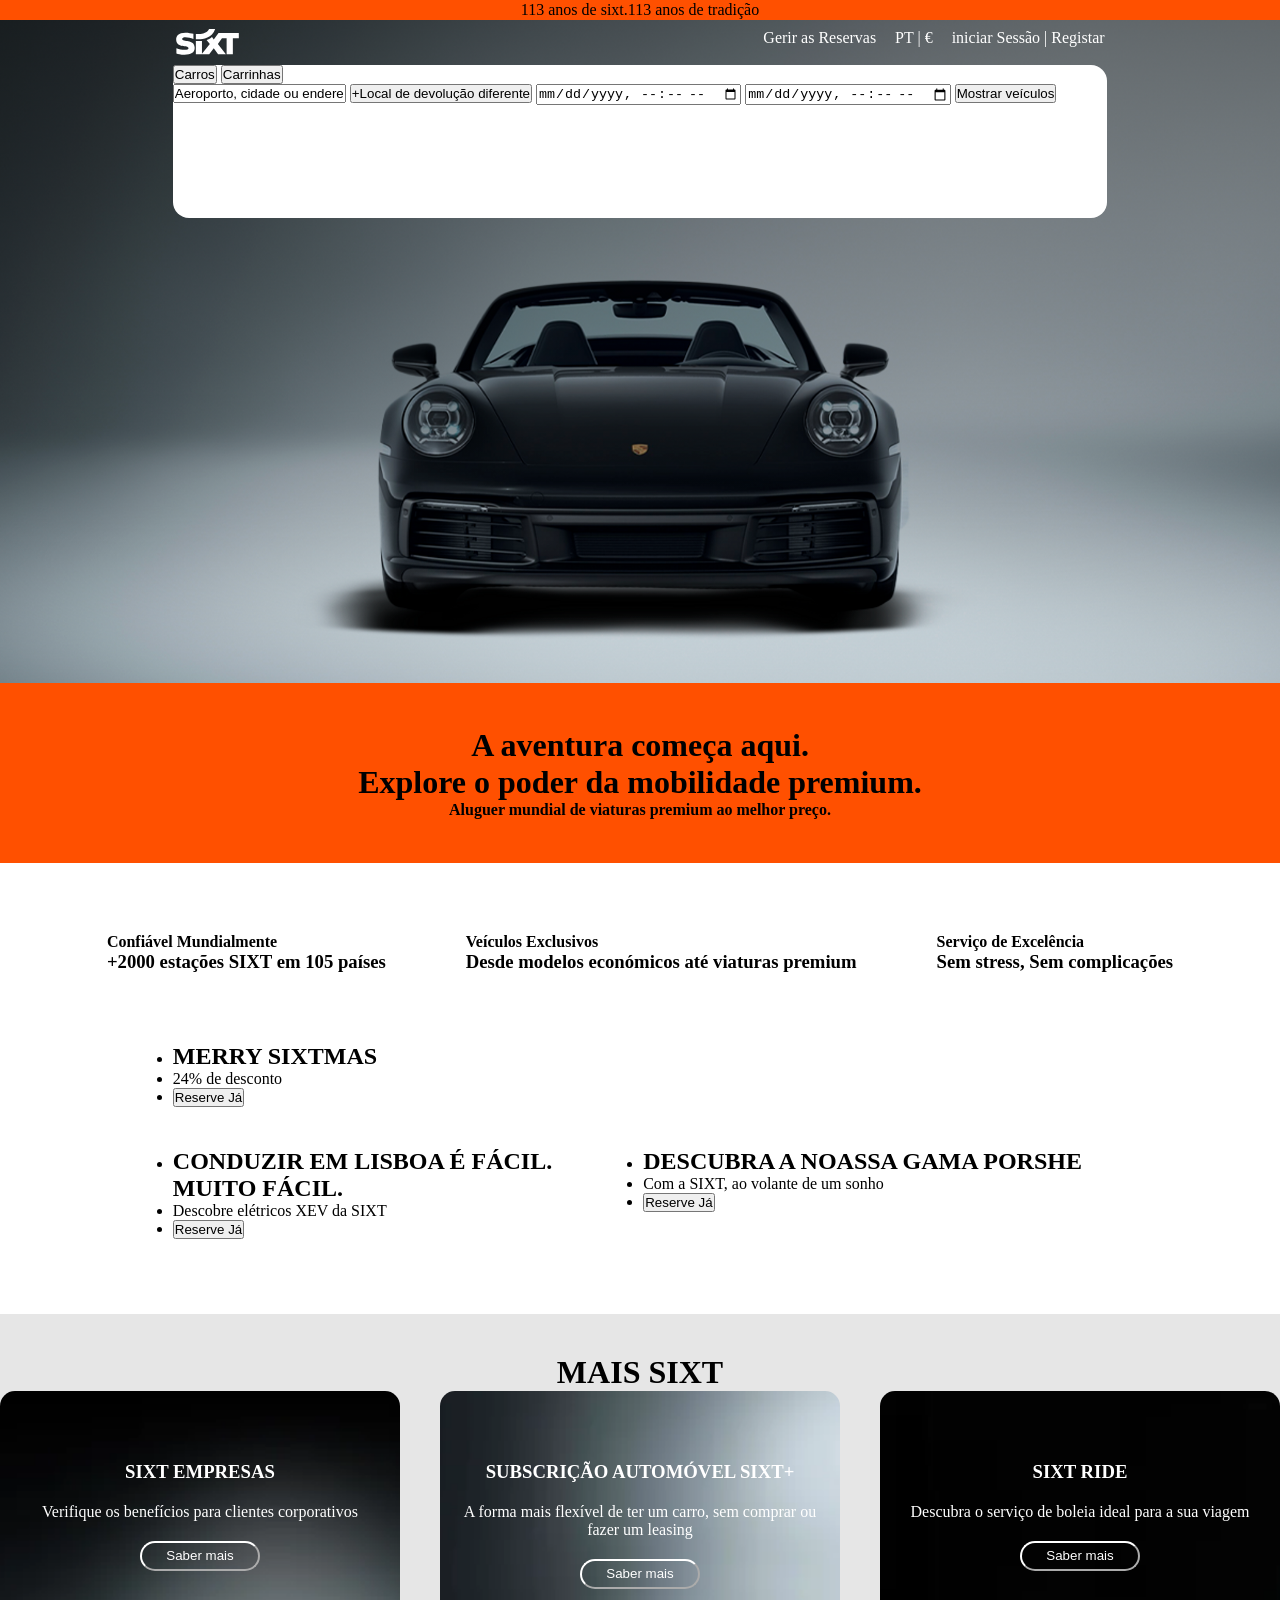
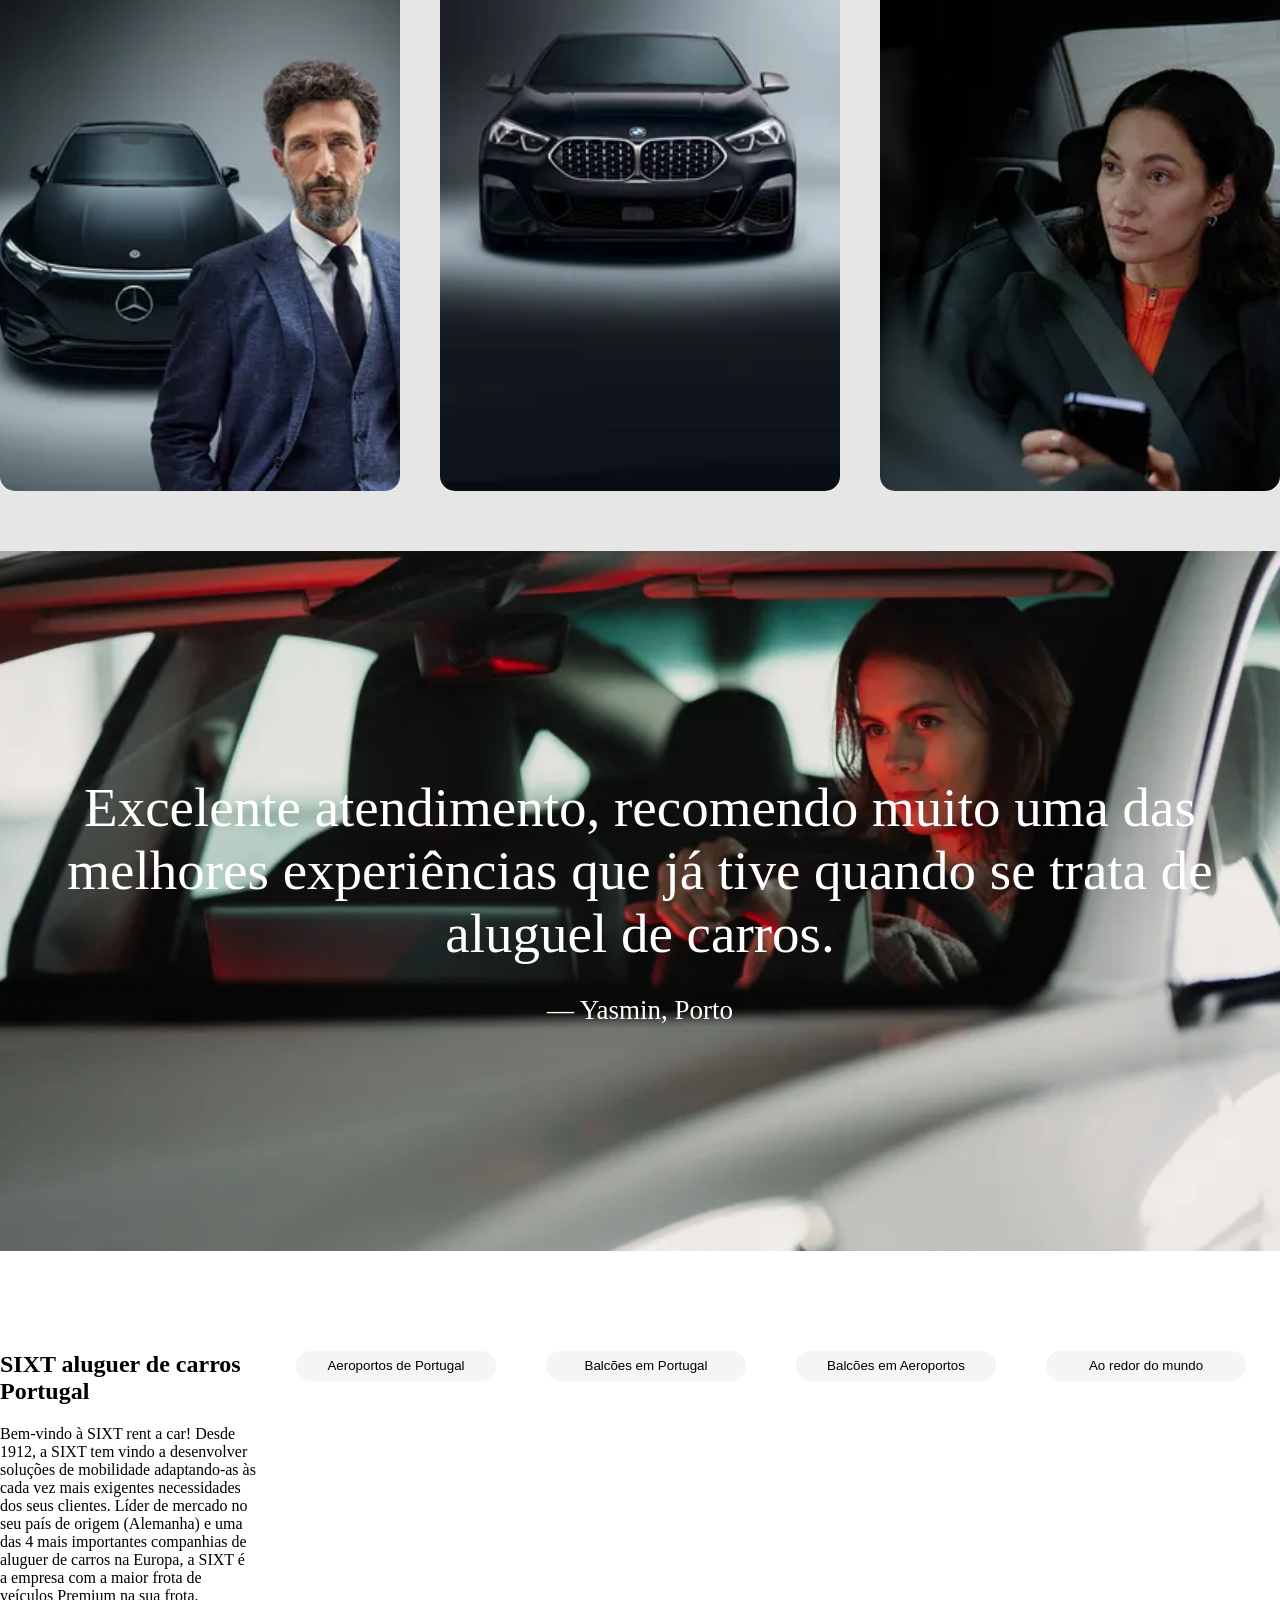
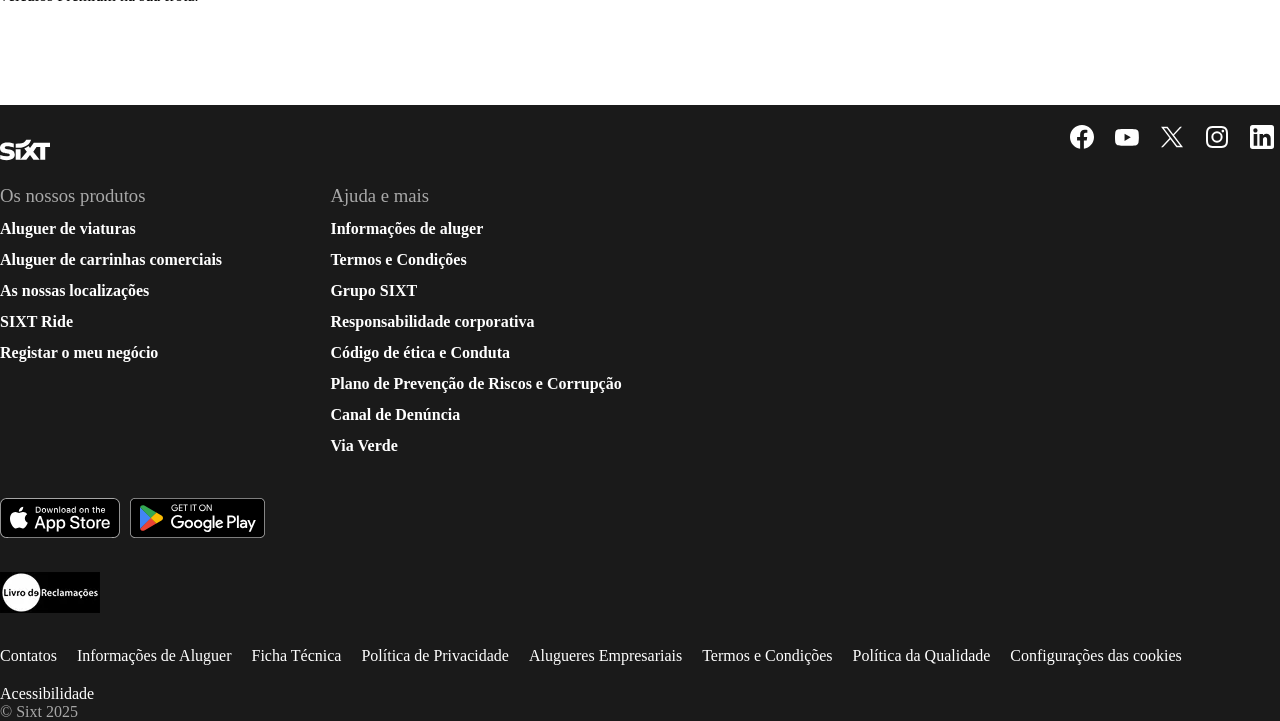
==== tst1/template.html @ 6402a589 "Implementação da galeria, media querys e fontes(ainda não corretas)" ====
<!DOCTYPE html>
<html lang="en">

<head>
    <meta charset="UTF-8">
    <meta name="viewport" content="width=device-width, initial-scale=1.0">
    <link rel="stylesheet" href="template.css">
    <title>Document</title>
</head>

<body>


    <div class="div1"> <!--conteiner laranja-->
        113 anos de sixt.113 anos de tradição
    </div>






    <div class="div2">
            <div class="header">
                <!--lista-->
                <ul class="lista">
                    <li>
                        <span>
                            <svg viewBox="0 0 1000 415" xmlns="http://www.w3.org/2000/svg" width="65" height="26">
                                <path
                                    d="M1000,64.3486862v84.5219345h-95.2709351v252.7862091h-99.5255127V148.8706207h-74.5170898 l-65.0908813,92.5158997l127.5218506,160.2667694H669.3632202l-69.3630371-94.046936l-72.9190063,94.046936l-213.0421143,0.00354 V190.5054321h97.5005188v203.3267822l125.5004578-152.445694l-51.6677246-63.997345 c7.6235046-2.5435333,16.0619202-5.8243561,23.2832642-8.8723755 c23.7313232-10.0188751,44.5698853-25.2941437,63.2211914-40.5835037l28.1234131,40.1813431l75.8929443-103.7659531H1000z M134.3661499,410c97.6028442-0.440979,161.247345-30.2647705,161.247345-110.5075073 c0-143.5592499-199.9646301-82.3382568-199.9646301-138.7579498c0-19.3815918,21.1101761-27.1850281,52.5779114-27.1850281 c38.5479431,0,88.2718964,12.9645538,126.8304138,25.4528809v-81.449234 C243.035614,68.3632965,197.4109497,57.910511,147.9374847,57.910511c-111.4317169,0-147.8100891,52.4192009-147.937088,109.1599121 c-0.3210258,144.0284271,196.6414948,82.6945648,196.6414948,138.6450653c0,18.8383179-20.8843994,27.3014221-62.6779022,27.3331909 c-41.137352,0-85.1145477-9.9836121-130.2947083-24.8884583v81.4316101C28.4518681,399.6565552,67.6136551,410,134.3661499,410"
                                    fill="currentColor">
                                </path>
                                <path id="til1"
                                    d="M392.2088318,78.2566071c-22.76474,2.9633179-53.3857727,2.9492111-78.1648254,2.7375565 v81.8302383h46.2702332c63.235321,0,216.3617249-13.6207428,262.1486511-162.8244019h-97.69104 C495.9676514,56.7865753,446.7869873,71.2751541,392.2088318,78.2566071"
                                    fill="currentColor">
                                </path>
                            </svg>
                        </span>

                    </li>
                    <li class="direita">

                        Gerir as Reservas
                    </li>
                    <li>PT | €</li>
                    <li>iniciar Sessão | Registar</li>
                </ul>
            </div>


  
    </div>

    <div class="nav_var">
                    
        <div class="btnVeiculos">
            <button type="button" id="btnCarros">Carros</button>
            <button type="button" id="btnCarrinhas">Carrinhas</button>
        </div>

        <div class="form">
            <input type="text" id="txtbox1" name="" value="Aeroporto, cidade ou endereço">
            <input type="button" id="btnDevolucao" name="" value="+Local de devolução diferente">
            <input id="dataDevolucao" type="datetime-local" value="">
            <input id="dataRecolha" type="datetime-local" value="">
            <button type="submit" id="btnMostarVeiculos">Mostrar veículos</button>

        </div>
    </div> 




    
    

    <div class="div3" > 
        <h1>A aventura começa aqui.</h1><h1> Explore o poder da mobilidade premium.</h1><h4>Aluguer mundial de viaturas premium ao melhor preço.</h4>  
    </div>
   
    <div class="div4">
        <div class="txt1">
            <h4>Confiável Mundialmente</h4><h3>+2000 estações SIXT em 105 países</h3></div>
        <div class="txt2"><h4>Veículos Exclusivos</h4><h3>Desde modelos económicos até viaturas premium</h3></div>
        <div class="txt3"><h4>Serviço de Excelência</h4><h3>Sem stress, Sem complicações</h3></div>
    </div>

    
    <div class="gallery">
        <div class="img-gallery" id="img_mercedes">
            <ul>
                <li><h2>MERRY SIXTMAS</h2></li>
                <li>24% de desconto</li>
                <li><button type="button">Reserve Já</button></li>
            </ul>
        </div>

        <div class="img-gallery" id="img_smart">
            <ul>
                <li><h2>CONDUZIR EM LISBOA É FÁCIL. MUITO FÁCIL.</h2></li>
                <li>Descobre elétricos XEV da SIXT</li>
                <li><button type="button">Reserve Já</button></li>
            </ul>
        </div>

        <div class="img-gallery" id="img_porche">
            <ul>
                <li><h2>DESCUBRA A NOASSA GAMA PORSHE</h2></li>
                <li>Com a SIXT, ao volante de um sonho</li>
                <li><button type="button">Reserve Já</button></li>
            </ul>
        </div>

        
    </div>

   


    <div id="primeirasfotos">
        <div class="foto1"></div>
        <div class="foto2"></div>
        <div class="foto3"></div>
    </div>


    <!--4º andar-->
    <div id="quarto_andar">
        <h1>MAIS SIXT</h1>
        <div id="carrossel_quarto_andar">
            <div id="sixt_empresas">
                <ul>
                    <li>
                        <h3>SIXT EMPRESAS</h3>
                    </li>
                    <li><span>Verifique os benefícios para clientes corporativos</span></li>
                    <li><button>Saber mais</button></li>
                </ul>
            </div>
            <div id="subscrição_automóvel">
                <ul>
                    <li>
                        <h3>SUBSCRIÇÃO AUTOMÓVEL SIXT+</h3>
                    </li>
                    <li> <span>A forma mais flexível de ter um carro, sem comprar ou fazer um leasing</span> </li>
                    <li><button>Saber mais</button></li>
                </ul>
            </div>
            <div id="SIXT_RIDE">
                <ul>
                    <li>
                        <h3>SIXT RIDE</h3>
                    </li>
                    <li><span>Descubra o serviço de boleia ideal para a sua viagem</span></li>
                    <li><button>Saber mais</button></li>
                </ul>
            </div>
        </div>
        <!--Botões Slides Fotografias-->
        <div class="carrossel_btn">
            <button id="anterior">←</button>
            <button id="seguinte">→</button>
        </div>
    </div>

    <!--5º andar-->
    <div id="quinto_andar">
        <div id="texto_quinto_andar">
            <span>Excelente atendimento, recomendo muito uma das melhores experiências que já tive quando se trata
                de
                aluguel de carros.
                <span id="yasmin">— Yasmin, Porto</span>
            </span>
        </div>
    </div>

    <!--Ultimo andar-->
    <div id="ultimo_andar">
        <div id="texto_ultimo_andar">
            <h2>SIXT aluguer de carros Portugal</h2>
            <span>Bem-vindo à SIXT rent a car! Desde 1912, a SIXT tem vindo a desenvolver soluções de mobilidade
                adaptando-as às cada vez mais exigentes necessidades dos seus clientes. Líder de mercado no seu país
                de
                origem (Alemanha) e uma das 4 mais importantes companhias de aluguer de carros na Europa, a SIXT é a
                empresa com a maior frota de veículos Premium na sua frota.
            </span>
        </div>
        <div id="botoes">
            <ul id="lista_aeroportos">
                <li><button id="btn_aeroporto">Aeroportos de Portugal</button></li>
                <li><button id="btn_balcoes1">Balcões em Portugal</button></li>
                <li><button id="btn_balcoes2">Balcões em Aeroportos</button></li>
                <li><button id="btn_mundo">Ao redor do mundo</button></li>
            </ul>
            <div id="conteudo_btn"></div>
        </div>
    </div>




    <!--Footer-->
    <footer class="footer">
        <div class="primeira_linha">
            <!--Simbolo Sixt-->
            <span class="simbolo_sixt">
                <svg viewBox="0 0 1000 415" xmlns="http://www.w3.org/2000/svg" width="50" height="50">
                    <path
                        d="M1000,64.3486862v84.5219345h-95.2709351v252.7862091h-99.5255127V148.8706207h-74.5170898 l-65.0908813,92.5158997l127.5218506,160.2667694H669.3632202l-69.3630371-94.046936l-72.9190063,94.046936l-213.0421143,0.00354 V190.5054321h97.5005188v203.3267822l125.5004578-152.445694l-51.6677246-63.997345 c7.6235046-2.5435333,16.0619202-5.8243561,23.2832642-8.8723755 c23.7313232-10.0188751,44.5698853-25.2941437,63.2211914-40.5835037l28.1234131,40.1813431l75.8929443-103.7659531H1000z M134.3661499,410c97.6028442-0.440979,161.247345-30.2647705,161.247345-110.5075073 c0-143.5592499-199.9646301-82.3382568-199.9646301-138.7579498c0-19.3815918,21.1101761-27.1850281,52.5779114-27.1850281 c38.5479431,0,88.2718964,12.9645538,126.8304138,25.4528809v-81.449234 C243.035614,68.3632965,197.4109497,57.910511,147.9374847,57.910511c-111.4317169,0-147.8100891,52.4192009-147.937088,109.1599121 c-0.3210258,144.0284271,196.6414948,82.6945648,196.6414948,138.6450653c0,18.8383179-20.8843994,27.3014221-62.6779022,27.3331909 c-41.137352,0-85.1145477-9.9836121-130.2947083-24.8884583v81.4316101C28.4518681,399.6565552,67.6136551,410,134.3661499,410"
                        fill="currentColor">
                    </path>
                    <path id="til2"
                        d="M392.2088318,78.2566071c-22.76474,2.9633179-53.3857727,2.9492111-78.1648254,2.7375565 v81.8302383h46.2702332c63.235321,0,216.3617249-13.6207428,262.1486511-162.8244019h-97.69104 C495.9676514,56.7865753,446.7869873,71.2751541,392.2088318,78.2566071"
                        fill="currentColor">
                    </path>
                </svg>
            </span>
            <div class="redes">
                <ul class="social">
                    <li>
                        <!--Icon Facebook-->
                        <svg xmlns="http://www.w3.org/2000/svg" width="30">
                            <path
                                d="M13.875 15.47v8.384C19.612 22.954 24 17.99 24 12c0-6.627-5.373-12-12-12S0 5.373 0 12c0 5.99 4.388 10.954 10.125 11.854V15.47H7.078V12h3.047V9.356c0-3.01 1.793-4.67 4.533-4.67 1.313 0 2.687.235 2.687.235v2.953H15.83c-1.492 0-1.956.926-1.956 1.875V12h3.328l-.532 3.47h-2.796z"
                                fill="currentColor">
                            </path>
                        </svg>
                    </li>
                    <li>
                        <!--Icon Youtube-->
                        <svg xmlns="http://www.w3.org/2000/svg" width="30">
                            <path
                                d="M21.282 4.5a2.992 2.992 0 012.113 2.112c.497 1.863.5 5.752.5 5.752s0 3.888-.5 5.75a2.992 2.992 0 01-2.113 2.113c-1.862.5-9.335.5-9.335.5s-7.472 0-9.335-.5A2.992 2.992 0 01.5 18.115C0 16.252 0 12.364 0 12.364s0-3.89.5-5.752A2.992 2.992 0 012.612 4.5C4.475 4 11.947 4 11.947 4s7.473 0 9.335.5zm-5.519 7.864L9.556 8.78v7.167l6.207-3.583z"
                                fill="currentColor">
                            </path>
                        </svg>
                    </li>
                    <li>
                        <!--Icon Twitter-->
                        <svg xmlns="http://www.w3.org/2000/svg" width="30">
                            <path
                                d="M1.054 1.75l8.493 11.307L1 22.251h1.924l7.483-8.05 6.046 8.05H23l-8.972-11.944 7.956-8.557H20.06l-6.89 7.413L7.6 1.75H1.054zm2.829 1.41H6.89l13.28 17.68h-3.007L3.883 3.16z"
                                fill="currentColor">
                            </path>
                        </svg>
                    </li>
                    <li>
                        <!--Icon Instagram-->
                        <svg xmlns="http://www.w3.org/2000/svg" width="30">
                            <path
                                d="M7.444 1.077c-1.17.055-1.97.242-2.668.517A5.383 5.383 0 002.83 2.866a5.388 5.388 0 00-1.265 1.95c-.271.7-.455 1.5-.506 2.67C1.007 8.659.996 9.035 1 12.022c.006 2.987.02 3.362.076 4.535.056 1.17.242 1.97.517 2.668a5.38 5.38 0 001.272 1.946c.612.61 1.225.985 1.951 1.265.7.27 1.5.455 2.67.506 1.171.052 1.548.064 4.534.058 2.987-.006 3.363-.02 4.536-.075 1.173-.055 1.968-.243 2.667-.516a5.39 5.39 0 001.946-1.273 5.389 5.389 0 001.265-1.95c.27-.7.455-1.5.506-2.67.051-1.175.063-1.55.057-4.536-.005-2.987-.019-3.361-.074-4.534-.056-1.173-.242-1.97-.517-2.67a5.4 5.4 0 00-1.272-1.945 5.369 5.369 0 00-1.95-1.265c-.7-.27-1.5-.455-2.671-.506-1.17-.05-1.548-.063-4.535-.058-2.988.006-3.362.019-4.535.076zm.129 19.885c-1.073-.046-1.655-.224-2.043-.374a3.424 3.424 0 01-1.267-.82 3.388 3.388 0 01-.825-1.263c-.15-.388-.332-.97-.382-2.043-.055-1.159-.066-1.507-.073-4.444-.006-2.936.005-3.284.056-4.443.046-1.072.225-1.655.374-2.043.198-.515.436-.88.82-1.266.384-.387.75-.625 1.264-.826.387-.151.97-.331 2.041-.382 1.16-.055 1.508-.066 4.444-.072 2.937-.007 3.285.004 4.445.055 1.072.047 1.655.224 2.043.374.514.198.88.436 1.266.82.387.385.625.75.826 1.264.151.387.331.968.382 2.041.055 1.16.068 1.508.073 4.444.005 2.936-.005 3.285-.056 4.444-.047 1.073-.225 1.655-.374 2.044a3.41 3.41 0 01-.82 1.266c-.385.386-.75.625-1.264.825-.387.151-.97.332-2.041.383-1.16.054-1.508.066-4.445.072-2.938.006-3.284-.005-4.444-.056M16.54 6.121a1.32 1.32 0 102.64-.004 1.32 1.32 0 00-2.64.004zm-10.188 5.89a5.648 5.648 0 1011.296-.022 5.648 5.648 0 10-11.296.022zm1.981-.004a3.667 3.667 0 117.334-.014 3.667 3.667 0 01-7.334.014z"
                                fill="currentColor">
                            </path>
                        </svg>
                    </li>
                    <li><!--Icon linkedin-->
                        <svg xmlns="http://www.w3.org/2000/svg" width="30">
                            <path
                                d="M21.333 24H2.667A2.667 2.667 0 010 21.333V2.667A2.667 2.667 0 012.667 0h18.666A2.667 2.667 0 0124 2.667v18.666A2.667 2.667 0 0121.333 24zm-4.228-3.333h3.562V13.35c0-3.095-1.755-4.592-4.206-4.592-2.452 0-3.484 1.91-3.484 1.91V9.11H9.544v11.556h3.433V14.6c0-1.626.748-2.593 2.18-2.593 1.316 0 1.948.93 1.948 2.593v6.066zM3.333 5.466c0 1.177.948 2.132 2.117 2.132s2.116-.955 2.116-2.132A2.124 2.124 0 005.45 3.333c-1.17 0-2.117.955-2.117 2.133zm3.923 15.2V9.112H3.677v11.556h3.58z"
                                fill="currentColor">
                            </path>
                        </svg>
                    </li>
                </ul>
            </div>
        </div>
        <div class="links">
            <ul id="coluna1">
                <li>
                    <h3>Os nossos produtos</h3>
                </li>
                <li>Aluguer de viaturas</li>
                <li>Aluguer de carrinhas comerciais</li>
                <li>As nossas localizações</li>
                <li>SIXT Ride</li>
                <li>Registar o meu negócio</li>
            </ul>

            <ul id="coluna2">
                <li>
                    <h3>Ajuda e mais</h3>
                </li>
                <li>Informações de aluger</li>
                <li>Termos e Condições</li>
                <li>Grupo SIXT</li>
                <li>Responsabilidade corporativa</li>
                <li>Código de ética e Conduta</li>
                <li>Plano de Prevenção de Riscos e Corrupção</li>
                <li>Canal de Denúncia</li>
                <li>Via Verde</li>
            </ul>

            <div class="coluna3">
                <ul></ul>
            </div>
        </div>
        <div class="aplicacoes">
            <div id="app_store"><img src="app_store_black_en.svg" alt=""></div>
            <div id="google_play"><img src="google_play_en.svg" alt=""></div>
        </div>
        <div class="final_footer">
            <div id="livro_reclamações"><img src="livro_reclamações.png" alt=""></div>
            <div class="apoiocliente">
                <ul class="lista_cliente">
                    <li>Contatos</li>
                    <li>Informações de Aluguer</li>
                    <li>Ficha Técnica</li>
                    <li>Política de Privacidade</li>
                    <li>Alugueres Empresariais</li>
                    <li>Termos e Condições</li>
                    <li>Política da Qualidade</li>
                    <li>Configurações das cookies</li>
                    <li>Acessibilidade</li>
                </ul>
                <div id="sixt">© Sixt 2025</div>
            </div>
        </div>
    </footer>
    <script src="template.js"></script>
</body>

</html>
---- tst1/template.css ----
@charset "UTF-8";
@font-face {
  font-family: xpto;
  src: por merter;
}
* {
  margin: 0;
  padding: 0;
  box-sizing: border-box;
}

.div1 {
  background-color: #FF5000;
  height: 20px;
  max-width: 100%;
  text-align: center;
  padding: 0.1%;
}

.div2 {
  display: grid;
  grid-template-rows: 50px;
  grid-template-columns: 0.7fr 4fr 0.7fr;
  height: 700px;
  background-image: linear-gradient(to top, rgba(0, 0, 0, 0), rgba(0, 0, 0, 0.5)), url(porshe_vp_100.png);
  background-size: cover;
  background-position: center;
}

.header {
  background-color: transparent;
  height: 5vh;
  grid-row: 1/1;
  grid-column: 2/3;
}

.lista {
  display: flex;
}

.lista li {
  text-align: center;
  color: white;
  list-style: none;
  padding: 1%;
}

.direita {
  margin-left: auto;
}

.nav_var {
  background-color: white;
  width: 73%;
  height: 17vh;
  border-radius: 1rem;
  top: 0;
  margin: -655px auto 0 auto;
  position: sticky;
  z-index: 1000;
}

.div3 {
  display: flex;
  justify-content: center;
  align-items: center;
  flex-direction: column;
  height: 20vh;
  max-width: 100%;
  background-color: #FF5000;
  margin-top: 465px;
}

.div4 {
  display: flex;
  flex-wrap: wrap;
  justify-content: center;
  align-items: center;
  -moz-column-gap: 80px;
       column-gap: 80px;
  height: 20vh;
}

.gallery {
  width: 73%;
  margin: 0 auto 75px auto;
  display: grid;
  grid-template-rows: repeat(2, 1fr);
  grid-template-columns: repeat(2, 1fr);
  -moz-column-gap: 0.5vw;
       column-gap: 0.5vw;
  row-gap: 1.5vh;
}

.img-gallery {
  width: 100%;
  height: 100%;
  -o-object-fit: cover;
     object-fit: cover;
  border-radius: 2%;
}

#img_mercedes {
  grid-column: 1/3;
  grid-row: 1/2;
}

#img_smart {
  grid-column: 1/2;
  grid-row: 2/3;
}

#img_porche {
  grid-column: 2/3;
  grid-row: 2/3;
}

.primeiro_principal .principal_c1 {
  display: flex;
}

#quarto_andar {
  background-color: rgb(230, 230, 230);
  overflow: hidden;
}
#quarto_andar h1 {
  padding-top: 40px;
  text-align: center;
}
#quarto_andar #carrossel_quarto_andar {
  display: flex;
  gap: 10px;
  flex-wrap: nowrap;
  width: 100%;
  transition: transform 0.4s ease;
}
#quarto_andar #carrossel_quarto_andar #sixt_empresas {
  flex: 0 0 82vw;
  cursor: pointer;
  text-align: center;
  border-radius: 15px;
  display: block;
  color: white;
  background-image: url(homem_com_mercedes.png);
  background-size: cover;
  background-position: center;
  background-repeat: no-repeat;
  flex: 0 0 100%;
}
#quarto_andar #carrossel_quarto_andar #sixt_empresas ul {
  list-style: none;
}
#quarto_andar #carrossel_quarto_andar #sixt_empresas ul button {
  align-items: center;
  color: white;
  border-color: white;
  height: 30px;
  width: 120px;
  border-radius: 15px;
  background-color: transparent;
  cursor: pointer;
}
#quarto_andar #carrossel_quarto_andar #sixt_empresas ul h3 {
  padding-top: 60px;
}
#quarto_andar #carrossel_quarto_andar #sixt_empresas ul li {
  padding: 10px;
}
#quarto_andar #carrossel_quarto_andar #subscrição_automóvel {
  flex: 0 0 480px;
  cursor: pointer;
  text-align: center;
  border-radius: 15px;
  display: block;
  color: white;
  background-image: url(bmw.png);
  background-size: cover;
  background-position: center;
  background-repeat: no-repeat;
  height: 550px;
  height: 700px;
  width: 480px;
}
#quarto_andar #carrossel_quarto_andar #subscrição_automóvel ul {
  list-style: none;
}
#quarto_andar #carrossel_quarto_andar #subscrição_automóvel ul button {
  align-items: center;
  color: white;
  border-color: white;
  height: 30px;
  width: 120px;
  border-radius: 15px;
  background-color: transparent;
  cursor: pointer;
}
#quarto_andar #carrossel_quarto_andar #subscrição_automóvel ul h3 {
  padding-top: 60px;
}
#quarto_andar #carrossel_quarto_andar #subscrição_automóvel ul li {
  padding: 10px;
}
#quarto_andar #carrossel_quarto_andar #SIXT_RIDE {
  flex: 0 0 480px;
  cursor: pointer;
  text-align: center;
  border-radius: 15px;
  display: block;
  color: white;
  background-image: url(mulher.png);
  background-size: cover;
  background-position: center;
  background-repeat: no-repeat;
  height: 550px;
  height: 700px;
  width: 480px;
}
#quarto_andar #carrossel_quarto_andar #SIXT_RIDE ul {
  list-style: none;
}
#quarto_andar #carrossel_quarto_andar #SIXT_RIDE ul button {
  align-items: center;
  color: white;
  border-color: white;
  height: 30px;
  width: 120px;
  border-radius: 15px;
  background-color: transparent;
  cursor: pointer;
}
#quarto_andar #carrossel_quarto_andar #SIXT_RIDE ul h3 {
  padding-top: 60px;
}
#quarto_andar #carrossel_quarto_andar #SIXT_RIDE ul li {
  padding: 10px;
}
#quarto_andar .carrossel_btn #anterior,
#quarto_andar .carrossel_btn #seguinte {
  height: 60px;
  width: 60px;
}

#quinto_andar {
  display: flex;
  height: auto;
  min-height: 700px;
  width: auto;
  min-width: 100%;
  color: white;
  background-image: url(mulher_ao_volante.png);
  background-size: cover;
  background-position: center;
  align-items: center;
  justify-content: center;
}
#quinto_andar span {
  max-width: 1450px;
  display: block;
  font-size: 55px;
  text-align: center;
}
#quinto_andar span #yasmin {
  padding-top: 30px;
  font-size: 27px;
}

#ultimo_andar {
  padding-top: 100px;
  padding-bottom: 100px;
  gap: 40px;
}
#ultimo_andar #texto_ultimo_andar {
  width: 100%;
}
#ultimo_andar #texto_ultimo_andar h2 {
  padding-bottom: 20px;
}
#ultimo_andar #botoes #lista_aeroportos {
  gap: 50px;
  list-style: none;
  padding-top: 30px;
}
#ultimo_andar #botoes #lista_aeroportos #btn_aeroporto,
#ultimo_andar #botoes #lista_aeroportos #btn_balcoes1,
#ultimo_andar #botoes #lista_aeroportos #btn_balcoes2,
#ultimo_andar #botoes #lista_aeroportos #btn_mundo {
  border: none;
  height: 30px;
  width: 200px;
  background-color: rgb(244, 245, 246);
  border-radius: 15px;
  cursor: pointer;
}
#ultimo_andar #botoes #lista_aeroportos #btn_aeroporto:hover,
#ultimo_andar #botoes #lista_aeroportos #btn_balcoes1:hover,
#ultimo_andar #botoes #lista_aeroportos #btn_balcoes2:hover,
#ultimo_andar #botoes #lista_aeroportos #btn_mundo:hover {
  background-color: rgb(170, 170, 170);
}
#ultimo_andar #botoes #lista_aeroportos #btn_aeroporto:active,
#ultimo_andar #botoes #lista_aeroportos #btn_balcoes1:active,
#ultimo_andar #botoes #lista_aeroportos #btn_balcoes2:active,
#ultimo_andar #botoes #lista_aeroportos #btn_mundo:active {
  background-color: rgb(26, 26, 26);
  color: white;
}
#ultimo_andar #botoes #conteudo_btn {
  padding-left: 40px;
  padding-top: 60px;
  width: 100%;
  gap: 40px;
  display: flex;
}
#ultimo_andar #botoes #conteudo_btn #aeroportosPT {
  grid-area: menu;
  grid-column: 1/span 2;
  display: flex;
  gap: 20px;
  list-style: none;
}
#ultimo_andar #botoes #conteudo_btn #aeroportosPT li {
  cursor: pointer;
  font-weight: bold;
}
#ultimo_andar #botoes #conteudo_btn .coluna ul {
  list-style: none;
  padding: 0;
}
#ultimo_andar #botoes #conteudo_btn .coluna ul li {
  padding: 5px 0;
  font-weight: bold;
  cursor: pointer;
}

footer {
  padding-top: 20px;
  background-color: #1a1a1a;
  color: white;
}
footer .primeira_linha {
  display: flex;
  justify-content: space-between;
  height: 60px;
}
footer .primeira_linha .simbolo_sixt {
  cursor: pointer;
}
footer .primeira_linha li {
  cursor: pointer;
}
footer .primeira_linha #til {
  color: rgb(255, 80, 0);
}
footer .primeira_linha .redes .social {
  display: flex;
  gap: 15px;
  list-style: none;
}
footer .links {
  display: block;
  color: white;
  justify-content: space-between;
}
footer .links .coluna3 {
  width: 550px;
  justify-content: right;
}
footer .links #coluna1 li {
  margin-bottom: 13px;
  list-style: none;
  color: white;
  gap: 100px;
  cursor: pointer;
  font-weight: bold;
}
footer .links #coluna1 li h3 {
  cursor: auto;
  color: rgb(168, 168, 168);
  font-weight: normal;
}
footer .links #coluna2 {
  padding-top: 30px;
}
footer .links #coluna2 li {
  margin-bottom: 13px;
  list-style: none;
  color: white;
  gap: 100px;
  cursor: pointer;
  font-weight: bold;
}
footer .links #coluna2 li h3 {
  cursor: auto;
  color: rgb(168, 168, 168);
  font-weight: normal;
}
footer .aplicacoes {
  padding-top: 30px;
  display: flex;
  gap: 10px;
}
footer .aplicacoes #app_store {
  cursor: pointer;
}
footer .aplicacoes #google_play {
  cursor: pointer;
}
footer .final_footer {
  padding-top: 30px;
}
footer .final_footer #livro_reclamações {
  cursor: pointer;
}
footer .apoiocliente {
  padding-top: 30px;
  display: flex;
  justify-content: space-between;
  flex-wrap: wrap;
}
footer .apoiocliente .lista_cliente {
  display: flex;
  list-style: none;
  gap: 20px;
  flex-wrap: wrap;
}
footer .apoiocliente .lista_cliente li {
  cursor: pointer;
}
footer .apoiocliente #sixt {
  padding-top: 20px;
  color: rgb(168, 168, 168);
  font-weight: normal;
}

@media screen and (min-width: 768px) {
  #quarto_andar #carrossel_quarto_andar {
    display: grid;
    grid-template-columns: repeat(3, 1fr);
    gap: 40px;
    justify-items: center;
    transform: none !important;
  }
  #quarto_andar #carrossel_quarto_andar #sixt_empresas,
  #quarto_andar #carrossel_quarto_andar #subscrição_automóvel,
  #quarto_andar #carrossel_quarto_andar #SIXT_RIDE {
    width: 100%;
    max-width: 480px;
    height: 700px;
  }
  #quarto_andar .carrossel_btn #anterior,
  #quarto_andar .carrossel_btn #seguinte {
    visibility: hidden;
  }
  #ultimo_andar {
    display: flex;
  }
  #ultimo_andar #texto_ultimo_andar {
    width: 20%;
  }
  #ultimo_andar #botoes #lista_aeroportos {
    display: flex;
    padding-top: 0;
  }
  footer .links {
    display: flex;
  }
  footer .links #coluna2 {
    padding-top: 0px;
  }
  footer .apoiocliente #sixt {
    padding-top: 0;
  }
}/*# sourceMappingURL=template.css.map */
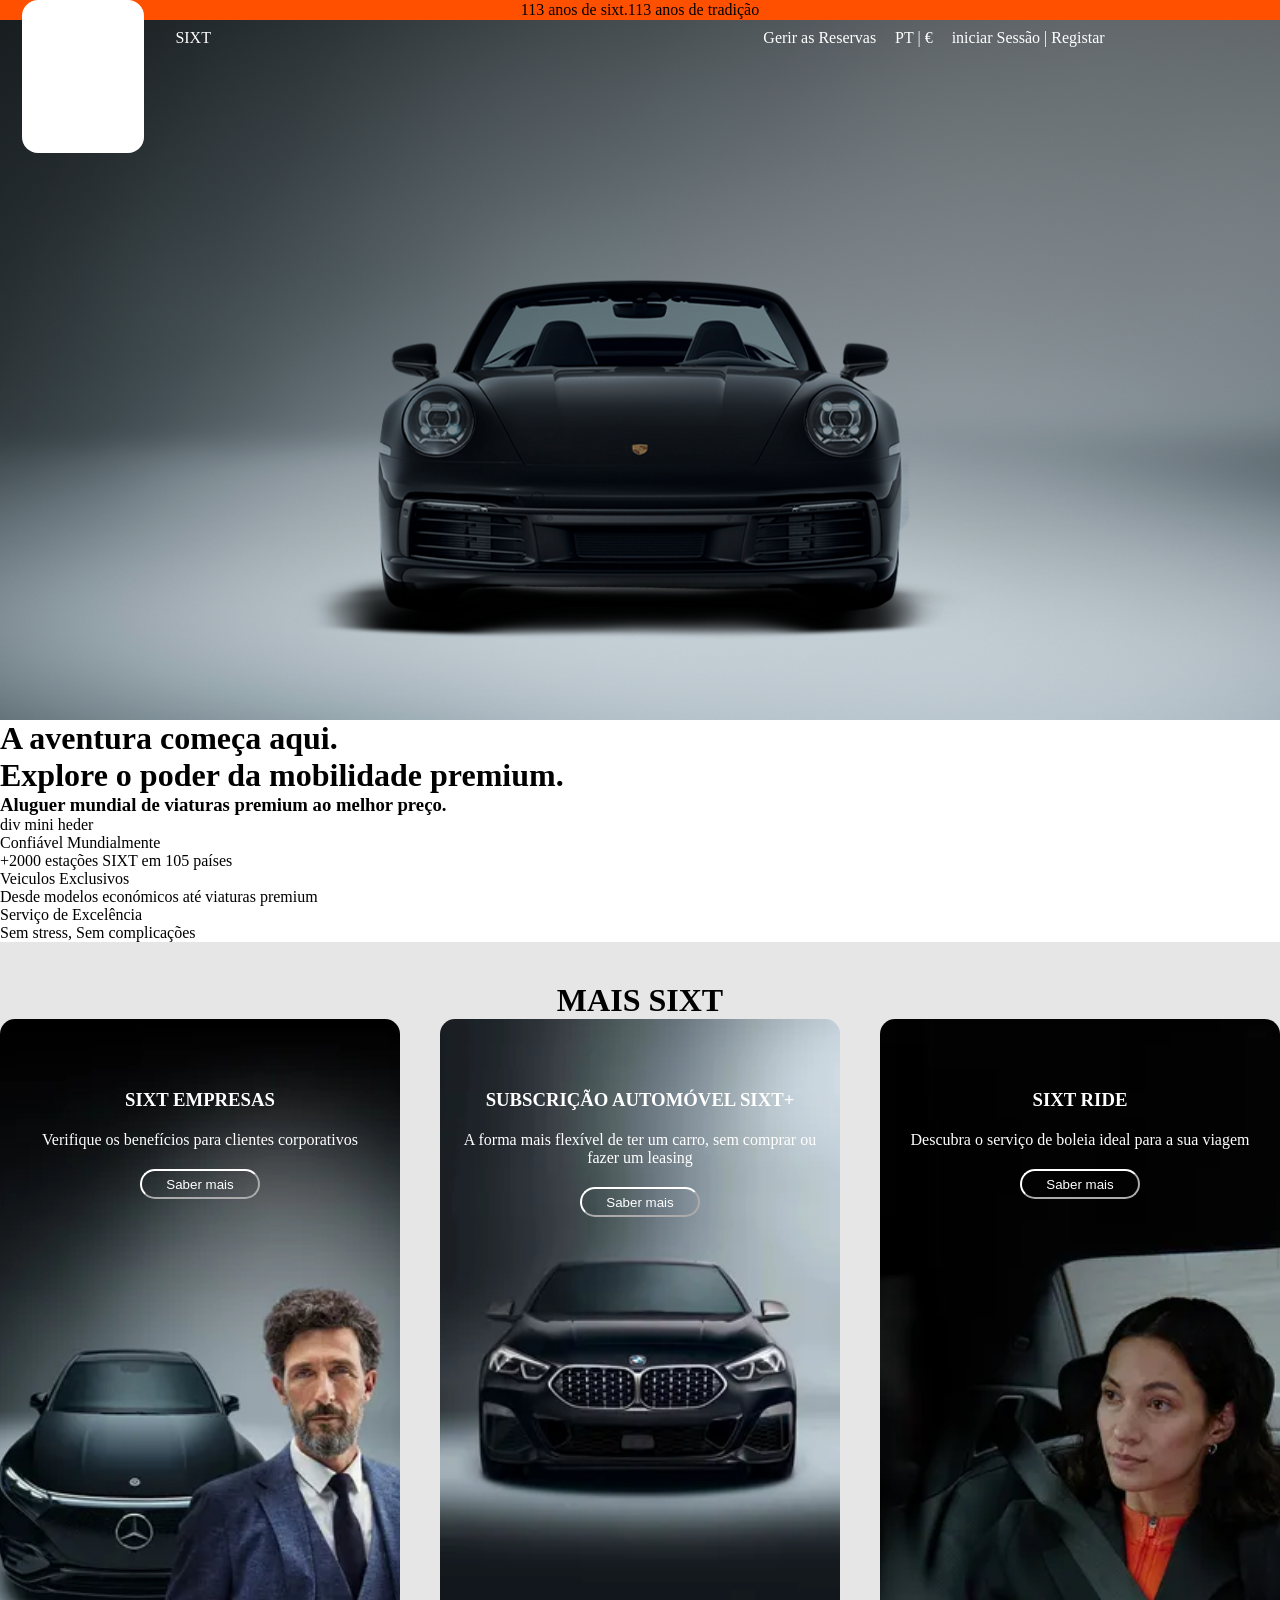
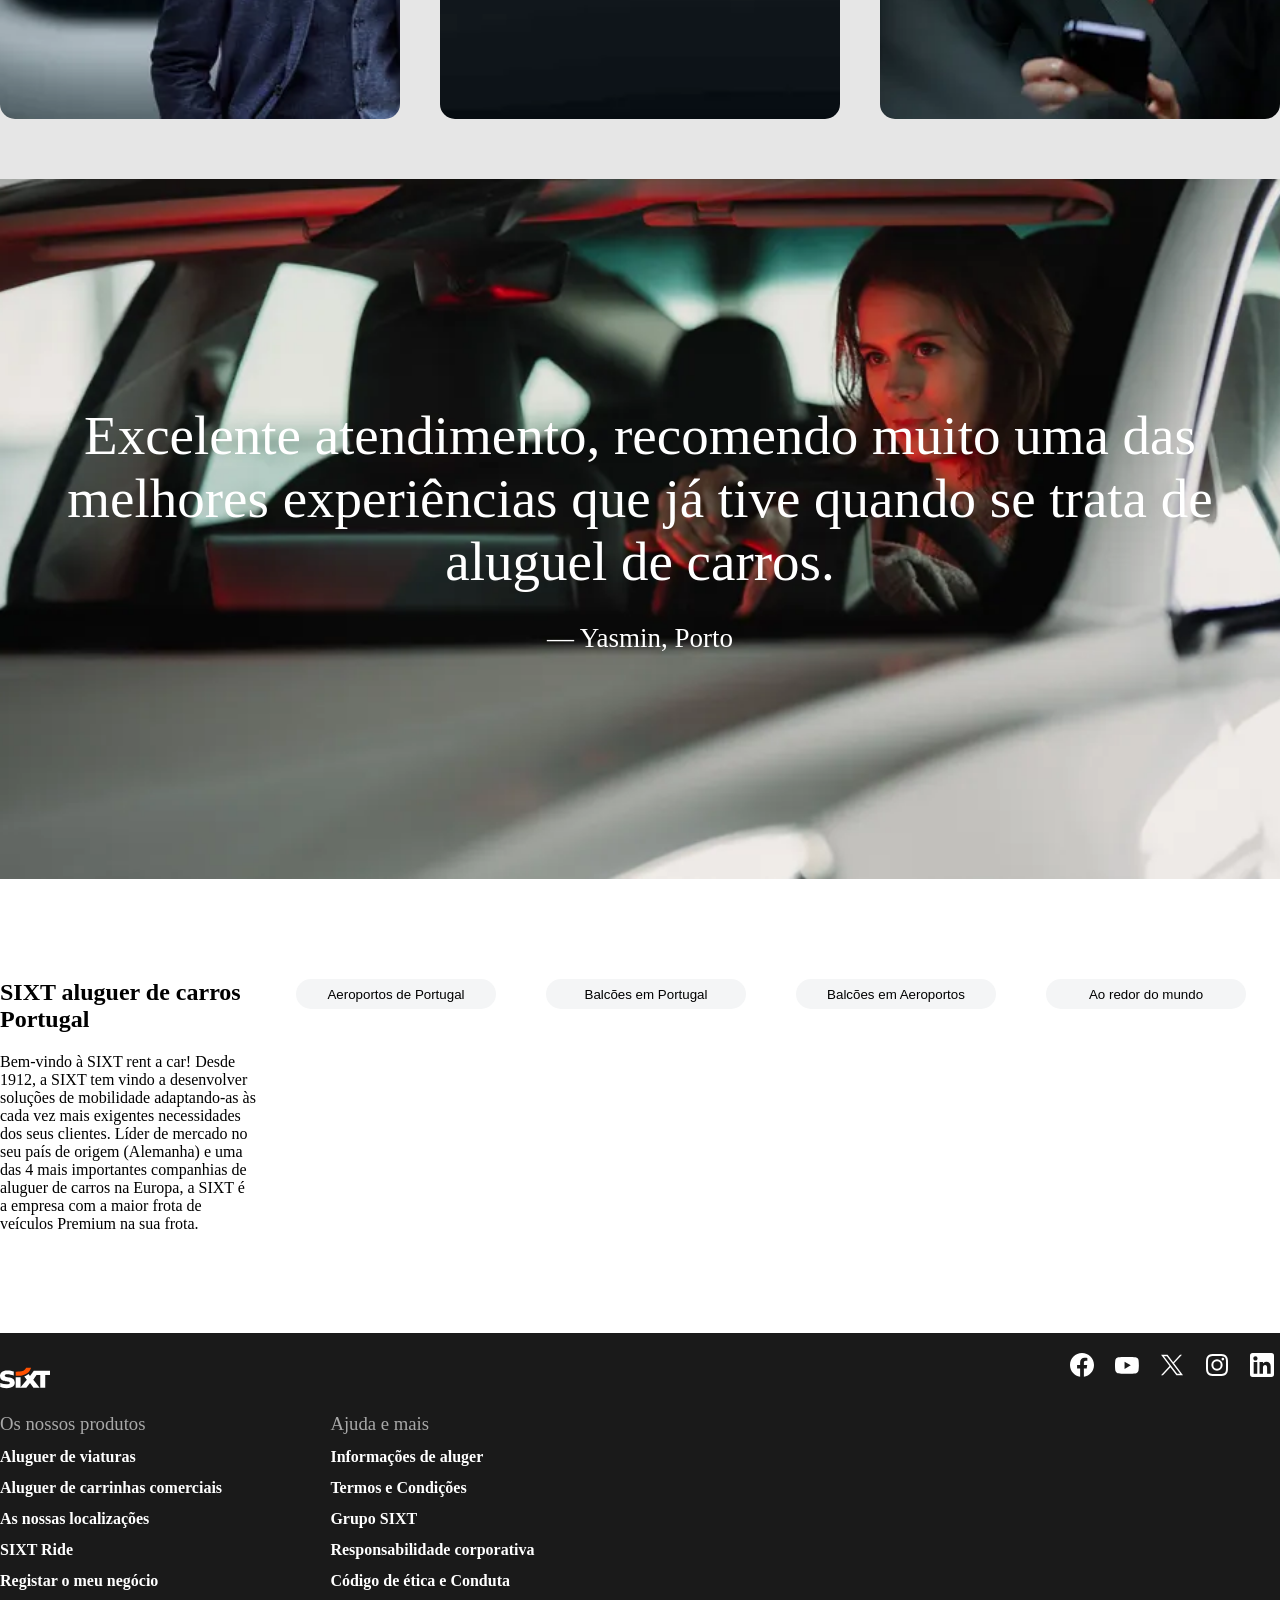
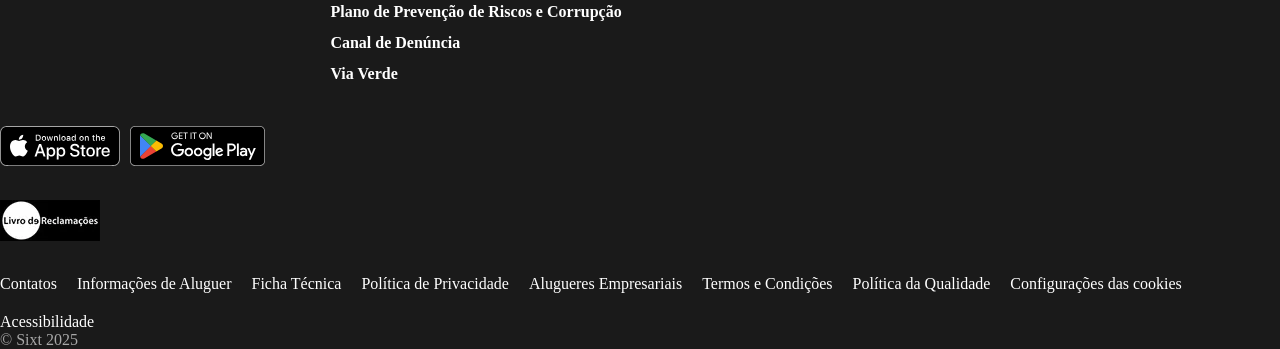
==== commit bbd6aadf: "Carrossel imagens e media querie para as 3 resoluções, 4º andar" ====
--- a/tst1/template.html
+++ b/tst1/template.html
@@ -21,102 +21,78 @@
 
 
     <div class="div2">
-            <div class="header">
-                <!--lista-->
-                <ul class="lista">
-                    <li>
-                        <span>
-                            <svg viewBox="0 0 1000 415" xmlns="http://www.w3.org/2000/svg" width="65" height="26">
-                                <path
-                                    d="M1000,64.3486862v84.5219345h-95.2709351v252.7862091h-99.5255127V148.8706207h-74.5170898 l-65.0908813,92.5158997l127.5218506,160.2667694H669.3632202l-69.3630371-94.046936l-72.9190063,94.046936l-213.0421143,0.00354 V190.5054321h97.5005188v203.3267822l125.5004578-152.445694l-51.6677246-63.997345 c7.6235046-2.5435333,16.0619202-5.8243561,23.2832642-8.8723755 c23.7313232-10.0188751,44.5698853-25.2941437,63.2211914-40.5835037l28.1234131,40.1813431l75.8929443-103.7659531H1000z M134.3661499,410c97.6028442-0.440979,161.247345-30.2647705,161.247345-110.5075073 c0-143.5592499-199.9646301-82.3382568-199.9646301-138.7579498c0-19.3815918,21.1101761-27.1850281,52.5779114-27.1850281 c38.5479431,0,88.2718964,12.9645538,126.8304138,25.4528809v-81.449234 C243.035614,68.3632965,197.4109497,57.910511,147.9374847,57.910511c-111.4317169,0-147.8100891,52.4192009-147.937088,109.1599121 c-0.3210258,144.0284271,196.6414948,82.6945648,196.6414948,138.6450653c0,18.8383179-20.8843994,27.3014221-62.6779022,27.3331909 c-41.137352,0-85.1145477-9.9836121-130.2947083-24.8884583v81.4316101C28.4518681,399.6565552,67.6136551,410,134.3661499,410"
-                                    fill="currentColor">
-                                </path>
-                                <path id="til1"
-                                    d="M392.2088318,78.2566071c-22.76474,2.9633179-53.3857727,2.9492111-78.1648254,2.7375565 v81.8302383h46.2702332c63.235321,0,216.3617249-13.6207428,262.1486511-162.8244019h-97.69104 C495.9676514,56.7865753,446.7869873,71.2751541,392.2088318,78.2566071"
-                                    fill="currentColor">
-                                </path>
-                            </svg>
-                        </span>
-
-                    </li>
-                    <li class="direita">
-
-                        Gerir as Reservas
-                    </li>
-                    <li>PT | €</li>
-                    <li>iniciar Sessão | Registar</li>
-                </ul>
-            </div>
-
-
-  
-    </div>
-
-    <div class="nav_var">
-                    
-        <div class="btnVeiculos">
-            <button type="button" id="btnCarros">Carros</button>
-            <button type="button" id="btnCarrinhas">Carrinhas</button>
-        </div>
-
-        <div class="form">
-            <input type="text" id="txtbox1" name="" value="Aeroporto, cidade ou endereço">
-            <input type="button" id="btnDevolucao" name="" value="+Local de devolução diferente">
-            <input id="dataDevolucao" type="datetime-local" value="">
-            <input id="dataRecolha" type="datetime-local" value="">
-            <button type="submit" id="btnMostarVeiculos">Mostrar veículos</button>
-
-        </div>
-    </div> 
-
-
-
-
-    
-    
-
-    <div class="div3" > 
-        <h1>A aventura começa aqui.</h1><h1> Explore o poder da mobilidade premium.</h1><h4>Aluguer mundial de viaturas premium ao melhor preço.</h4>  
-    </div>
-   
-    <div class="div4">
-        <div class="txt1">
-            <h4>Confiável Mundialmente</h4><h3>+2000 estações SIXT em 105 países</h3></div>
-        <div class="txt2"><h4>Veículos Exclusivos</h4><h3>Desde modelos económicos até viaturas premium</h3></div>
-        <div class="txt3"><h4>Serviço de Excelência</h4><h3>Sem stress, Sem complicações</h3></div>
-    </div>
-
-    
-    <div class="gallery">
-        <div class="img-gallery" id="img_mercedes">
-            <ul>
-                <li><h2>MERRY SIXTMAS</h2></li>
-                <li>24% de desconto</li>
-                <li><button type="button">Reserve Já</button></li>
-            </ul>
-        </div>
-
-        <div class="img-gallery" id="img_smart">
-            <ul>
-                <li><h2>CONDUZIR EM LISBOA É FÁCIL. MUITO FÁCIL.</h2></li>
-                <li>Descobre elétricos XEV da SIXT</li>
-                <li><button type="button">Reserve Já</button></li>
-            </ul>
-        </div>
-
-        <div class="img-gallery" id="img_porche">
-            <ul>
-                <li><h2>DESCUBRA A NOASSA GAMA PORSHE</h2></li>
-                <li>Com a SIXT, ao volante de um sonho</li>
-                <li><button type="button">Reserve Já</button></li>
-            </ul>
-        </div>
-
-        
-    </div>
-
-   
-
+        <div class="header">
+            <!--lista-->
+            <ul class="lista">
+                <li>SIXT</li>
+                <li class="direita">Gerir as Reservas</li>
+                <li>PT | €</li>
+                <li>iniciar Sessão | Registar</li>
+            </ul>
+        </div>
+
+
+        <div class="nav_var">
+            <!--
+                    <ol>
+                       <li>Carros</li>
+                        <ul>
+                            //Falta colocar a barra de pesquisa
+
+                            <li>Levantamento e devolução</li>
+                            <li>+ Local de devolução diferente</li>
+                            <li>Data de recolha</li>
+                            <li>Data de devolução </li>
+                            <li>Mostrar Veículos</li>
+                            <li>Aplicar a tarifa empresarial</li>
+                        </ul>
+                        <li>Carrinhas</li>
+                        <ul>
+                            <li>Levantamento e devolução</li>
+                            <li>+ Local de devolução diferente</li>
+                            <li>Data de recolha</li>
+                            <li>Data de devolução </li>
+                            <li>Mostrar camiões</li>
+                            <li>Aplicar a tarifa empresarial</li>
+                        </ul>
+                    </ol>
+                -->
+
+        </div>
+    </div>
+
+    <div class="texto">
+        <h1>A aventura começa aqui.<br>Explore o poder da mobilidade premium.</h1>
+        <h3>Aluguer mundial de viaturas premium ao melhor preço.</h3>
+    </div>
+    <div class="miniheder">div mini heder</div>
+
+    <div class="primeiro_principal">
+        <div class="prinipal_c1">
+            <div class="principal_c1_l1">
+                Confiável Mundialmente
+            </div>
+            <div class="principal_c1_l2">
+                +2000 estações SIXT em 105 países
+            </div>
+        </div>
+        <div class="principal_c2">
+            <div header="principal_c2_l1">
+                Veiculos Exclusivos
+            </div>
+            <div class="principal_c2_l2">
+                Desde modelos económicos até viaturas premium
+            </div>
+        </div>
+        <div class="principal_c3">
+            <div class="principal_c3_l1">
+                Serviço de Excelência
+            </div>
+            <div class="principal_c3_l2">
+                Sem stress, Sem complicações
+            </div>
+        </div>
+    </div>
 
     <div id="primeirasfotos">
         <div class="foto1"></div>
@@ -210,7 +186,7 @@
                         d="M1000,64.3486862v84.5219345h-95.2709351v252.7862091h-99.5255127V148.8706207h-74.5170898 l-65.0908813,92.5158997l127.5218506,160.2667694H669.3632202l-69.3630371-94.046936l-72.9190063,94.046936l-213.0421143,0.00354 V190.5054321h97.5005188v203.3267822l125.5004578-152.445694l-51.6677246-63.997345 c7.6235046-2.5435333,16.0619202-5.8243561,23.2832642-8.8723755 c23.7313232-10.0188751,44.5698853-25.2941437,63.2211914-40.5835037l28.1234131,40.1813431l75.8929443-103.7659531H1000z M134.3661499,410c97.6028442-0.440979,161.247345-30.2647705,161.247345-110.5075073 c0-143.5592499-199.9646301-82.3382568-199.9646301-138.7579498c0-19.3815918,21.1101761-27.1850281,52.5779114-27.1850281 c38.5479431,0,88.2718964,12.9645538,126.8304138,25.4528809v-81.449234 C243.035614,68.3632965,197.4109497,57.910511,147.9374847,57.910511c-111.4317169,0-147.8100891,52.4192009-147.937088,109.1599121 c-0.3210258,144.0284271,196.6414948,82.6945648,196.6414948,138.6450653c0,18.8383179-20.8843994,27.3014221-62.6779022,27.3331909 c-41.137352,0-85.1145477-9.9836121-130.2947083-24.8884583v81.4316101C28.4518681,399.6565552,67.6136551,410,134.3661499,410"
                         fill="currentColor">
                     </path>
-                    <path id="til2"
+                    <path id="til"
                         d="M392.2088318,78.2566071c-22.76474,2.9633179-53.3857727,2.9492111-78.1648254,2.7375565 v81.8302383h46.2702332c63.235321,0,216.3617249-13.6207428,262.1486511-162.8244019h-97.69104 C495.9676514,56.7865753,446.7869873,71.2751541,392.2088318,78.2566071"
                         fill="currentColor">
                     </path>
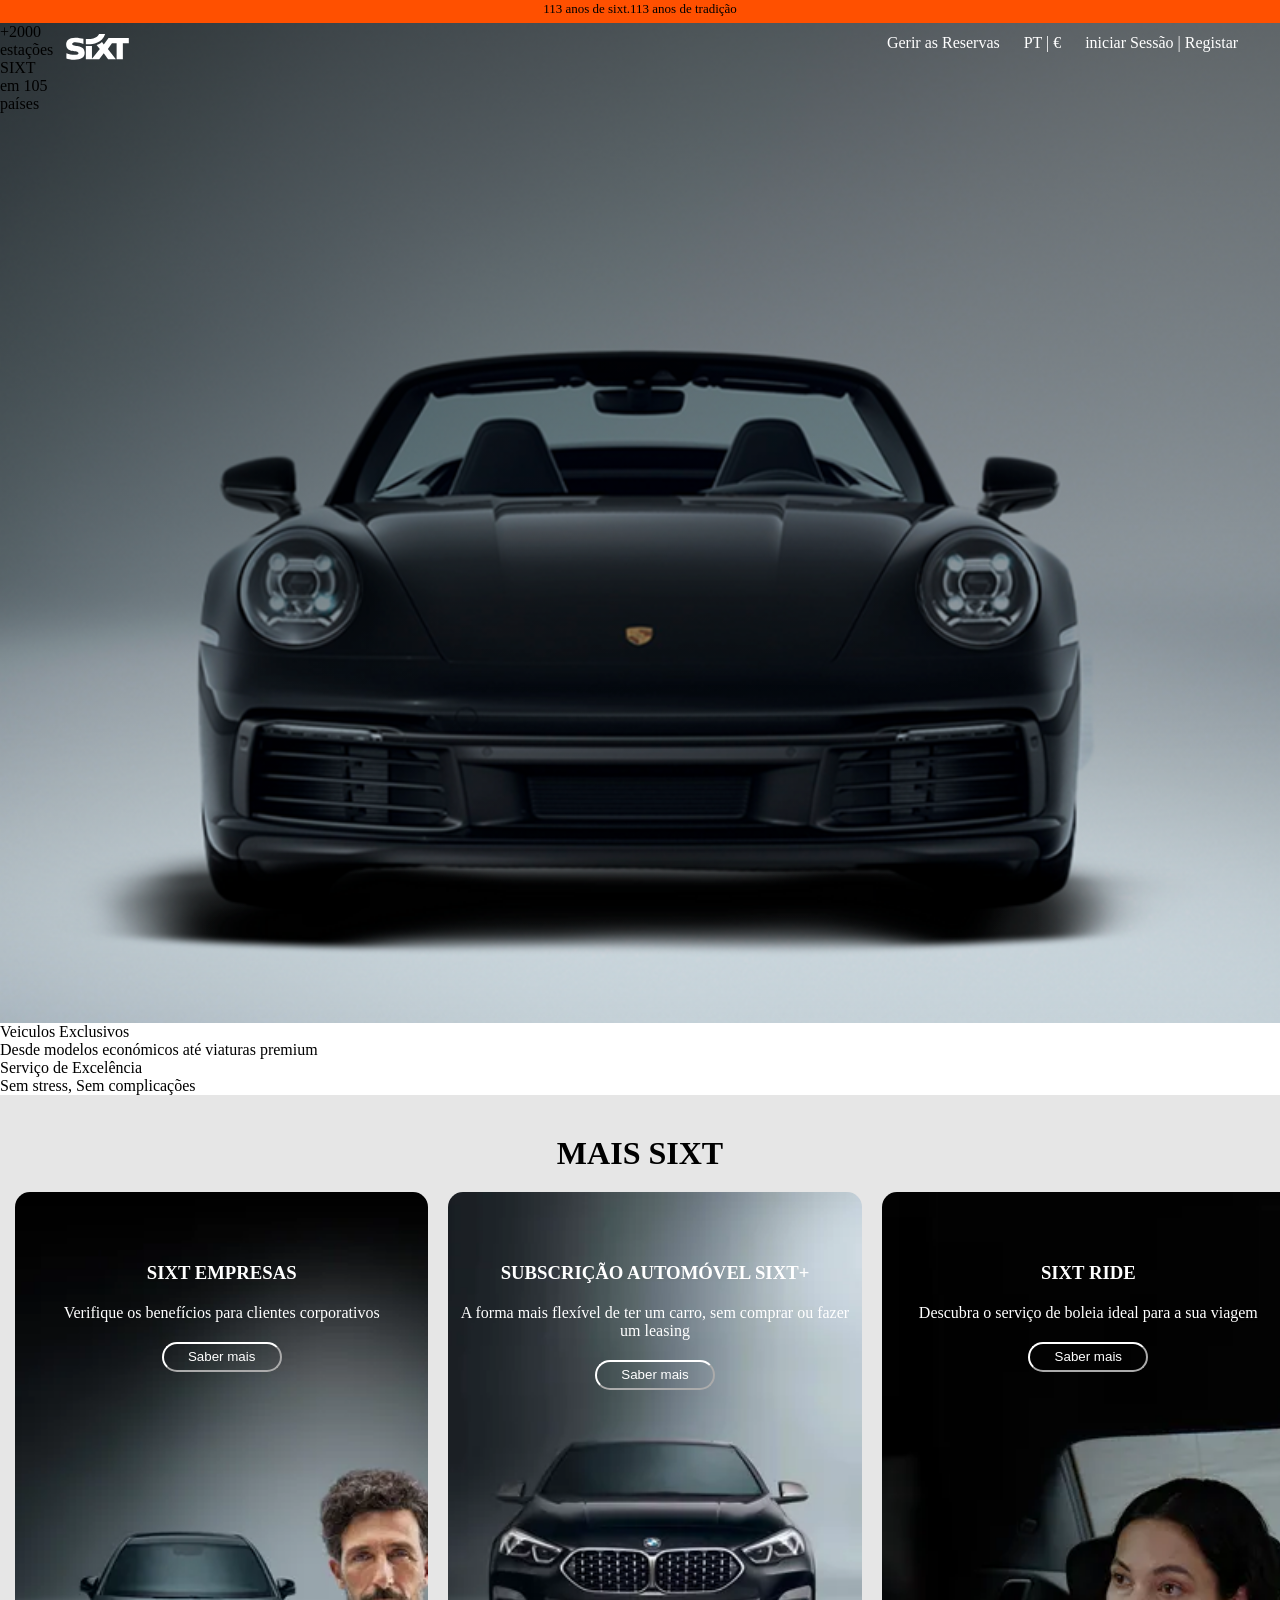
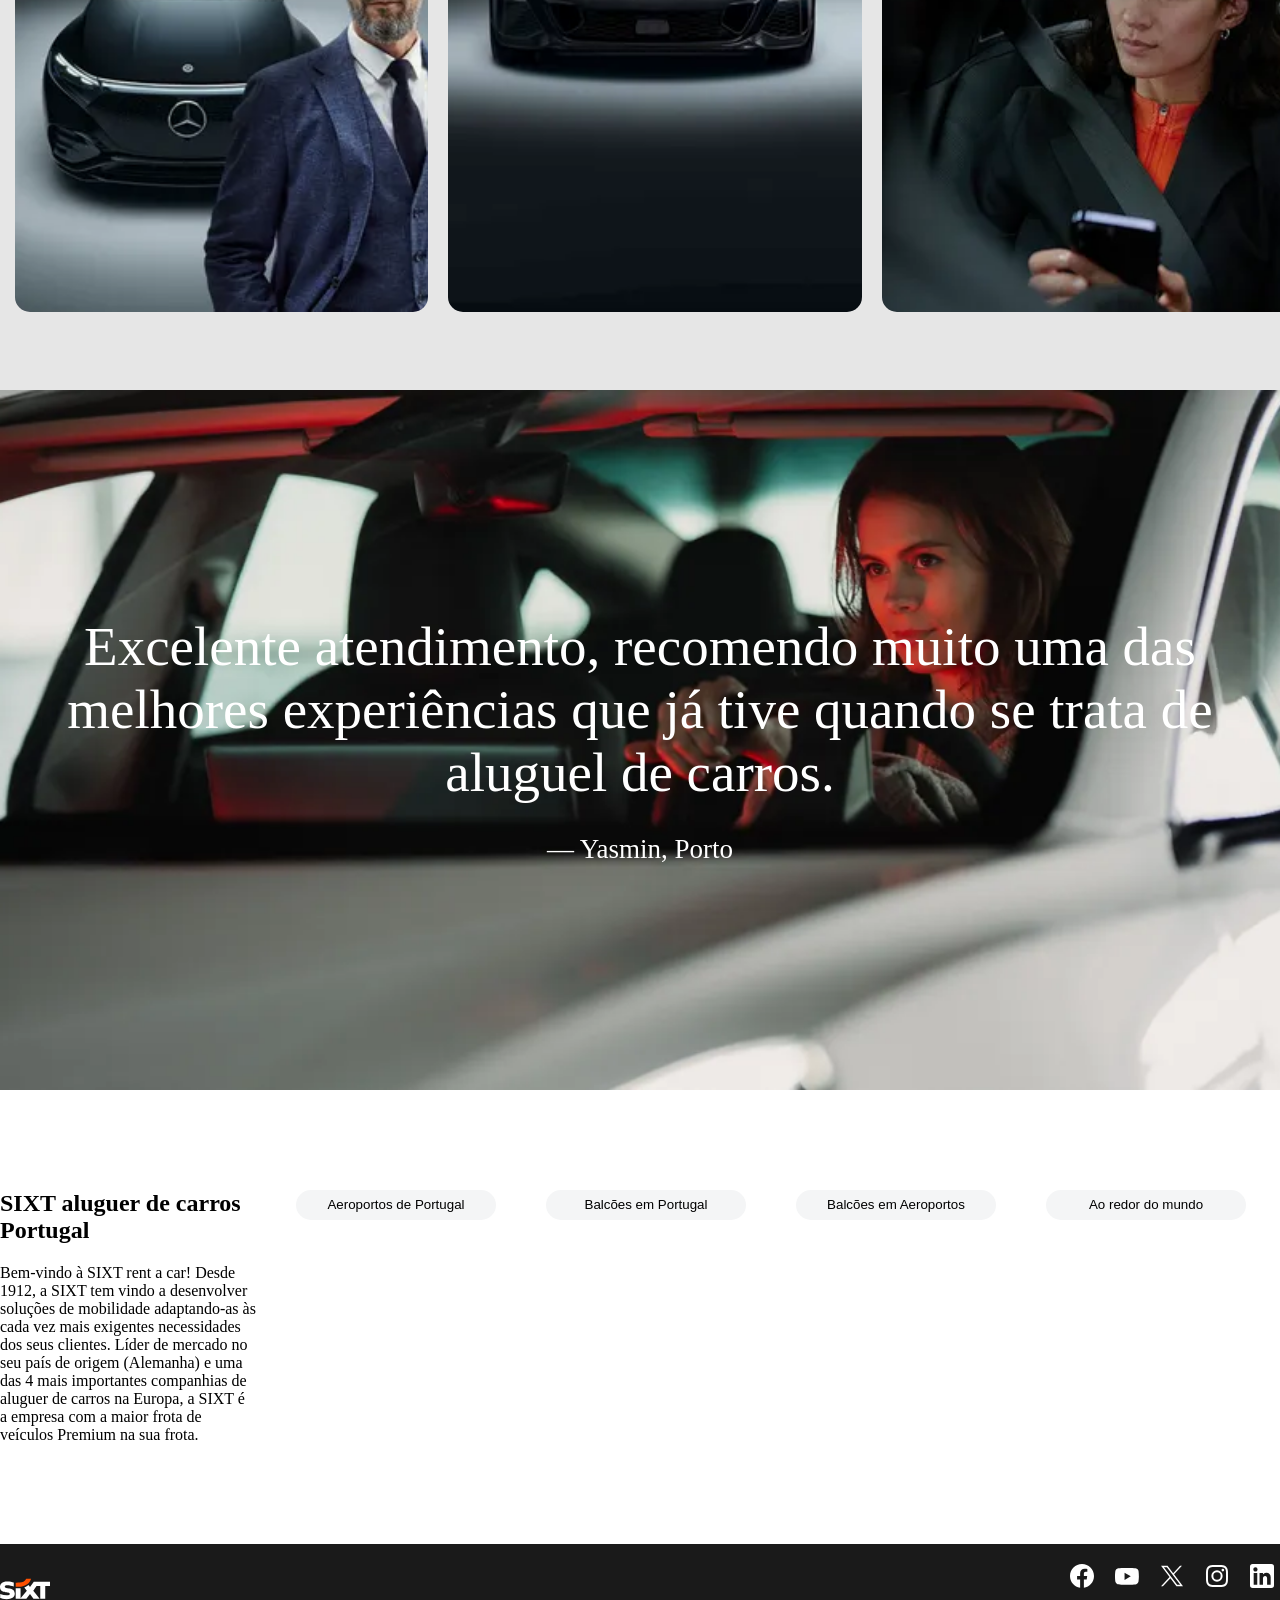
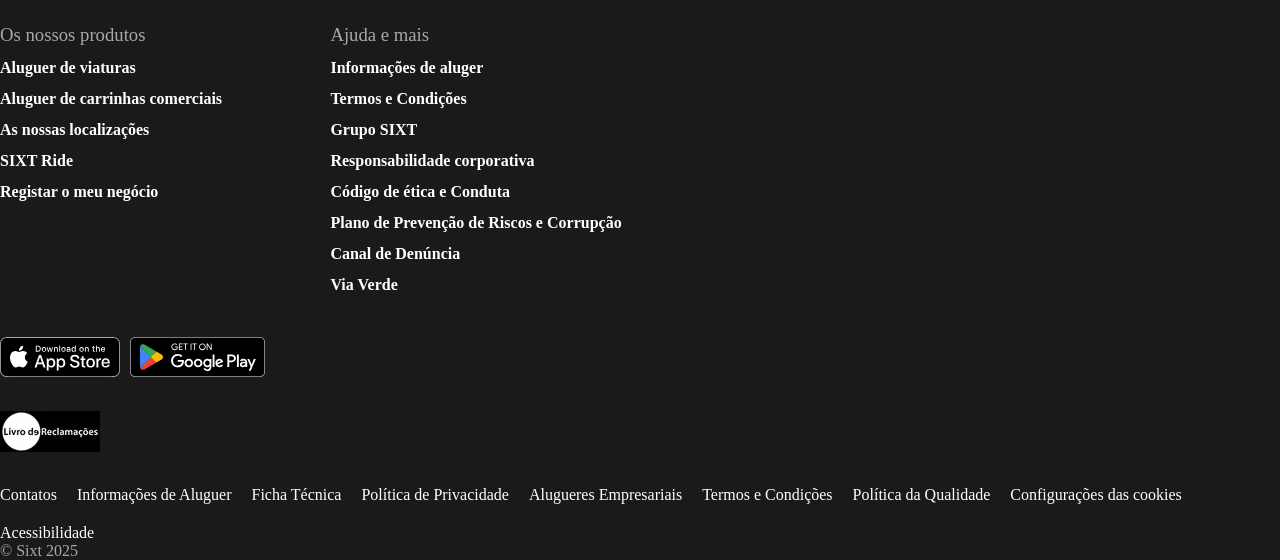
==== commit d35620a9: "Carrossel imagens e media querie para as 3 resoluções, 4º andar" ====
--- a/tst1/template.html
+++ b/tst1/template.html
@@ -24,74 +24,49 @@
         <div class="header">
             <!--lista-->
             <ul class="lista">
-                <li>SIXT</li>
-                <li class="direita">Gerir as Reservas</li>
+                <li>
+                    <span>
+                        <svg viewBox="0 0 1000 415" xmlns="http://www.w3.org/2000/svg" width="65" height="26">
+                            <path
+                                d="M1000,64.3486862v84.5219345h-95.2709351v252.7862091h-99.5255127V148.8706207h-74.5170898 l-65.0908813,92.5158997l127.5218506,160.2667694H669.3632202l-69.3630371-94.046936l-72.9190063,94.046936l-213.0421143,0.00354 V190.5054321h97.5005188v203.3267822l125.5004578-152.445694l-51.6677246-63.997345 c7.6235046-2.5435333,16.0619202-5.8243561,23.2832642-8.8723755 c23.7313232-10.0188751,44.5698853-25.2941437,63.2211914-40.5835037l28.1234131,40.1813431l75.8929443-103.7659531H1000z M134.3661499,410c97.6028442-0.440979,161.247345-30.2647705,161.247345-110.5075073 c0-143.5592499-199.9646301-82.3382568-199.9646301-138.7579498c0-19.3815918,21.1101761-27.1850281,52.5779114-27.1850281 c38.5479431,0,88.2718964,12.9645538,126.8304138,25.4528809v-81.449234 C243.035614,68.3632965,197.4109497,57.910511,147.9374847,57.910511c-111.4317169,0-147.8100891,52.4192009-147.937088,109.1599121 c-0.3210258,144.0284271,196.6414948,82.6945648,196.6414948,138.6450653c0,18.8383179-20.8843994,27.3014221-62.6779022,27.3331909 c-41.137352,0-85.1145477-9.9836121-130.2947083-24.8884583v81.4316101C28.4518681,399.6565552,67.6136551,410,134.3661499,410"
+                                fill="currentColor">
+                            </path>
+                            <path id="til1"
+                                d="M392.2088318,78.2566071c-22.76474,2.9633179-53.3857727,2.9492111-78.1648254,2.7375565 v81.8302383h46.2702332c63.235321,0,216.3617249-13.6207428,262.1486511-162.8244019h-97.69104 C495.9676514,56.7865753,446.7869873,71.2751541,392.2088318,78.2566071"
+                                fill="currentColor">
+                            </path>
+                        </svg>
+                    </span>
+
+                </li>
+                <li class="direita">
+
+                    Gerir as Reservas
+                </li>
                 <li>PT | €</li>
                 <li>iniciar Sessão | Registar</li>
             </ul>
         </div>
-
-
-        <div class="nav_var">
-            <!--
-                    <ol>
-                       <li>Carros</li>
-                        <ul>
-                            //Falta colocar a barra de pesquisa
-
-                            <li>Levantamento e devolução</li>
-                            <li>+ Local de devolução diferente</li>
-                            <li>Data de recolha</li>
-                            <li>Data de devolução </li>
-                            <li>Mostrar Veículos</li>
-                            <li>Aplicar a tarifa empresarial</li>
-                        </ul>
-                        <li>Carrinhas</li>
-                        <ul>
-                            <li>Levantamento e devolução</li>
-                            <li>+ Local de devolução diferente</li>
-                            <li>Data de recolha</li>
-                            <li>Data de devolução </li>
-                            <li>Mostrar camiões</li>
-                            <li>Aplicar a tarifa empresarial</li>
-                        </ul>
-                    </ol>
-                -->
-
-        </div>
-    </div>
-
-    <div class="texto">
-        <h1>A aventura começa aqui.<br>Explore o poder da mobilidade premium.</h1>
-        <h3>Aluguer mundial de viaturas premium ao melhor preço.</h3>
-    </div>
-    <div class="miniheder">div mini heder</div>
-
-    <div class="primeiro_principal">
-        <div class="prinipal_c1">
-            <div class="principal_c1_l1">
-                Confiável Mundialmente
-            </div>
-            <div class="principal_c1_l2">
-                +2000 estações SIXT em 105 países
-            </div>
-        </div>
-        <div class="principal_c2">
-            <div header="principal_c2_l1">
-                Veiculos Exclusivos
-            </div>
-            <div class="principal_c2_l2">
-                Desde modelos económicos até viaturas premium
-            </div>
-        </div>
-        <div class="principal_c3">
-            <div class="principal_c3_l1">
-                Serviço de Excelência
-            </div>
-            <div class="principal_c3_l2">
-                Sem stress, Sem complicações
-            </div>
-        </div>
+        <div class="principal_c1_l2">
+            +2000 estações SIXT em 105 países
+        </div>
+    </div>
+    <div class="principal_c2">
+        <div header="principal_c2_l1">
+            Veiculos Exclusivos
+        </div>
+        <div class="principal_c2_l2">
+            Desde modelos económicos até viaturas premium
+        </div>
+    </div>
+    <div class="principal_c3">
+        <div class="principal_c3_l1">
+            Serviço de Excelência
+        </div>
+        <div class="principal_c3_l2">
+            Sem stress, Sem complicações
+        </div>
+    </div>
     </div>
 
     <div id="primeirasfotos">
@@ -135,8 +110,9 @@
         </div>
         <!--Botões Slides Fotografias-->
         <div class="carrossel_btn">
-            <button id="anterior">←</button>
-            <button id="seguinte">→</button>
+            <button id="primeira"></button>
+            <button id="segunda"></button>
+            <button id="terceira"></button>
         </div>
     </div>
 
@@ -186,7 +162,7 @@
                         d="M1000,64.3486862v84.5219345h-95.2709351v252.7862091h-99.5255127V148.8706207h-74.5170898 l-65.0908813,92.5158997l127.5218506,160.2667694H669.3632202l-69.3630371-94.046936l-72.9190063,94.046936l-213.0421143,0.00354 V190.5054321h97.5005188v203.3267822l125.5004578-152.445694l-51.6677246-63.997345 c7.6235046-2.5435333,16.0619202-5.8243561,23.2832642-8.8723755 c23.7313232-10.0188751,44.5698853-25.2941437,63.2211914-40.5835037l28.1234131,40.1813431l75.8929443-103.7659531H1000z M134.3661499,410c97.6028442-0.440979,161.247345-30.2647705,161.247345-110.5075073 c0-143.5592499-199.9646301-82.3382568-199.9646301-138.7579498c0-19.3815918,21.1101761-27.1850281,52.5779114-27.1850281 c38.5479431,0,88.2718964,12.9645538,126.8304138,25.4528809v-81.449234 C243.035614,68.3632965,197.4109497,57.910511,147.9374847,57.910511c-111.4317169,0-147.8100891,52.4192009-147.937088,109.1599121 c-0.3210258,144.0284271,196.6414948,82.6945648,196.6414948,138.6450653c0,18.8383179-20.8843994,27.3014221-62.6779022,27.3331909 c-41.137352,0-85.1145477-9.9836121-130.2947083-24.8884583v81.4316101C28.4518681,399.6565552,67.6136551,410,134.3661499,410"
                         fill="currentColor">
                     </path>
-                    <path id="til"
+                    <path id="til2"
                         d="M392.2088318,78.2566071c-22.76474,2.9633179-53.3857727,2.9492111-78.1648254,2.7375565 v81.8302383h46.2702332c63.235321,0,216.3617249-13.6207428,262.1486511-162.8244019h-97.69104 C495.9676514,56.7865753,446.7869873,71.2751541,392.2088318,78.2566071"
                         fill="currentColor">
                     </path>
--- a/tst1/template.css
+++ b/tst1/template.css
@@ -1,12 +1,19 @@
 @charset "UTF-8";
 @font-face {
-  font-family: xpto;
-  src: por merter;
+  font-family: "Helvetica";
+  src: url("/Font/HelveticaNowDisplay.otf");
+  font-weight: 700;
+  font-size: normal;
+}
+@font-face {
+  font-family: "Roboto";
+  src: url("/Font/Roboto-Black.ttf");
+  font-weight: 100;
+  font-style: normal;
 }
 * {
   margin: 0;
   padding: 0;
-  box-sizing: border-box;
 }
 
 .div1 {
@@ -15,14 +22,15 @@
   max-width: 100%;
   text-align: center;
   padding: 0.1%;
+  font-size: small;
 }
 
 .div2 {
   display: grid;
   grid-template-rows: 50px;
-  grid-template-columns: 0.7fr 4fr 0.7fr;
-  height: 700px;
-  background-image: linear-gradient(to top, rgba(0, 0, 0, 0), rgba(0, 0, 0, 0.5)), url(porshe_vp_100.png);
+  grid-template-columns: 0.1fr 4fr 0.1fr;
+  height: 1000px;
+  background-image: linear-gradient(to top, rgba(0, 0, 0, 0), rgba(0, 0, 0, 0.5)), url(porshe_636.png);
   background-size: cover;
   background-position: center;
 }
@@ -54,67 +62,55 @@
   width: 73%;
   height: 17vh;
   border-radius: 1rem;
+  box-shadow: 0px 4px 10px rgba(0, 0, 0, 0.3);
   top: 0;
   margin: -655px auto 0 auto;
   position: sticky;
   z-index: 1000;
 }
 
-.div3 {
+.header {
+  background-color: transparent;
+  height: 5vh;
+  grid-row: 1/1;
+  grid-column: 2/3;
+}
+
+.lista {
+  display: flex;
+}
+
+.lista li {
+  text-align: center;
+  color: white;
+  list-style: none;
+  padding: 1%;
+}
+
+.direita {
+  margin-left: auto;
+}
+
+.nav_var {
+  background-color: white;
+  max-width: 100%;
+  height: 17vh;
+  border-radius: 1vw;
+  grid-row: 2/2;
+  grid-column: 2/3;
+}
+
+.texto {
   display: flex;
   justify-content: center;
   align-items: center;
   flex-direction: column;
-  height: 20vh;
+  height: 26vh;
   max-width: 100%;
   background-color: #FF5000;
   margin-top: 465px;
 }
 
-.div4 {
-  display: flex;
-  flex-wrap: wrap;
-  justify-content: center;
-  align-items: center;
-  -moz-column-gap: 80px;
-       column-gap: 80px;
-  height: 20vh;
-}
-
-.gallery {
-  width: 73%;
-  margin: 0 auto 75px auto;
-  display: grid;
-  grid-template-rows: repeat(2, 1fr);
-  grid-template-columns: repeat(2, 1fr);
-  -moz-column-gap: 0.5vw;
-       column-gap: 0.5vw;
-  row-gap: 1.5vh;
-}
-
-.img-gallery {
-  width: 100%;
-  height: 100%;
-  -o-object-fit: cover;
-     object-fit: cover;
-  border-radius: 2%;
-}
-
-#img_mercedes {
-  grid-column: 1/3;
-  grid-row: 1/2;
-}
-
-#img_smart {
-  grid-column: 1/2;
-  grid-row: 2/3;
-}
-
-#img_porche {
-  grid-column: 2/3;
-  grid-row: 2/3;
-}
-
 .primeiro_principal .principal_c1 {
   display: flex;
 }
@@ -125,17 +121,18 @@
 }
 #quarto_andar h1 {
   padding-top: 40px;
+  padding-bottom: 20px;
   text-align: center;
 }
 #quarto_andar #carrossel_quarto_andar {
   display: flex;
-  gap: 10px;
+  padding-left: 15px;
+  gap: 20px;
   flex-wrap: nowrap;
   width: 100%;
   transition: transform 0.4s ease;
 }
 #quarto_andar #carrossel_quarto_andar #sixt_empresas {
-  flex: 0 0 82vw;
   cursor: pointer;
   text-align: center;
   border-radius: 15px;
@@ -143,9 +140,8 @@
   color: white;
   background-image: url(homem_com_mercedes.png);
   background-size: cover;
-  background-position: center;
-  background-repeat: no-repeat;
-  flex: 0 0 100%;
+  height: 930px;
+  flex: 0 0 95%;
 }
 #quarto_andar #carrossel_quarto_andar #sixt_empresas ul {
   list-style: none;
@@ -167,7 +163,6 @@
   padding: 10px;
 }
 #quarto_andar #carrossel_quarto_andar #subscrição_automóvel {
-  flex: 0 0 480px;
   cursor: pointer;
   text-align: center;
   border-radius: 15px;
@@ -177,9 +172,8 @@
   background-size: cover;
   background-position: center;
   background-repeat: no-repeat;
-  height: 550px;
-  height: 700px;
-  width: 480px;
+  height: 930px;
+  flex: 0 0 95%;
 }
 #quarto_andar #carrossel_quarto_andar #subscrição_automóvel ul {
   list-style: none;
@@ -201,7 +195,6 @@
   padding: 10px;
 }
 #quarto_andar #carrossel_quarto_andar #SIXT_RIDE {
-  flex: 0 0 480px;
   cursor: pointer;
   text-align: center;
   border-radius: 15px;
@@ -211,9 +204,8 @@
   background-size: cover;
   background-position: center;
   background-repeat: no-repeat;
-  height: 550px;
-  height: 700px;
-  width: 480px;
+  height: 930px;
+  flex: 0 0 95%;
 }
 #quarto_andar #carrossel_quarto_andar #SIXT_RIDE ul {
   list-style: none;
@@ -234,10 +226,17 @@
 #quarto_andar #carrossel_quarto_andar #SIXT_RIDE ul li {
   padding: 10px;
 }
-#quarto_andar .carrossel_btn #anterior,
-#quarto_andar .carrossel_btn #seguinte {
-  height: 60px;
-  width: 60px;
+#quarto_andar .carrossel_btn {
+  padding-top: 30px;
+  padding-bottom: 30px;
+  text-align: center;
+}
+#quarto_andar .carrossel_btn #primeira,
+#quarto_andar .carrossel_btn #segunda,
+#quarto_andar .carrossel_btn #terceira {
+  height: 10px;
+  width: 10px;
+  border-radius: 50%;
 }
 
 #quinto_andar {
@@ -348,7 +347,7 @@
 footer .primeira_linha li {
   cursor: pointer;
 }
-footer .primeira_linha #til {
+footer .primeira_linha #til2 {
   color: rgb(255, 80, 0);
 }
 footer .primeira_linha .redes .social {
@@ -433,22 +432,69 @@
 }
 
 @media screen and (min-width: 768px) {
+  #quarto_andar {
+    width: 100%;
+    overflow: hidden;
+  }
   #quarto_andar #carrossel_quarto_andar {
-    display: grid;
-    grid-template-columns: repeat(3, 1fr);
-    gap: 40px;
-    justify-items: center;
-    transform: none !important;
+    display: flex;
+    flex-wrap: nowrap;
+    gap: 20px;
+    justify-content: flex-start;
+    width: 73%;
   }
   #quarto_andar #carrossel_quarto_andar #sixt_empresas,
   #quarto_andar #carrossel_quarto_andar #subscrição_automóvel,
   #quarto_andar #carrossel_quarto_andar #SIXT_RIDE {
     width: 100%;
+    max-width: 360px;
+    height: 500px;
+  }
+  #quarto_andar .carrossel_btn #terceira {
+    visibility: hidden;
+  }
+  #quarto_andar #ultimo_andar {
+    display: flex;
+  }
+  #quarto_andar #ultimo_andar #texto_ultimo_andar {
+    width: 20%;
+  }
+  #quarto_andar #ultimo_andar #botoes #lista_aeroportos {
+    display: flex;
+    padding-top: 0;
+  }
+  #quarto_andar footer .links {
+    display: flex;
+  }
+  #quarto_andar footer .links #coluna2 {
+    padding-top: 0px;
+  }
+  #quarto_andar footer .apoiocliente #sixt {
+    padding-top: 0;
+  }
+}
+@media screen and (min-width: 1024px) {
+  #quarto_andar #carrossel_quarto_andar {
+    display: flex;
+    gap: 20px;
+    justify-content: center;
+    width: 100%;
+    display: flex;
+    flex-wrap: nowrap;
+    margin: 0 auto;
+    transform: none !important;
+  }
+  #quarto_andar #carrossel_quarto_andar #sixt_empresas,
+  #quarto_andar #carrossel_quarto_andar #subscrição_automóvel,
+  #quarto_andar #carrossel_quarto_andar #SIXT_RIDE {
+    flex: 0 1 33.33%;
+    width: calc(33.33% - 14px);
     max-width: 480px;
-    height: 700px;
-  }
-  #quarto_andar .carrossel_btn #anterior,
-  #quarto_andar .carrossel_btn #seguinte {
+    height: 720px;
+  }
+  #quarto_andar .carrossel_btn #primeira,
+  #quarto_andar .carrossel_btn #segunda,
+  #quarto_andar .carrossel_btn #terceira {
     visibility: hidden;
   }
   #ultimo_andar {
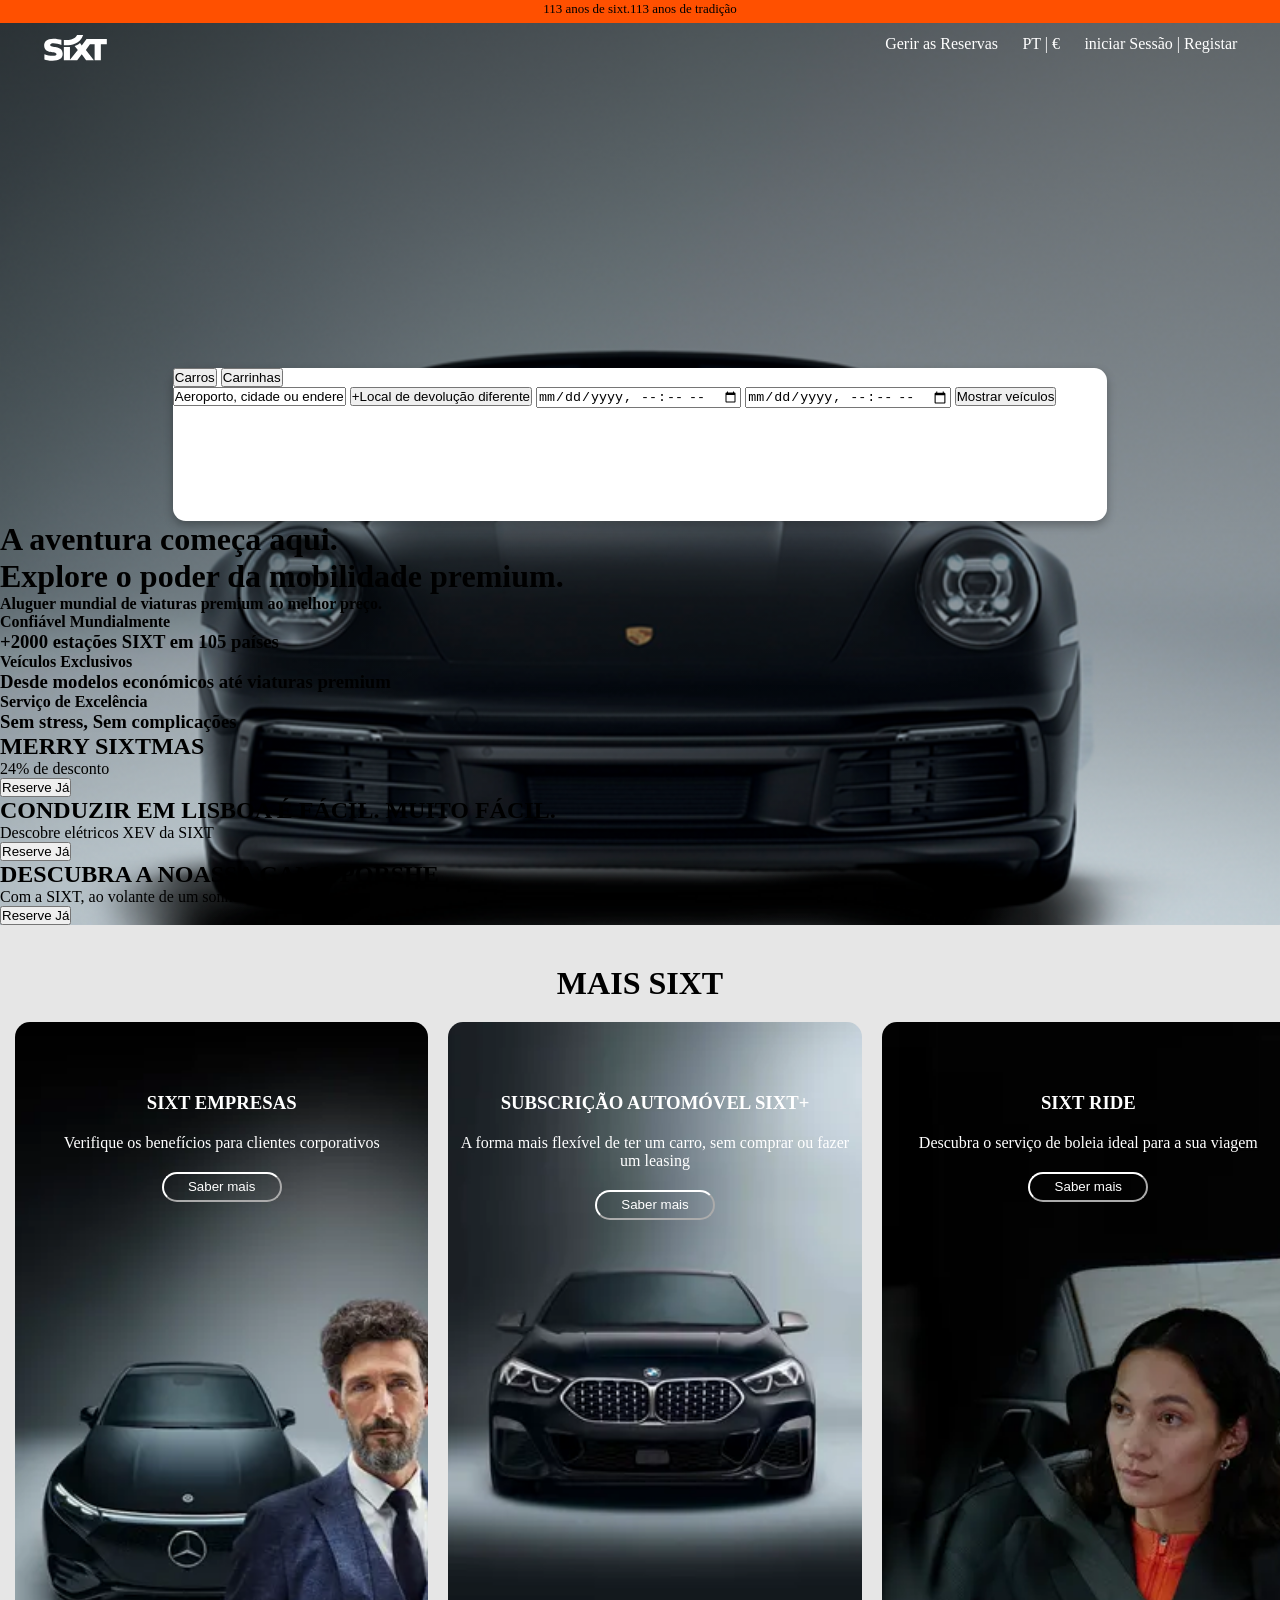
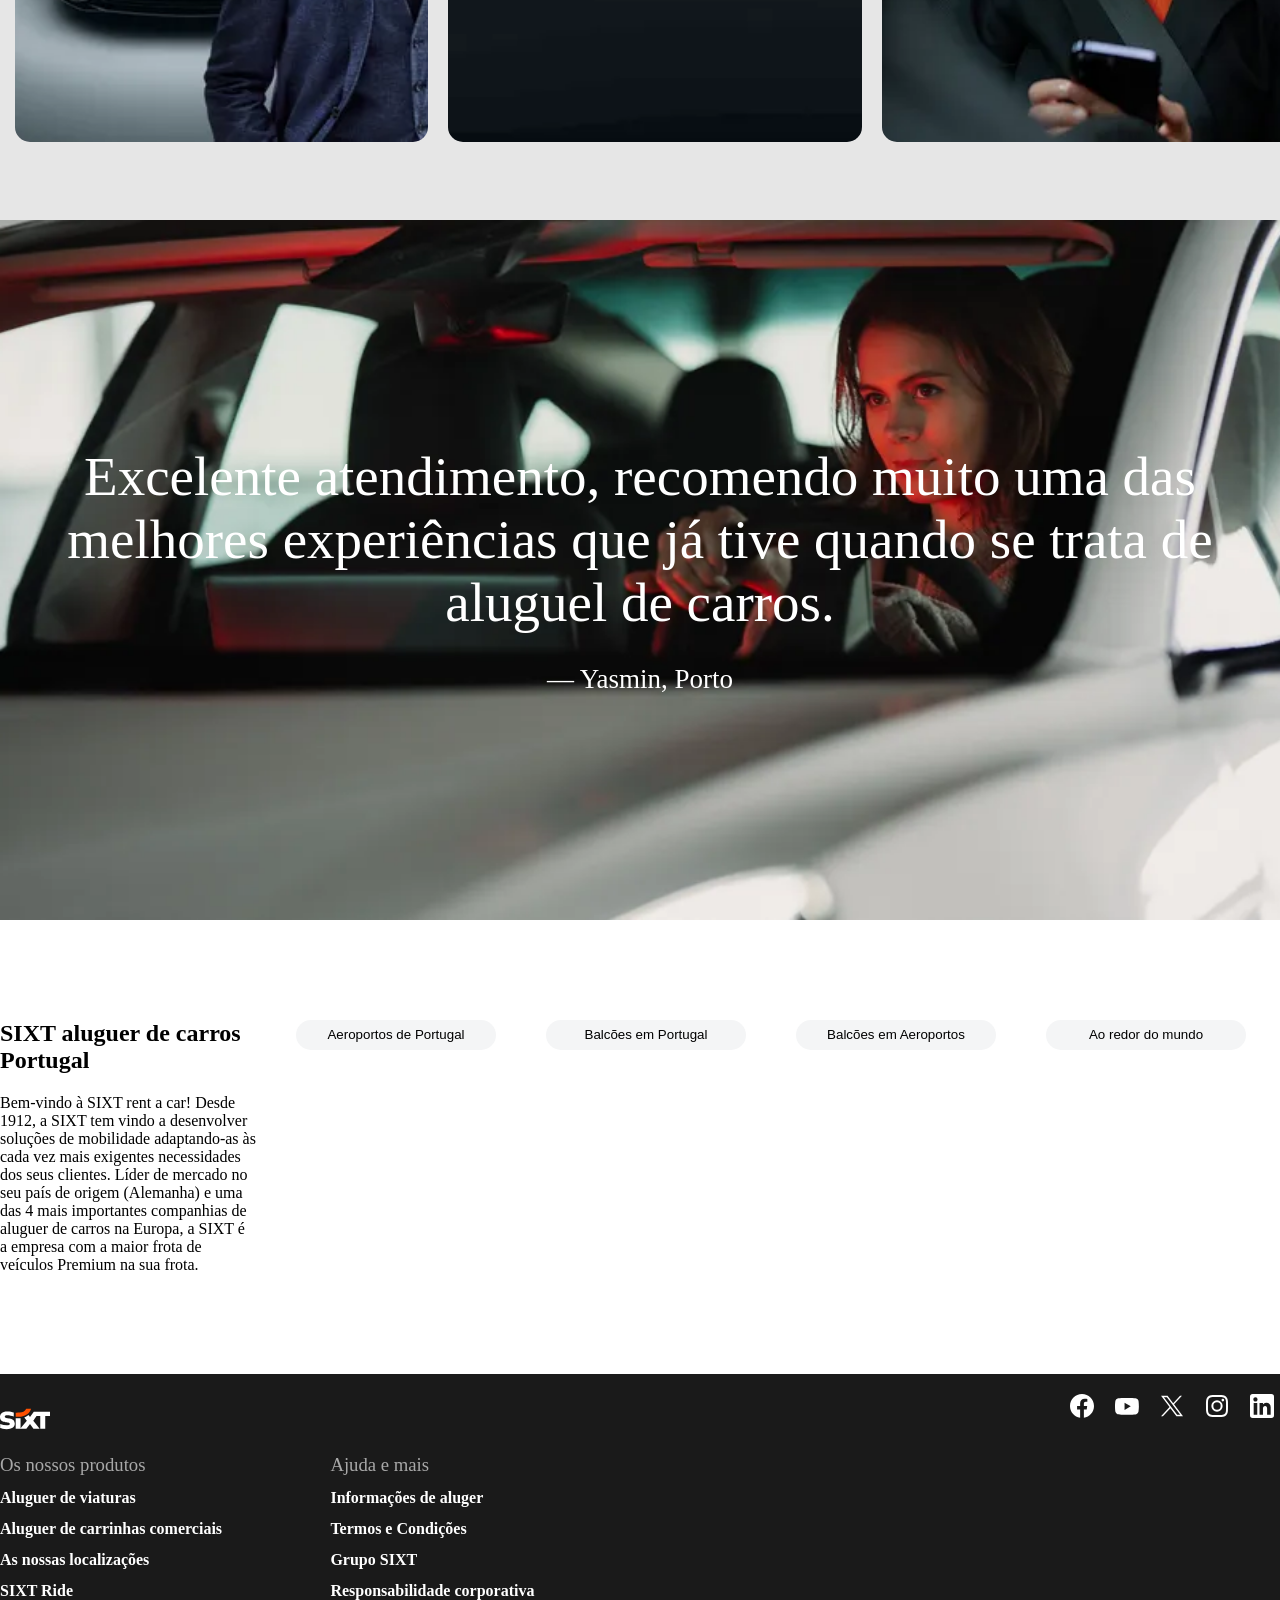
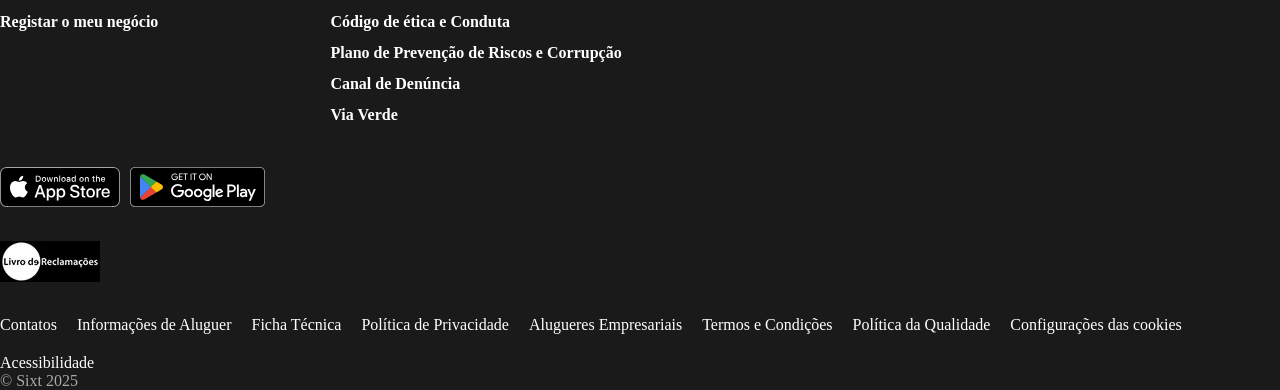
==== commit f6f571e7: "Atualização com fix do HTML e adição media querys, galeria e semi font" ====
--- a/tst1/template.html
+++ b/tst1/template.html
@@ -10,63 +10,103 @@
 
 <body>
 
-
     <div class="div1"> <!--conteiner laranja-->
         113 anos de sixt.113 anos de tradição
     </div>
 
-
-
-
-
-
     <div class="div2">
-        <div class="header">
-            <!--lista-->
-            <ul class="lista">
-                <li>
-                    <span>
-                        <svg viewBox="0 0 1000 415" xmlns="http://www.w3.org/2000/svg" width="65" height="26">
-                            <path
-                                d="M1000,64.3486862v84.5219345h-95.2709351v252.7862091h-99.5255127V148.8706207h-74.5170898 l-65.0908813,92.5158997l127.5218506,160.2667694H669.3632202l-69.3630371-94.046936l-72.9190063,94.046936l-213.0421143,0.00354 V190.5054321h97.5005188v203.3267822l125.5004578-152.445694l-51.6677246-63.997345 c7.6235046-2.5435333,16.0619202-5.8243561,23.2832642-8.8723755 c23.7313232-10.0188751,44.5698853-25.2941437,63.2211914-40.5835037l28.1234131,40.1813431l75.8929443-103.7659531H1000z M134.3661499,410c97.6028442-0.440979,161.247345-30.2647705,161.247345-110.5075073 c0-143.5592499-199.9646301-82.3382568-199.9646301-138.7579498c0-19.3815918,21.1101761-27.1850281,52.5779114-27.1850281 c38.5479431,0,88.2718964,12.9645538,126.8304138,25.4528809v-81.449234 C243.035614,68.3632965,197.4109497,57.910511,147.9374847,57.910511c-111.4317169,0-147.8100891,52.4192009-147.937088,109.1599121 c-0.3210258,144.0284271,196.6414948,82.6945648,196.6414948,138.6450653c0,18.8383179-20.8843994,27.3014221-62.6779022,27.3331909 c-41.137352,0-85.1145477-9.9836121-130.2947083-24.8884583v81.4316101C28.4518681,399.6565552,67.6136551,410,134.3661499,410"
-                                fill="currentColor">
-                            </path>
-                            <path id="til1"
-                                d="M392.2088318,78.2566071c-22.76474,2.9633179-53.3857727,2.9492111-78.1648254,2.7375565 v81.8302383h46.2702332c63.235321,0,216.3617249-13.6207428,262.1486511-162.8244019h-97.69104 C495.9676514,56.7865753,446.7869873,71.2751541,392.2088318,78.2566071"
-                                fill="currentColor">
-                            </path>
-                        </svg>
-                    </span>
-
-                </li>
-                <li class="direita">
-
-                    Gerir as Reservas
-                </li>
-                <li>PT | €</li>
-                <li>iniciar Sessão | Registar</li>
-            </ul>
-        </div>
-        <div class="principal_c1_l2">
-            +2000 estações SIXT em 105 países
-        </div>
-    </div>
-    <div class="principal_c2">
-        <div header="principal_c2_l1">
-            Veiculos Exclusivos
-        </div>
-        <div class="principal_c2_l2">
-            Desde modelos económicos até viaturas premium
-        </div>
-    </div>
-    <div class="principal_c3">
-        <div class="principal_c3_l1">
-            Serviço de Excelência
-        </div>
-        <div class="principal_c3_l2">
-            Sem stress, Sem complicações
-        </div>
-    </div>
+            <div class="header">
+                <!--lista-->
+                <ul class="lista">
+                    <li>
+                        <span>
+                            <svg viewBox="0 0 1000 415" xmlns="http://www.w3.org/2000/svg" width="65" height="26">
+                                <path
+                                    d="M1000,64.3486862v84.5219345h-95.2709351v252.7862091h-99.5255127V148.8706207h-74.5170898 l-65.0908813,92.5158997l127.5218506,160.2667694H669.3632202l-69.3630371-94.046936l-72.9190063,94.046936l-213.0421143,0.00354 V190.5054321h97.5005188v203.3267822l125.5004578-152.445694l-51.6677246-63.997345 c7.6235046-2.5435333,16.0619202-5.8243561,23.2832642-8.8723755 c23.7313232-10.0188751,44.5698853-25.2941437,63.2211914-40.5835037l28.1234131,40.1813431l75.8929443-103.7659531H1000z M134.3661499,410c97.6028442-0.440979,161.247345-30.2647705,161.247345-110.5075073 c0-143.5592499-199.9646301-82.3382568-199.9646301-138.7579498c0-19.3815918,21.1101761-27.1850281,52.5779114-27.1850281 c38.5479431,0,88.2718964,12.9645538,126.8304138,25.4528809v-81.449234 C243.035614,68.3632965,197.4109497,57.910511,147.9374847,57.910511c-111.4317169,0-147.8100891,52.4192009-147.937088,109.1599121 c-0.3210258,144.0284271,196.6414948,82.6945648,196.6414948,138.6450653c0,18.8383179-20.8843994,27.3014221-62.6779022,27.3331909 c-41.137352,0-85.1145477-9.9836121-130.2947083-24.8884583v81.4316101C28.4518681,399.6565552,67.6136551,410,134.3661499,410"
+                                    fill="currentColor">
+                                </path>
+                                <path id="til1"
+                                    d="M392.2088318,78.2566071c-22.76474,2.9633179-53.3857727,2.9492111-78.1648254,2.7375565 v81.8302383h46.2702332c63.235321,0,216.3617249-13.6207428,262.1486511-162.8244019h-97.69104 C495.9676514,56.7865753,446.7869873,71.2751541,392.2088318,78.2566071"
+                                    fill="currentColor">
+                                </path>
+                            </svg>
+                        </span>
+
+                    </li>
+                    <li class="direita">
+
+                        Gerir as Reservas
+                    </li>
+                    <li>PT | €</li>
+                    <li>iniciar Sessão | Registar</li>
+                </ul>
+            </div>
+
+
+  
+    </div>
+
+    <div class="nav_var">
+                    
+        <div class="btnVeiculos">
+            <button type="button" id="btnCarros">Carros</button>
+            <button type="button" id="btnCarrinhas">Carrinhas</button>
+        </div>
+
+        <div class="form">
+            <input type="text" id="txtbox1" name="" value="Aeroporto, cidade ou endereço">
+            <input type="button" id="btnDevolucao" name="" value="+Local de devolução diferente">
+            <input id="dataDevolucao" type="datetime-local" value="">
+            <input id="dataRecolha" type="datetime-local" value="">
+            <button type="submit" id="btnMostarVeiculos">Mostrar veículos</button>
+
+        </div>
+    </div> 
+
+
+
+
+    
+    
+
+    <div class="div3" > 
+        <h1>A aventura começa aqui.</h1><h1> Explore o poder da mobilidade premium.</h1><h4>Aluguer mundial de viaturas premium ao melhor preço.</h4>  
+    </div>
+   
+    <div class="div4">
+        <div class="txt1">
+            <h4>Confiável Mundialmente</h4><h3>+2000 estações SIXT em 105 países</h3></div>
+        <div class="txt2"><h4>Veículos Exclusivos</h4><h3>Desde modelos económicos até viaturas premium</h3></div>
+        <div class="txt3"><h4>Serviço de Excelência</h4><h3>Sem stress, Sem complicações</h3></div>
+    </div>
+
+    
+    <div class="gallery">
+        <div class="img-gallery" id="img_mercedes">
+            <ul>
+                <li><h2>MERRY SIXTMAS</h2></li>
+                <li>24% de desconto</li>
+                <li><button type="button">Reserve Já</button></li>
+            </ul>
+        </div>
+
+        <div class="img-gallery" id="img_smart">
+            <ul>
+                <li><h2>CONDUZIR EM LISBOA É FÁCIL. MUITO FÁCIL.</h2></li>
+                <li>Descobre elétricos XEV da SIXT</li>
+                <li><button type="button">Reserve Já</button></li>
+            </ul>
+        </div>
+
+        <div class="img-gallery" id="img_porche">
+            <ul>
+                <li><h2>DESCUBRA A NOASSA GAMA PORSHE</h2></li>
+                <li>Com a SIXT, ao volante de um sonho</li>
+                <li><button type="button">Reserve Já</button></li>
+            </ul>
+        </div>
+
+        
     </div>
 
     <div id="primeirasfotos">
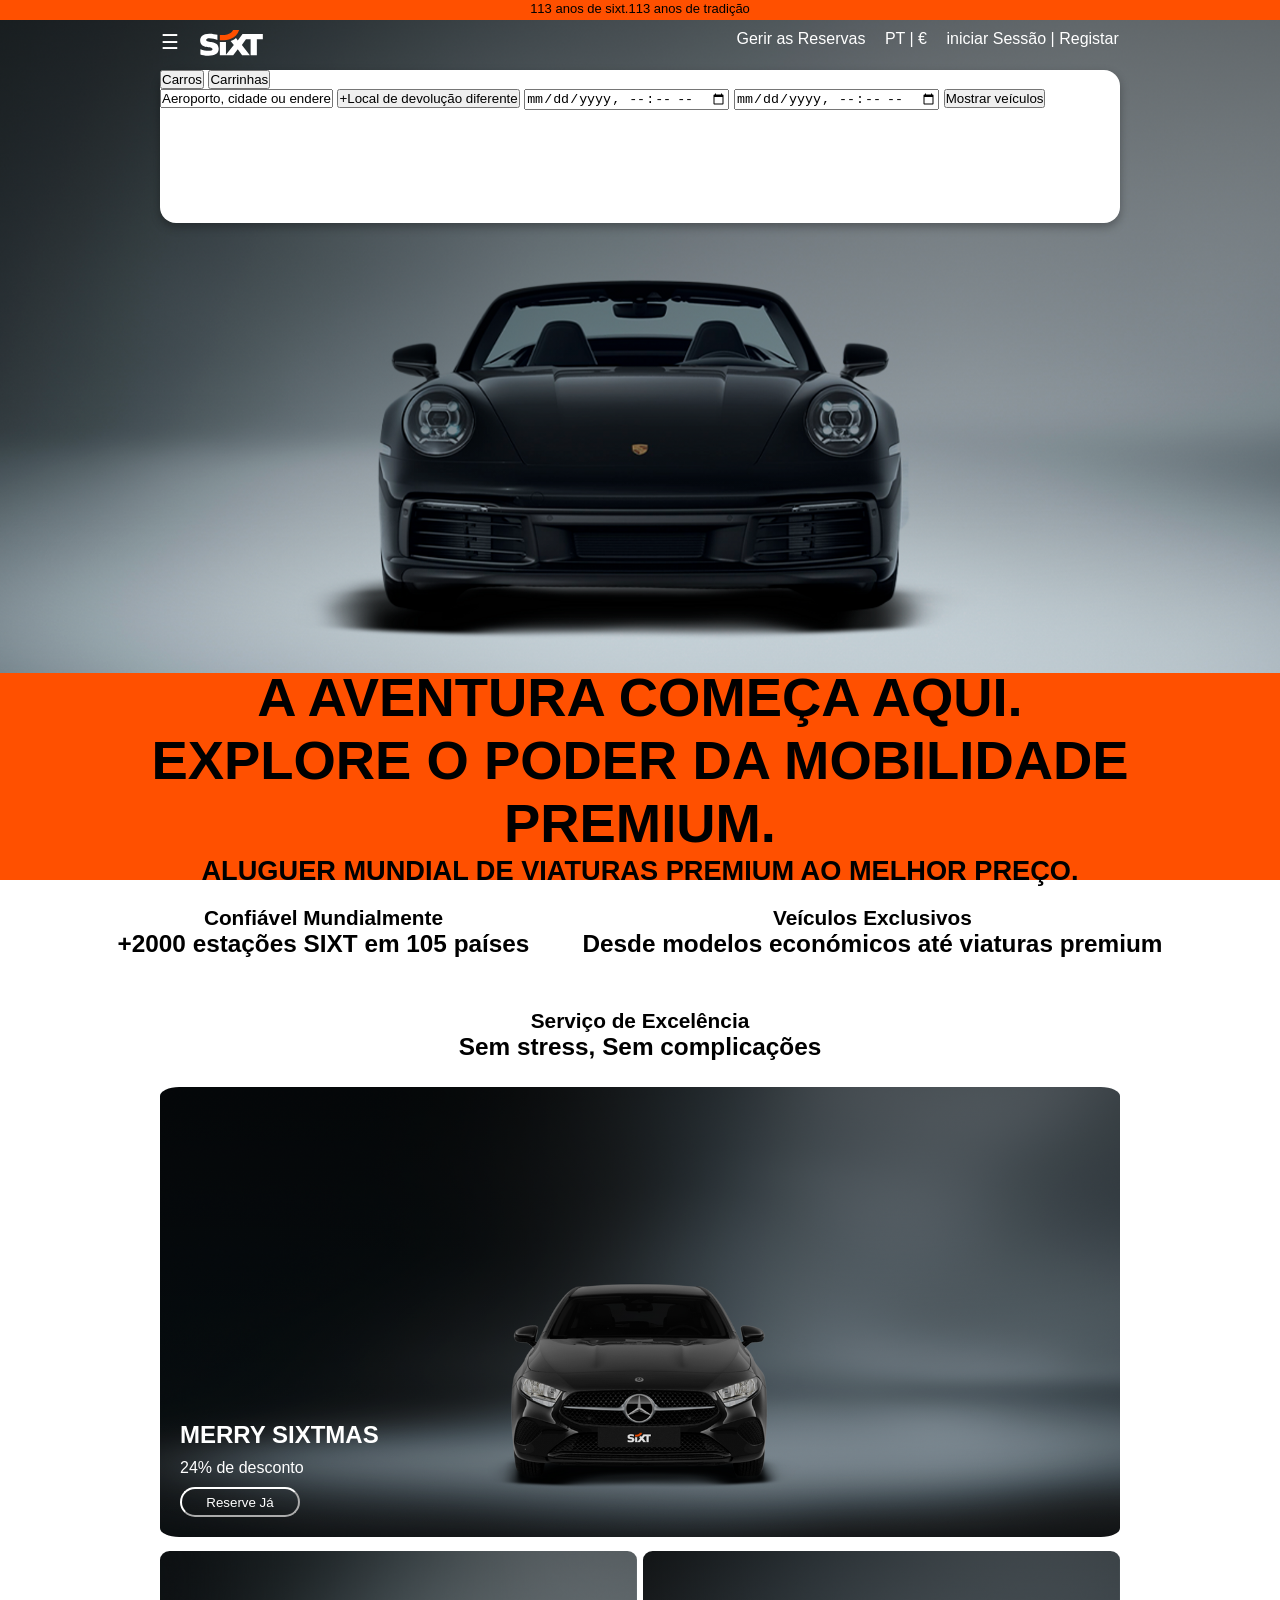
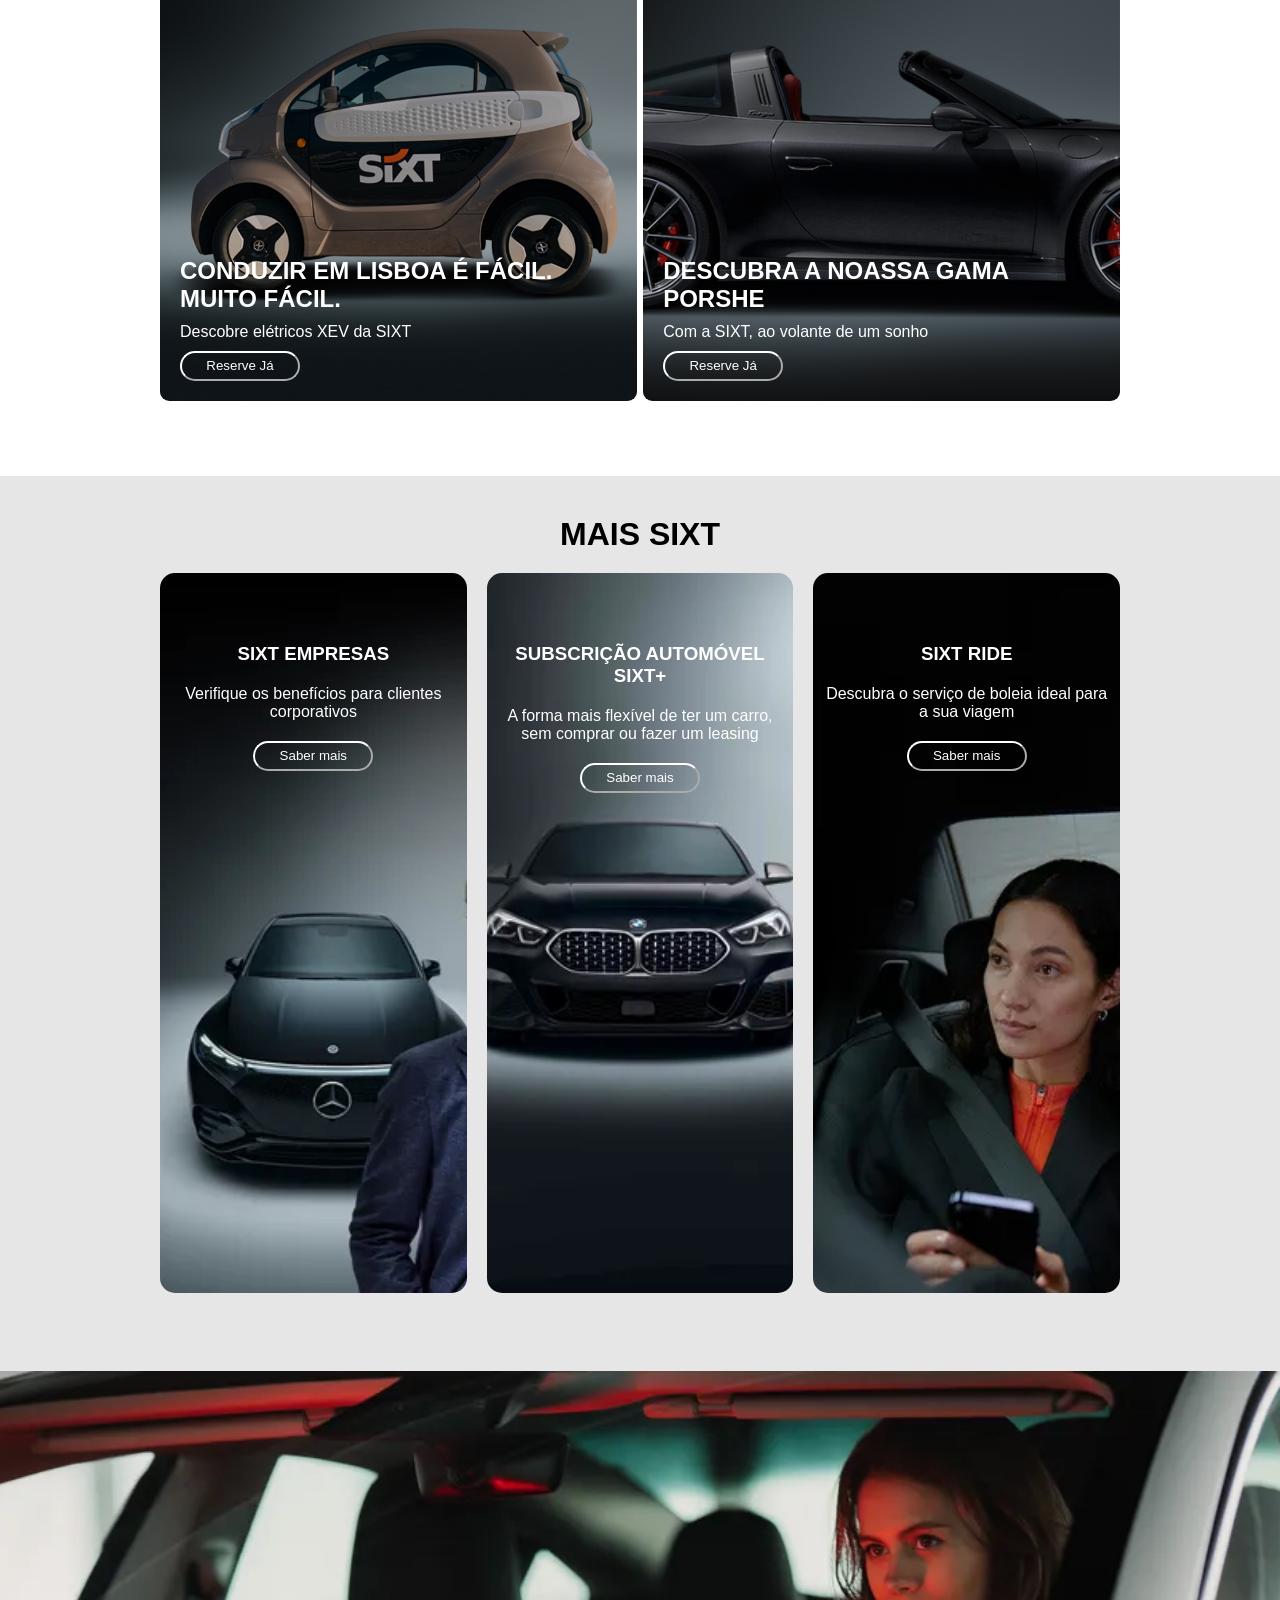
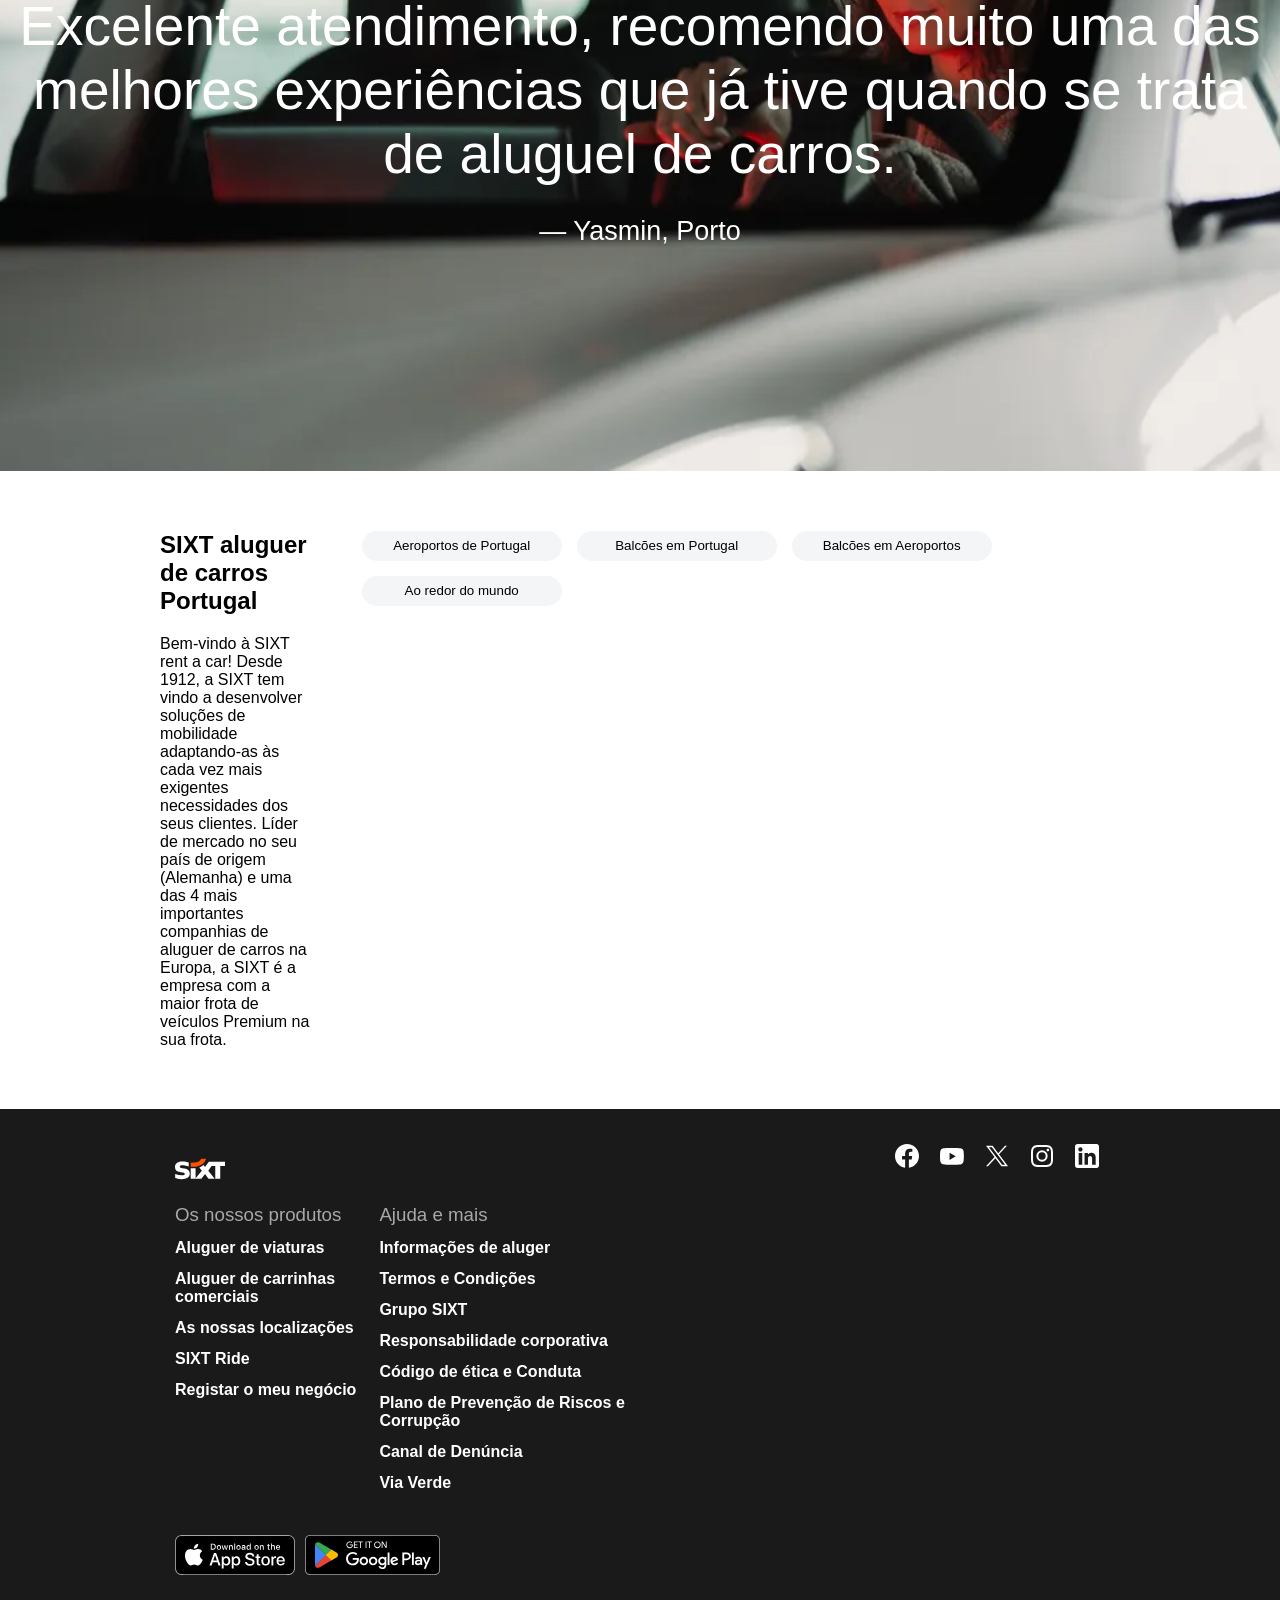
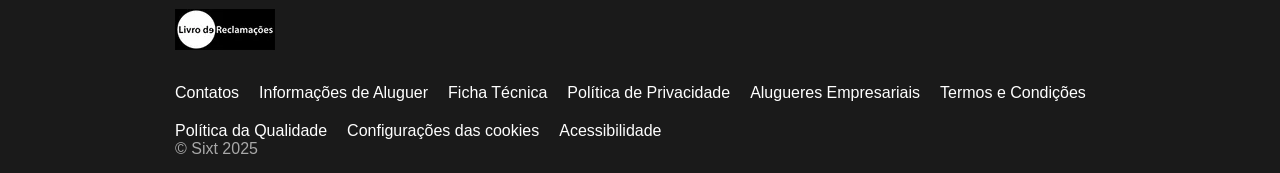
==== commit 5c34b1d2: "Submenu e enquandramento de paddings pelo documento todo com o navbar (ainda falta ajustar o submenu" ====
--- a/tst1/template.html
+++ b/tst1/template.html
@@ -15,39 +15,67 @@
     </div>
 
     <div class="div2">
-            <div class="header">
-                <!--lista-->
-                <ul class="lista">
-                    <li>
-                        <span>
-                            <svg viewBox="0 0 1000 415" xmlns="http://www.w3.org/2000/svg" width="65" height="26">
-                                <path
-                                    d="M1000,64.3486862v84.5219345h-95.2709351v252.7862091h-99.5255127V148.8706207h-74.5170898 l-65.0908813,92.5158997l127.5218506,160.2667694H669.3632202l-69.3630371-94.046936l-72.9190063,94.046936l-213.0421143,0.00354 V190.5054321h97.5005188v203.3267822l125.5004578-152.445694l-51.6677246-63.997345 c7.6235046-2.5435333,16.0619202-5.8243561,23.2832642-8.8723755 c23.7313232-10.0188751,44.5698853-25.2941437,63.2211914-40.5835037l28.1234131,40.1813431l75.8929443-103.7659531H1000z M134.3661499,410c97.6028442-0.440979,161.247345-30.2647705,161.247345-110.5075073 c0-143.5592499-199.9646301-82.3382568-199.9646301-138.7579498c0-19.3815918,21.1101761-27.1850281,52.5779114-27.1850281 c38.5479431,0,88.2718964,12.9645538,126.8304138,25.4528809v-81.449234 C243.035614,68.3632965,197.4109497,57.910511,147.9374847,57.910511c-111.4317169,0-147.8100891,52.4192009-147.937088,109.1599121 c-0.3210258,144.0284271,196.6414948,82.6945648,196.6414948,138.6450653c0,18.8383179-20.8843994,27.3014221-62.6779022,27.3331909 c-41.137352,0-85.1145477-9.9836121-130.2947083-24.8884583v81.4316101C28.4518681,399.6565552,67.6136551,410,134.3661499,410"
-                                    fill="currentColor">
-                                </path>
-                                <path id="til1"
-                                    d="M392.2088318,78.2566071c-22.76474,2.9633179-53.3857727,2.9492111-78.1648254,2.7375565 v81.8302383h46.2702332c63.235321,0,216.3617249-13.6207428,262.1486511-162.8244019h-97.69104 C495.9676514,56.7865753,446.7869873,71.2751541,392.2088318,78.2566071"
-                                    fill="currentColor">
-                                </path>
-                            </svg>
-                        </span>
-
-                    </li>
-                    <li class="direita">
-
-                        Gerir as Reservas
-                    </li>
-                    <li>PT | €</li>
-                    <li>iniciar Sessão | Registar</li>
-                </ul>
-            </div>
-
-
-  
+        <div class="header">
+            <!--lista-->
+            <ul class="lista">
+                <li>
+                    <div class="header">
+                        <div id="menu-icon" onclick="gerirMenu()">
+                            &#9776; </div>
+                </li>
+                <li>
+                    <span>
+                        <svg viewBox="0 0 1000 415" xmlns="http://www.w3.org/2000/svg" width="65" height="26">
+                            <path
+                                d="M1000,64.3486862v84.5219345h-95.2709351v252.7862091h-99.5255127V148.8706207h-74.5170898 l-65.0908813,92.5158997l127.5218506,160.2667694H669.3632202l-69.3630371-94.046936l-72.9190063,94.046936l-213.0421143,0.00354 V190.5054321h97.5005188v203.3267822l125.5004578-152.445694l-51.6677246-63.997345 c7.6235046-2.5435333,16.0619202-5.8243561,23.2832642-8.8723755 c23.7313232-10.0188751,44.5698853-25.2941437,63.2211914-40.5835037l28.1234131,40.1813431l75.8929443-103.7659531H1000z M134.3661499,410c97.6028442-0.440979,161.247345-30.2647705,161.247345-110.5075073 c0-143.5592499-199.9646301-82.3382568-199.9646301-138.7579498c0-19.3815918,21.1101761-27.1850281,52.5779114-27.1850281 c38.5479431,0,88.2718964,12.9645538,126.8304138,25.4528809v-81.449234 C243.035614,68.3632965,197.4109497,57.910511,147.9374847,57.910511c-111.4317169,0-147.8100891,52.4192009-147.937088,109.1599121 c-0.3210258,144.0284271,196.6414948,82.6945648,196.6414948,138.6450653c0,18.8383179-20.8843994,27.3014221-62.6779022,27.3331909 c-41.137352,0-85.1145477-9.9836121-130.2947083-24.8884583v81.4316101C28.4518681,399.6565552,67.6136551,410,134.3661499,410"
+                                fill="currentColor">
+                            </path>
+                            <path class="til"
+                                d="M392.2088318,78.2566071c-22.76474,2.9633179-53.3857727,2.9492111-78.1648254,2.7375565 v81.8302383h46.2702332c63.235321,0,216.3617249-13.6207428,262.1486511-162.8244019h-97.69104 C495.9676514,56.7865753,446.7869873,71.2751541,392.2088318,78.2566071"
+                                fill="currentColor">
+                            </path>
+                        </svg>
+                    </span>
+
+                </li>
+                <li class="direita">
+
+                    Gerir as Reservas
+                </li>
+                <li>PT | €</li>
+                <li>iniciar Sessão | Registar</li>
+            </ul>
+            <div id="submenu_lateral">
+                <div id="submenu_conteudo">
+                    <div id="submenu-header">
+                        <span id="fechar_btn"
+                            onclick="gerirMenu()">&times</span><!--"&times" é o "x" para fechar o submenu-->
+                        <svg id="menu-logo" viewBox="0 0 1000 415" xmlns="http://www.w3.org/2000/svg" width="65"
+                            height="26">
+                            <path
+                                d="M1000,64.3486862v84.5219345h-95.2709351v252.7862091h-99.5255127V148.8706207h-74.5170898 l-65.0908813,92.5158997l127.5218506,160.2667694H669.3632202l-69.3630371-94.046936l-72.9190063,94.046936l-213.0421143,0.00354 V190.5054321h97.5005188v203.3267822l125.5004578-152.445694l-51.6677246-63.997345 c7.6235046-2.5435333,16.0619202-5.8243561,23.2832642-8.8723755 c23.7313232-10.0188751,44.5698853-25.2941437,63.2211914-40.5835037l28.1234131,40.1813431l75.8929443-103.7659531H1000z M134.3661499,410c97.6028442-0.440979,161.247345-30.2647705,161.247345-110.5075073 c0-143.5592499-199.9646301-82.3382568-199.9646301-138.7579498c0-19.3815918,21.1101761-27.1850281,52.5779114-27.1850281 c38.5479431,0,88.2718964,12.9645538,126.8304138,25.4528809v-81.449234 C243.035614,68.3632965,197.4109497,57.910511,147.9374847,57.910511c-111.4317169,0-147.8100891,52.4192009-147.937088,109.1599121 c-0.3210258,144.0284271,196.6414948,82.6945648,196.6414948,138.6450653c0,18.8383179-20.8843994,27.3014221-62.6779022,27.3331909 c-41.137352,0-85.1145477-9.9836121-130.2947083-24.8884583v81.4316101C28.4518681,399.6565552,67.6136551,410,134.3661499,410"
+                                fill="currentColor">
+                            </path>
+                            <path class="til"
+                                d="M392.2088318,78.2566071c-22.76474,2.9633179-53.3857727,2.9492111-78.1648254,2.7375565 v81.8302383h46.2702332c63.235321,0,216.3617249-13.6207428,262.1486511-162.8244019h-97.69104 C495.9676514,56.7865753,446.7869873,71.2751541,392.2088318,78.2566071"
+                                fill="currentColor">
+                            </path>
+                        </svg>
+                    </div>
+                    <ul id="lista_submenu">
+                        <li>Rent</li>
+                        <li>Estações de aluguer de carros</li>
+                        <li>Business</li>
+                        <li>Ride</li>
+                        <li>SIXT+</li>
+                    </ul>
+                </div>
+            </div>
+        </div>
     </div>
 
     <div class="nav_var">
-                    
+
         <div class="btnVeiculos">
             <button type="button" id="btnCarros">Carros</button>
             <button type="button" id="btnCarrinhas">Carrinhas</button>
@@ -61,30 +89,36 @@
             <button type="submit" id="btnMostarVeiculos">Mostrar veículos</button>
 
         </div>
-    </div> 
-
-
-
-
-    
-    
-
-    <div class="div3" > 
-        <h1>A aventura começa aqui.</h1><h1> Explore o poder da mobilidade premium.</h1><h4>Aluguer mundial de viaturas premium ao melhor preço.</h4>  
-    </div>
-   
+    </div>
+
+    <div class="div3">
+        <h1>A aventura começa aqui.</h1>
+        <h1> Explore o poder da mobilidade premium.</h1>
+        <h4>Aluguer mundial de viaturas premium ao melhor preço.</h4>
+    </div>
+
     <div class="div4">
         <div class="txt1">
-            <h4>Confiável Mundialmente</h4><h3>+2000 estações SIXT em 105 países</h3></div>
-        <div class="txt2"><h4>Veículos Exclusivos</h4><h3>Desde modelos económicos até viaturas premium</h3></div>
-        <div class="txt3"><h4>Serviço de Excelência</h4><h3>Sem stress, Sem complicações</h3></div>
-    </div>
-
-    
+            <h4>Confiável Mundialmente</h4>
+            <h3>+2000 estações SIXT em 105 países</h3>
+        </div>
+        <div class="txt2">
+            <h4>Veículos Exclusivos</h4>
+            <h3>Desde modelos económicos até viaturas premium</h3>
+        </div>
+        <div class="txt3">
+            <h4>Serviço de Excelência</h4>
+            <h3>Sem stress, Sem complicações</h3>
+        </div>
+    </div>
+
+
     <div class="gallery">
         <div class="img-gallery" id="img_mercedes">
             <ul>
-                <li><h2>MERRY SIXTMAS</h2></li>
+                <li>
+                    <h2>MERRY SIXTMAS</h2>
+                </li>
                 <li>24% de desconto</li>
                 <li><button type="button">Reserve Já</button></li>
             </ul>
@@ -92,7 +126,9 @@
 
         <div class="img-gallery" id="img_smart">
             <ul>
-                <li><h2>CONDUZIR EM LISBOA É FÁCIL. MUITO FÁCIL.</h2></li>
+                <li>
+                    <h2>CONDUZIR EM LISBOA É FÁCIL. MUITO FÁCIL.</h2>
+                </li>
                 <li>Descobre elétricos XEV da SIXT</li>
                 <li><button type="button">Reserve Já</button></li>
             </ul>
@@ -100,13 +136,15 @@
 
         <div class="img-gallery" id="img_porche">
             <ul>
-                <li><h2>DESCUBRA A NOASSA GAMA PORSHE</h2></li>
+                <li>
+                    <h2>DESCUBRA A NOASSA GAMA PORSHE</h2>
+                </li>
                 <li>Com a SIXT, ao volante de um sonho</li>
                 <li><button type="button">Reserve Já</button></li>
             </ul>
         </div>
 
-        
+
     </div>
 
     <div id="primeirasfotos">
@@ -169,23 +207,25 @@
 
     <!--Ultimo andar-->
     <div id="ultimo_andar">
-        <div id="texto_ultimo_andar">
-            <h2>SIXT aluguer de carros Portugal</h2>
-            <span>Bem-vindo à SIXT rent a car! Desde 1912, a SIXT tem vindo a desenvolver soluções de mobilidade
-                adaptando-as às cada vez mais exigentes necessidades dos seus clientes. Líder de mercado no seu país
-                de
-                origem (Alemanha) e uma das 4 mais importantes companhias de aluguer de carros na Europa, a SIXT é a
-                empresa com a maior frota de veículos Premium na sua frota.
-            </span>
-        </div>
-        <div id="botoes">
-            <ul id="lista_aeroportos">
-                <li><button id="btn_aeroporto">Aeroportos de Portugal</button></li>
-                <li><button id="btn_balcoes1">Balcões em Portugal</button></li>
-                <li><button id="btn_balcoes2">Balcões em Aeroportos</button></li>
-                <li><button id="btn_mundo">Ao redor do mundo</button></li>
-            </ul>
-            <div id="conteudo_btn"></div>
+        <div id="ultimo_andar_conteudo">
+            <div id="texto_ultimo_andar">
+                <h2>SIXT aluguer de carros Portugal</h2>
+                <span>Bem-vindo à SIXT rent a car! Desde 1912, a SIXT tem vindo a desenvolver soluções de mobilidade
+                    adaptando-as às cada vez mais exigentes necessidades dos seus clientes. Líder de mercado no seu país
+                    de
+                    origem (Alemanha) e uma das 4 mais importantes companhias de aluguer de carros na Europa, a SIXT é a
+                    empresa com a maior frota de veículos Premium na sua frota.
+                </span>
+            </div>
+            <div id="botoes">
+                <ul id="lista_aeroportos">
+                    <li><button id="btn_aeroporto">Aeroportos de Portugal</button></li>
+                    <li><button id="btn_balcoes1">Balcões em Portugal</button></li>
+                    <li><button id="btn_balcoes2">Balcões em Aeroportos</button></li>
+                    <li><button id="btn_mundo">Ao redor do mundo</button></li>
+                </ul>
+                <div id="conteudo_btn"></div>
+            </div>
         </div>
     </div>
 
@@ -194,118 +234,120 @@
 
     <!--Footer-->
     <footer class="footer">
-        <div class="primeira_linha">
-            <!--Simbolo Sixt-->
-            <span class="simbolo_sixt">
-                <svg viewBox="0 0 1000 415" xmlns="http://www.w3.org/2000/svg" width="50" height="50">
-                    <path
-                        d="M1000,64.3486862v84.5219345h-95.2709351v252.7862091h-99.5255127V148.8706207h-74.5170898 l-65.0908813,92.5158997l127.5218506,160.2667694H669.3632202l-69.3630371-94.046936l-72.9190063,94.046936l-213.0421143,0.00354 V190.5054321h97.5005188v203.3267822l125.5004578-152.445694l-51.6677246-63.997345 c7.6235046-2.5435333,16.0619202-5.8243561,23.2832642-8.8723755 c23.7313232-10.0188751,44.5698853-25.2941437,63.2211914-40.5835037l28.1234131,40.1813431l75.8929443-103.7659531H1000z M134.3661499,410c97.6028442-0.440979,161.247345-30.2647705,161.247345-110.5075073 c0-143.5592499-199.9646301-82.3382568-199.9646301-138.7579498c0-19.3815918,21.1101761-27.1850281,52.5779114-27.1850281 c38.5479431,0,88.2718964,12.9645538,126.8304138,25.4528809v-81.449234 C243.035614,68.3632965,197.4109497,57.910511,147.9374847,57.910511c-111.4317169,0-147.8100891,52.4192009-147.937088,109.1599121 c-0.3210258,144.0284271,196.6414948,82.6945648,196.6414948,138.6450653c0,18.8383179-20.8843994,27.3014221-62.6779022,27.3331909 c-41.137352,0-85.1145477-9.9836121-130.2947083-24.8884583v81.4316101C28.4518681,399.6565552,67.6136551,410,134.3661499,410"
-                        fill="currentColor">
-                    </path>
-                    <path id="til2"
-                        d="M392.2088318,78.2566071c-22.76474,2.9633179-53.3857727,2.9492111-78.1648254,2.7375565 v81.8302383h46.2702332c63.235321,0,216.3617249-13.6207428,262.1486511-162.8244019h-97.69104 C495.9676514,56.7865753,446.7869873,71.2751541,392.2088318,78.2566071"
-                        fill="currentColor">
-                    </path>
-                </svg>
-            </span>
-            <div class="redes">
-                <ul class="social">
-                    <li>
-                        <!--Icon Facebook-->
-                        <svg xmlns="http://www.w3.org/2000/svg" width="30">
-                            <path
-                                d="M13.875 15.47v8.384C19.612 22.954 24 17.99 24 12c0-6.627-5.373-12-12-12S0 5.373 0 12c0 5.99 4.388 10.954 10.125 11.854V15.47H7.078V12h3.047V9.356c0-3.01 1.793-4.67 4.533-4.67 1.313 0 2.687.235 2.687.235v2.953H15.83c-1.492 0-1.956.926-1.956 1.875V12h3.328l-.532 3.47h-2.796z"
-                                fill="currentColor">
-                            </path>
-                        </svg>
-                    </li>
-                    <li>
-                        <!--Icon Youtube-->
-                        <svg xmlns="http://www.w3.org/2000/svg" width="30">
-                            <path
-                                d="M21.282 4.5a2.992 2.992 0 012.113 2.112c.497 1.863.5 5.752.5 5.752s0 3.888-.5 5.75a2.992 2.992 0 01-2.113 2.113c-1.862.5-9.335.5-9.335.5s-7.472 0-9.335-.5A2.992 2.992 0 01.5 18.115C0 16.252 0 12.364 0 12.364s0-3.89.5-5.752A2.992 2.992 0 012.612 4.5C4.475 4 11.947 4 11.947 4s7.473 0 9.335.5zm-5.519 7.864L9.556 8.78v7.167l6.207-3.583z"
-                                fill="currentColor">
-                            </path>
-                        </svg>
-                    </li>
-                    <li>
-                        <!--Icon Twitter-->
-                        <svg xmlns="http://www.w3.org/2000/svg" width="30">
-                            <path
-                                d="M1.054 1.75l8.493 11.307L1 22.251h1.924l7.483-8.05 6.046 8.05H23l-8.972-11.944 7.956-8.557H20.06l-6.89 7.413L7.6 1.75H1.054zm2.829 1.41H6.89l13.28 17.68h-3.007L3.883 3.16z"
-                                fill="currentColor">
-                            </path>
-                        </svg>
-                    </li>
-                    <li>
-                        <!--Icon Instagram-->
-                        <svg xmlns="http://www.w3.org/2000/svg" width="30">
-                            <path
-                                d="M7.444 1.077c-1.17.055-1.97.242-2.668.517A5.383 5.383 0 002.83 2.866a5.388 5.388 0 00-1.265 1.95c-.271.7-.455 1.5-.506 2.67C1.007 8.659.996 9.035 1 12.022c.006 2.987.02 3.362.076 4.535.056 1.17.242 1.97.517 2.668a5.38 5.38 0 001.272 1.946c.612.61 1.225.985 1.951 1.265.7.27 1.5.455 2.67.506 1.171.052 1.548.064 4.534.058 2.987-.006 3.363-.02 4.536-.075 1.173-.055 1.968-.243 2.667-.516a5.39 5.39 0 001.946-1.273 5.389 5.389 0 001.265-1.95c.27-.7.455-1.5.506-2.67.051-1.175.063-1.55.057-4.536-.005-2.987-.019-3.361-.074-4.534-.056-1.173-.242-1.97-.517-2.67a5.4 5.4 0 00-1.272-1.945 5.369 5.369 0 00-1.95-1.265c-.7-.27-1.5-.455-2.671-.506-1.17-.05-1.548-.063-4.535-.058-2.988.006-3.362.019-4.535.076zm.129 19.885c-1.073-.046-1.655-.224-2.043-.374a3.424 3.424 0 01-1.267-.82 3.388 3.388 0 01-.825-1.263c-.15-.388-.332-.97-.382-2.043-.055-1.159-.066-1.507-.073-4.444-.006-2.936.005-3.284.056-4.443.046-1.072.225-1.655.374-2.043.198-.515.436-.88.82-1.266.384-.387.75-.625 1.264-.826.387-.151.97-.331 2.041-.382 1.16-.055 1.508-.066 4.444-.072 2.937-.007 3.285.004 4.445.055 1.072.047 1.655.224 2.043.374.514.198.88.436 1.266.82.387.385.625.75.826 1.264.151.387.331.968.382 2.041.055 1.16.068 1.508.073 4.444.005 2.936-.005 3.285-.056 4.444-.047 1.073-.225 1.655-.374 2.044a3.41 3.41 0 01-.82 1.266c-.385.386-.75.625-1.264.825-.387.151-.97.332-2.041.383-1.16.054-1.508.066-4.445.072-2.938.006-3.284-.005-4.444-.056M16.54 6.121a1.32 1.32 0 102.64-.004 1.32 1.32 0 00-2.64.004zm-10.188 5.89a5.648 5.648 0 1011.296-.022 5.648 5.648 0 10-11.296.022zm1.981-.004a3.667 3.667 0 117.334-.014 3.667 3.667 0 01-7.334.014z"
-                                fill="currentColor">
-                            </path>
-                        </svg>
-                    </li>
-                    <li><!--Icon linkedin-->
-                        <svg xmlns="http://www.w3.org/2000/svg" width="30">
-                            <path
-                                d="M21.333 24H2.667A2.667 2.667 0 010 21.333V2.667A2.667 2.667 0 012.667 0h18.666A2.667 2.667 0 0124 2.667v18.666A2.667 2.667 0 0121.333 24zm-4.228-3.333h3.562V13.35c0-3.095-1.755-4.592-4.206-4.592-2.452 0-3.484 1.91-3.484 1.91V9.11H9.544v11.556h3.433V14.6c0-1.626.748-2.593 2.18-2.593 1.316 0 1.948.93 1.948 2.593v6.066zM3.333 5.466c0 1.177.948 2.132 2.117 2.132s2.116-.955 2.116-2.132A2.124 2.124 0 005.45 3.333c-1.17 0-2.117.955-2.117 2.133zm3.923 15.2V9.112H3.677v11.556h3.58z"
-                                fill="currentColor">
-                            </path>
-                        </svg>
-                    </li>
-                </ul>
-            </div>
-        </div>
-        <div class="links">
-            <ul id="coluna1">
-                <li>
-                    <h3>Os nossos produtos</h3>
-                </li>
-                <li>Aluguer de viaturas</li>
-                <li>Aluguer de carrinhas comerciais</li>
-                <li>As nossas localizações</li>
-                <li>SIXT Ride</li>
-                <li>Registar o meu negócio</li>
-            </ul>
-
-            <ul id="coluna2">
-                <li>
-                    <h3>Ajuda e mais</h3>
-                </li>
-                <li>Informações de aluger</li>
-                <li>Termos e Condições</li>
-                <li>Grupo SIXT</li>
-                <li>Responsabilidade corporativa</li>
-                <li>Código de ética e Conduta</li>
-                <li>Plano de Prevenção de Riscos e Corrupção</li>
-                <li>Canal de Denúncia</li>
-                <li>Via Verde</li>
-            </ul>
-
-            <div class="coluna3">
-                <ul></ul>
-            </div>
-        </div>
-        <div class="aplicacoes">
-            <div id="app_store"><img src="app_store_black_en.svg" alt=""></div>
-            <div id="google_play"><img src="google_play_en.svg" alt=""></div>
-        </div>
-        <div class="final_footer">
-            <div id="livro_reclamações"><img src="livro_reclamações.png" alt=""></div>
-            <div class="apoiocliente">
-                <ul class="lista_cliente">
-                    <li>Contatos</li>
-                    <li>Informações de Aluguer</li>
-                    <li>Ficha Técnica</li>
-                    <li>Política de Privacidade</li>
-                    <li>Alugueres Empresariais</li>
+        <div id="footer_conteudo">
+            <div class="primeira_linha">
+                <!--Simbolo Sixt-->
+                <span class="simbolo_sixt">
+                    <svg viewBox="0 0 1000 415" xmlns="http://www.w3.org/2000/svg" width="50" height="50">
+                        <path
+                            d="M1000,64.3486862v84.5219345h-95.2709351v252.7862091h-99.5255127V148.8706207h-74.5170898 l-65.0908813,92.5158997l127.5218506,160.2667694H669.3632202l-69.3630371-94.046936l-72.9190063,94.046936l-213.0421143,0.00354 V190.5054321h97.5005188v203.3267822l125.5004578-152.445694l-51.6677246-63.997345 c7.6235046-2.5435333,16.0619202-5.8243561,23.2832642-8.8723755 c23.7313232-10.0188751,44.5698853-25.2941437,63.2211914-40.5835037l28.1234131,40.1813431l75.8929443-103.7659531H1000z M134.3661499,410c97.6028442-0.440979,161.247345-30.2647705,161.247345-110.5075073 c0-143.5592499-199.9646301-82.3382568-199.9646301-138.7579498c0-19.3815918,21.1101761-27.1850281,52.5779114-27.1850281 c38.5479431,0,88.2718964,12.9645538,126.8304138,25.4528809v-81.449234 C243.035614,68.3632965,197.4109497,57.910511,147.9374847,57.910511c-111.4317169,0-147.8100891,52.4192009-147.937088,109.1599121 c-0.3210258,144.0284271,196.6414948,82.6945648,196.6414948,138.6450653c0,18.8383179-20.8843994,27.3014221-62.6779022,27.3331909 c-41.137352,0-85.1145477-9.9836121-130.2947083-24.8884583v81.4316101C28.4518681,399.6565552,67.6136551,410,134.3661499,410"
+                            fill="currentColor">
+                        </path>
+                        <path class="til"
+                            d="M392.2088318,78.2566071c-22.76474,2.9633179-53.3857727,2.9492111-78.1648254,2.7375565 v81.8302383h46.2702332c63.235321,0,216.3617249-13.6207428,262.1486511-162.8244019h-97.69104 C495.9676514,56.7865753,446.7869873,71.2751541,392.2088318,78.2566071"
+                            fill="currentColor">
+                        </path>
+                    </svg>
+                </span>
+                <div class="redes">
+                    <ul class="social">
+                        <li>
+                            <!--Icon Facebook-->
+                            <svg xmlns="http://www.w3.org/2000/svg" width="30">
+                                <path
+                                    d="M13.875 15.47v8.384C19.612 22.954 24 17.99 24 12c0-6.627-5.373-12-12-12S0 5.373 0 12c0 5.99 4.388 10.954 10.125 11.854V15.47H7.078V12h3.047V9.356c0-3.01 1.793-4.67 4.533-4.67 1.313 0 2.687.235 2.687.235v2.953H15.83c-1.492 0-1.956.926-1.956 1.875V12h3.328l-.532 3.47h-2.796z"
+                                    fill="currentColor">
+                                </path>
+                            </svg>
+                        </li>
+                        <li>
+                            <!--Icon Youtube-->
+                            <svg xmlns="http://www.w3.org/2000/svg" width="30">
+                                <path
+                                    d="M21.282 4.5a2.992 2.992 0 012.113 2.112c.497 1.863.5 5.752.5 5.752s0 3.888-.5 5.75a2.992 2.992 0 01-2.113 2.113c-1.862.5-9.335.5-9.335.5s-7.472 0-9.335-.5A2.992 2.992 0 01.5 18.115C0 16.252 0 12.364 0 12.364s0-3.89.5-5.752A2.992 2.992 0 012.612 4.5C4.475 4 11.947 4 11.947 4s7.473 0 9.335.5zm-5.519 7.864L9.556 8.78v7.167l6.207-3.583z"
+                                    fill="currentColor">
+                                </path>
+                            </svg>
+                        </li>
+                        <li>
+                            <!--Icon Twitter-->
+                            <svg xmlns="http://www.w3.org/2000/svg" width="30">
+                                <path
+                                    d="M1.054 1.75l8.493 11.307L1 22.251h1.924l7.483-8.05 6.046 8.05H23l-8.972-11.944 7.956-8.557H20.06l-6.89 7.413L7.6 1.75H1.054zm2.829 1.41H6.89l13.28 17.68h-3.007L3.883 3.16z"
+                                    fill="currentColor">
+                                </path>
+                            </svg>
+                        </li>
+                        <li>
+                            <!--Icon Instagram-->
+                            <svg xmlns="http://www.w3.org/2000/svg" width="30">
+                                <path
+                                    d="M7.444 1.077c-1.17.055-1.97.242-2.668.517A5.383 5.383 0 002.83 2.866a5.388 5.388 0 00-1.265 1.95c-.271.7-.455 1.5-.506 2.67C1.007 8.659.996 9.035 1 12.022c.006 2.987.02 3.362.076 4.535.056 1.17.242 1.97.517 2.668a5.38 5.38 0 001.272 1.946c.612.61 1.225.985 1.951 1.265.7.27 1.5.455 2.67.506 1.171.052 1.548.064 4.534.058 2.987-.006 3.363-.02 4.536-.075 1.173-.055 1.968-.243 2.667-.516a5.39 5.39 0 001.946-1.273 5.389 5.389 0 001.265-1.95c.27-.7.455-1.5.506-2.67.051-1.175.063-1.55.057-4.536-.005-2.987-.019-3.361-.074-4.534-.056-1.173-.242-1.97-.517-2.67a5.4 5.4 0 00-1.272-1.945 5.369 5.369 0 00-1.95-1.265c-.7-.27-1.5-.455-2.671-.506-1.17-.05-1.548-.063-4.535-.058-2.988.006-3.362.019-4.535.076zm.129 19.885c-1.073-.046-1.655-.224-2.043-.374a3.424 3.424 0 01-1.267-.82 3.388 3.388 0 01-.825-1.263c-.15-.388-.332-.97-.382-2.043-.055-1.159-.066-1.507-.073-4.444-.006-2.936.005-3.284.056-4.443.046-1.072.225-1.655.374-2.043.198-.515.436-.88.82-1.266.384-.387.75-.625 1.264-.826.387-.151.97-.331 2.041-.382 1.16-.055 1.508-.066 4.444-.072 2.937-.007 3.285.004 4.445.055 1.072.047 1.655.224 2.043.374.514.198.88.436 1.266.82.387.385.625.75.826 1.264.151.387.331.968.382 2.041.055 1.16.068 1.508.073 4.444.005 2.936-.005 3.285-.056 4.444-.047 1.073-.225 1.655-.374 2.044a3.41 3.41 0 01-.82 1.266c-.385.386-.75.625-1.264.825-.387.151-.97.332-2.041.383-1.16.054-1.508.066-4.445.072-2.938.006-3.284-.005-4.444-.056M16.54 6.121a1.32 1.32 0 102.64-.004 1.32 1.32 0 00-2.64.004zm-10.188 5.89a5.648 5.648 0 1011.296-.022 5.648 5.648 0 10-11.296.022zm1.981-.004a3.667 3.667 0 117.334-.014 3.667 3.667 0 01-7.334.014z"
+                                    fill="currentColor">
+                                </path>
+                            </svg>
+                        </li>
+                        <li><!--Icon linkedin-->
+                            <svg xmlns="http://www.w3.org/2000/svg" width="30">
+                                <path
+                                    d="M21.333 24H2.667A2.667 2.667 0 010 21.333V2.667A2.667 2.667 0 012.667 0h18.666A2.667 2.667 0 0124 2.667v18.666A2.667 2.667 0 0121.333 24zm-4.228-3.333h3.562V13.35c0-3.095-1.755-4.592-4.206-4.592-2.452 0-3.484 1.91-3.484 1.91V9.11H9.544v11.556h3.433V14.6c0-1.626.748-2.593 2.18-2.593 1.316 0 1.948.93 1.948 2.593v6.066zM3.333 5.466c0 1.177.948 2.132 2.117 2.132s2.116-.955 2.116-2.132A2.124 2.124 0 005.45 3.333c-1.17 0-2.117.955-2.117 2.133zm3.923 15.2V9.112H3.677v11.556h3.58z"
+                                    fill="currentColor">
+                                </path>
+                            </svg>
+                        </li>
+                    </ul>
+                </div>
+            </div>
+            <div class="links">
+                <ul id="coluna1">
+                    <li>
+                        <h3>Os nossos produtos</h3>
+                    </li>
+                    <li>Aluguer de viaturas</li>
+                    <li>Aluguer de carrinhas comerciais</li>
+                    <li>As nossas localizações</li>
+                    <li>SIXT Ride</li>
+                    <li>Registar o meu negócio</li>
+                </ul>
+
+                <ul id="coluna2">
+                    <li>
+                        <h3>Ajuda e mais</h3>
+                    </li>
+                    <li>Informações de aluger</li>
                     <li>Termos e Condições</li>
-                    <li>Política da Qualidade</li>
-                    <li>Configurações das cookies</li>
-                    <li>Acessibilidade</li>
-                </ul>
-                <div id="sixt">© Sixt 2025</div>
+                    <li>Grupo SIXT</li>
+                    <li>Responsabilidade corporativa</li>
+                    <li>Código de ética e Conduta</li>
+                    <li>Plano de Prevenção de Riscos e Corrupção</li>
+                    <li>Canal de Denúncia</li>
+                    <li>Via Verde</li>
+                </ul>
+
+                <div class="coluna3">
+                    <ul></ul>
+                </div>
+            </div>
+            <div class="aplicacoes">
+                <div id="app_store"><img src="app_store_black_en.svg" alt=""></div>
+                <div id="google_play"><img src="google_play_en.svg" alt=""></div>
+            </div>
+            <div class="final_footer">
+                <div id="livro_reclamações"><img src="livro_reclamações.png" alt=""></div>
+                <div class="apoiocliente">
+                    <ul class="lista_cliente">
+                        <li>Contatos</li>
+                        <li>Informações de Aluguer</li>
+                        <li>Ficha Técnica</li>
+                        <li>Política de Privacidade</li>
+                        <li>Alugueres Empresariais</li>
+                        <li>Termos e Condições</li>
+                        <li>Política da Qualidade</li>
+                        <li>Configurações das cookies</li>
+                        <li>Acessibilidade</li>
+                    </ul>
+                    <div id="sixt">© Sixt 2025</div>
+                </div>
             </div>
         </div>
     </footer>
--- a/tst1/template.css
+++ b/tst1/template.css
@@ -1,19 +1,31 @@
 @charset "UTF-8";
+
 @font-face {
   font-family: "Helvetica";
   src: url("/Font/HelveticaNowDisplay.otf");
   font-weight: 700;
   font-size: normal;
 }
+
 @font-face {
   font-family: "Roboto";
   src: url("/Font/Roboto-Black.ttf");
   font-weight: 100;
   font-style: normal;
 }
+
+.til {
+  color: #FF5000;
+}
+
 * {
   margin: 0;
   padding: 0;
+  box-sizing: border-box;
+}
+
+body {
+  font-family: "Roboto", Arial, sans-serif;
 }
 
 .div1 {
@@ -42,8 +54,46 @@
   grid-column: 2/3;
 }
 
+.header #submenu_conteudo {
+  padding: 20px;
+  text-align: left;
+  display: block;
+}
+
+.header #submenu_conteudo #submenu-header {
+  gap: 15px;
+  display: flex;
+}
+
+.header #lista_submenu {
+  list-style: none;
+  display: block;
+}
+
+.header #lista_submenu li {
+  padding-top: 20px;
+}
+
 .lista {
   display: flex;
+}
+
+.lista #menu-icon {
+  font-size: 20px;
+  cursor: pointer;
+  color: white;
+}
+
+#submenu_lateral {
+  height: 100%;
+  width: 0;
+  position: fixed;
+  z-index: 100;
+  top: 0;
+  left: 0;
+  background-color: white;
+  overflow-x: hidden;
+  transition: 0.4s;
 }
 
 .lista li {
@@ -59,48 +109,16 @@
 
 .nav_var {
   background-color: white;
-  width: 73%;
+  width: 95%;
   height: 17vh;
   border-radius: 1rem;
   box-shadow: 0px 4px 10px rgba(0, 0, 0, 0.3);
   top: 0;
-  margin: -655px auto 0 auto;
+  margin: -955px auto 0 auto;
   position: sticky;
-  z-index: 1000;
-}
-
-.header {
-  background-color: transparent;
-  height: 5vh;
-  grid-row: 1/1;
-  grid-column: 2/3;
-}
-
-.lista {
-  display: flex;
-}
-
-.lista li {
-  text-align: center;
-  color: white;
-  list-style: none;
-  padding: 1%;
-}
-
-.direita {
-  margin-left: auto;
-}
-
-.nav_var {
-  background-color: white;
-  max-width: 100%;
-  height: 17vh;
-  border-radius: 1vw;
-  grid-row: 2/2;
-  grid-column: 2/3;
-}
-
-.texto {
+}
+
+.div3 {
   display: flex;
   justify-content: center;
   align-items: center;
@@ -108,7 +126,82 @@
   height: 26vh;
   max-width: 100%;
   background-color: #FF5000;
-  margin-top: 465px;
+  text-align: center;
+  margin-top: 700px;
+  font-family: "Roboto", Arial, sans-serif;
+  font-size: 1.3rem;
+  text-transform: uppercase;
+}
+
+.div4 {
+  display: flex;
+  flex-wrap: wrap;
+  justify-content: center;
+  align-items: center;
+  text-align: center;
+  -moz-column-gap: 80px;
+  column-gap: 80px;
+  height: 50vh;
+}
+
+.gallery {
+  width: 95%;
+  margin: 0 auto 75px auto;
+  display: grid;
+  grid-template-columns: 1fr;
+  grid-template-rows: repeat(3, 1fr);
+  -moz-column-gap: 0.5vw;
+  column-gap: 0.5vw;
+  row-gap: 1.5vh;
+}
+
+.gallery .img-gallery {
+  width: 100%;
+  height: 87vh;
+  background-position: center;
+  background-size: cover;
+  border-radius: 2%;
+  color: white;
+  display: flex;
+  flex-direction: column;
+  justify-content: end;
+}
+
+.gallery .img-gallery ul {
+  list-style-type: none;
+  display: flex;
+  flex-direction: column;
+  padding: 20px;
+  gap: 10px;
+}
+
+.gallery .img-gallery ul button {
+  align-items: center;
+  color: white;
+  border-color: white;
+  height: 30px;
+  width: 120px;
+  border-radius: 15px;
+  background-color: transparent;
+  cursor: pointer;
+}
+
+.gallery #img_mercedes {
+  background-image: linear-gradient(to top, rgba(0, 0, 0, 0), rgba(0, 0, 0, 0.5)), url(conteiner_mercedes.png);
+  grid-column: 1/1;
+  grid-row: 1/2;
+}
+
+.gallery #img_smart {
+  background-image: linear-gradient(to top, rgba(0, 0, 0, 0), rgba(0, 0, 0, 0.5)), url(conteiner_smart.png);
+  grid-column: 1/1;
+  grid-row: 2/3;
+}
+
+.gallery #img_porche {
+  background-image: linear-gradient(to top, rgba(0, 0, 0, 0), rgba(0, 0, 0, 0.5)), url(conteiner_porshe.png);
+  grid-column: 1/1;
+  grid-row: 3/3;
 }
 
 .primeiro_principal .principal_c1 {
@@ -119,11 +212,13 @@
   background-color: rgb(230, 230, 230);
   overflow: hidden;
 }
+
 #quarto_andar h1 {
   padding-top: 40px;
   padding-bottom: 20px;
   text-align: center;
 }
+
 #quarto_andar #carrossel_quarto_andar {
   display: flex;
   padding-left: 15px;
@@ -132,6 +227,7 @@
   width: 100%;
   transition: transform 0.4s ease;
 }
+
 #quarto_andar #carrossel_quarto_andar #sixt_empresas {
   cursor: pointer;
   text-align: center;
@@ -143,9 +239,11 @@
   height: 930px;
   flex: 0 0 95%;
 }
+
 #quarto_andar #carrossel_quarto_andar #sixt_empresas ul {
   list-style: none;
 }
+
 #quarto_andar #carrossel_quarto_andar #sixt_empresas ul button {
   align-items: center;
   color: white;
@@ -156,12 +254,15 @@
   background-color: transparent;
   cursor: pointer;
 }
+
 #quarto_andar #carrossel_quarto_andar #sixt_empresas ul h3 {
   padding-top: 60px;
 }
+
 #quarto_andar #carrossel_quarto_andar #sixt_empresas ul li {
   padding: 10px;
 }
+
 #quarto_andar #carrossel_quarto_andar #subscrição_automóvel {
   cursor: pointer;
   text-align: center;
@@ -175,9 +276,11 @@
   height: 930px;
   flex: 0 0 95%;
 }
+
 #quarto_andar #carrossel_quarto_andar #subscrição_automóvel ul {
   list-style: none;
 }
+
 #quarto_andar #carrossel_quarto_andar #subscrição_automóvel ul button {
   align-items: center;
   color: white;
@@ -188,12 +291,15 @@
   background-color: transparent;
   cursor: pointer;
 }
+
 #quarto_andar #carrossel_quarto_andar #subscrição_automóvel ul h3 {
   padding-top: 60px;
 }
+
 #quarto_andar #carrossel_quarto_andar #subscrição_automóvel ul li {
   padding: 10px;
 }
+
 #quarto_andar #carrossel_quarto_andar #SIXT_RIDE {
   cursor: pointer;
   text-align: center;
@@ -207,9 +313,11 @@
   height: 930px;
   flex: 0 0 95%;
 }
+
 #quarto_andar #carrossel_quarto_andar #SIXT_RIDE ul {
   list-style: none;
 }
+
 #quarto_andar #carrossel_quarto_andar #SIXT_RIDE ul button {
   align-items: center;
   color: white;
@@ -220,17 +328,21 @@
   background-color: transparent;
   cursor: pointer;
 }
+
 #quarto_andar #carrossel_quarto_andar #SIXT_RIDE ul h3 {
   padding-top: 60px;
 }
+
 #quarto_andar #carrossel_quarto_andar #SIXT_RIDE ul li {
   padding: 10px;
 }
+
 #quarto_andar .carrossel_btn {
   padding-top: 30px;
   padding-bottom: 30px;
   text-align: center;
 }
+
 #quarto_andar .carrossel_btn #primeira,
 #quarto_andar .carrossel_btn #segunda,
 #quarto_andar .carrossel_btn #terceira {
@@ -252,12 +364,14 @@
   align-items: center;
   justify-content: center;
 }
+
 #quinto_andar span {
   max-width: 1450px;
   display: block;
   font-size: 55px;
   text-align: center;
 }
+
 #quinto_andar span #yasmin {
   padding-top: 30px;
   font-size: 27px;
@@ -268,17 +382,21 @@
   padding-bottom: 100px;
   gap: 40px;
 }
+
 #ultimo_andar #texto_ultimo_andar {
   width: 100%;
 }
+
 #ultimo_andar #texto_ultimo_andar h2 {
   padding-bottom: 20px;
 }
+
 #ultimo_andar #botoes #lista_aeroportos {
   gap: 50px;
   list-style: none;
   padding-top: 30px;
 }
+
 #ultimo_andar #botoes #lista_aeroportos #btn_aeroporto,
 #ultimo_andar #botoes #lista_aeroportos #btn_balcoes1,
 #ultimo_andar #botoes #lista_aeroportos #btn_balcoes2,
@@ -290,12 +408,14 @@
   border-radius: 15px;
   cursor: pointer;
 }
+
 #ultimo_andar #botoes #lista_aeroportos #btn_aeroporto:hover,
 #ultimo_andar #botoes #lista_aeroportos #btn_balcoes1:hover,
 #ultimo_andar #botoes #lista_aeroportos #btn_balcoes2:hover,
 #ultimo_andar #botoes #lista_aeroportos #btn_mundo:hover {
   background-color: rgb(170, 170, 170);
 }
+
 #ultimo_andar #botoes #lista_aeroportos #btn_aeroporto:active,
 #ultimo_andar #botoes #lista_aeroportos #btn_balcoes1:active,
 #ultimo_andar #botoes #lista_aeroportos #btn_balcoes2:active,
@@ -303,28 +423,27 @@
   background-color: rgb(26, 26, 26);
   color: white;
 }
+
 #ultimo_andar #botoes #conteudo_btn {
   padding-left: 40px;
   padding-top: 60px;
   width: 100%;
   gap: 40px;
-  display: flex;
-}
-#ultimo_andar #botoes #conteudo_btn #aeroportosPT {
-  grid-area: menu;
-  grid-column: 1/span 2;
-  display: flex;
+  display: grid;
+  grid-template-columns: repeat(auto-fill, minmax(200px, 1fr));
+}
+
+#ultimo_andar #botoes #conteudo_btn #aeroportosPT ul {
+  display: flex;
+  list-style: none;
   gap: 20px;
-  list-style: none;
-}
-#ultimo_andar #botoes #conteudo_btn #aeroportosPT li {
-  cursor: pointer;
-  font-weight: bold;
-}
+}
+
 #ultimo_andar #botoes #conteudo_btn .coluna ul {
   list-style: none;
   padding: 0;
 }
+
 #ultimo_andar #botoes #conteudo_btn .coluna ul li {
   padding: 5px 0;
   font-weight: bold;
@@ -336,35 +455,43 @@
   background-color: #1a1a1a;
   color: white;
 }
-footer .primeira_linha {
+
+footer #footer_conteudo {
+  padding: 15px;
+}
+
+footer #footer_conteudo .primeira_linha {
   display: flex;
   justify-content: space-between;
   height: 60px;
 }
-footer .primeira_linha .simbolo_sixt {
-  cursor: pointer;
-}
-footer .primeira_linha li {
-  cursor: pointer;
-}
-footer .primeira_linha #til2 {
-  color: rgb(255, 80, 0);
-}
-footer .primeira_linha .redes .social {
+
+footer #footer_conteudo .primeira_linha .simbolo_sixt {
+  cursor: pointer;
+}
+
+footer #footer_conteudo .primeira_linha li {
+  cursor: pointer;
+}
+
+footer #footer_conteudo .primeira_linha .redes .social {
   display: flex;
   gap: 15px;
   list-style: none;
 }
-footer .links {
+
+footer #footer_conteudo .links {
   display: block;
   color: white;
   justify-content: space-between;
 }
-footer .links .coluna3 {
+
+footer #footer_conteudo .links .coluna3 {
   width: 550px;
   justify-content: right;
 }
-footer .links #coluna1 li {
+
+footer #footer_conteudo .links #coluna1 li {
   margin-bottom: 13px;
   list-style: none;
   color: white;
@@ -372,15 +499,18 @@
   cursor: pointer;
   font-weight: bold;
 }
-footer .links #coluna1 li h3 {
+
+footer #footer_conteudo .links #coluna1 li h3 {
   cursor: auto;
   color: rgb(168, 168, 168);
   font-weight: normal;
 }
-footer .links #coluna2 {
+
+footer #footer_conteudo .links #coluna2 {
   padding-top: 30px;
 }
-footer .links #coluna2 li {
+
+footer #footer_conteudo .links #coluna2 li {
   margin-bottom: 13px;
   list-style: none;
   color: white;
@@ -388,47 +518,66 @@
   cursor: pointer;
   font-weight: bold;
 }
-footer .links #coluna2 li h3 {
+
+footer #footer_conteudo .links #coluna2 li h3 {
   cursor: auto;
   color: rgb(168, 168, 168);
   font-weight: normal;
 }
-footer .aplicacoes {
+
+footer #footer_conteudo .aplicacoes {
   padding-top: 30px;
   display: flex;
   gap: 10px;
 }
-footer .aplicacoes #app_store {
-  cursor: pointer;
-}
-footer .aplicacoes #google_play {
-  cursor: pointer;
-}
-footer .final_footer {
+
+footer #footer_conteudo .aplicacoes #app_store {
+  cursor: pointer;
+}
+
+footer #footer_conteudo .aplicacoes #google_play {
+  cursor: pointer;
+}
+
+footer #footer_conteudo .final_footer {
   padding-top: 30px;
 }
-footer .final_footer #livro_reclamações {
-  cursor: pointer;
-}
-footer .apoiocliente {
+
+footer #footer_conteudo .final_footer #livro_reclamações {
+  cursor: pointer;
+}
+
+footer #footer_conteudo .apoiocliente {
   padding-top: 30px;
   display: flex;
   justify-content: space-between;
   flex-wrap: wrap;
 }
-footer .apoiocliente .lista_cliente {
+
+footer #footer_conteudo .apoiocliente .lista_cliente {
   display: flex;
   list-style: none;
   gap: 20px;
   flex-wrap: wrap;
 }
-footer .apoiocliente .lista_cliente li {
-  cursor: pointer;
-}
-footer .apoiocliente #sixt {
+
+footer #footer_conteudo .apoiocliente .lista_cliente li {
+  cursor: pointer;
+}
+
+footer #footer_conteudo .apoiocliente #sixt {
   padding-top: 20px;
   color: rgb(168, 168, 168);
   font-weight: normal;
+}
+
+@media screen and (min-width: 640px) {
+  #ultimo_andar #botoes #lista_aeroportos {
+    gap: 15px;
+    flex-wrap: wrap;
+    width: 100%;
+    display: flex;
+  }
 }
 
 @media screen and (min-width: 768px) {
@@ -436,13 +585,15 @@
     width: 100%;
     overflow: hidden;
   }
+
   #quarto_andar #carrossel_quarto_andar {
     display: flex;
     flex-wrap: nowrap;
     gap: 20px;
     justify-content: flex-start;
-    width: 73%;
-  }
+    width: 75%;
+  }
+
   #quarto_andar #carrossel_quarto_andar #sixt_empresas,
   #quarto_andar #carrossel_quarto_andar #subscrição_automóvel,
   #quarto_andar #carrossel_quarto_andar #SIXT_RIDE {
@@ -450,40 +601,47 @@
     max-width: 360px;
     height: 500px;
   }
+
   #quarto_andar .carrossel_btn #terceira {
     visibility: hidden;
   }
-  #quarto_andar #ultimo_andar {
-    display: flex;
-  }
+
   #quarto_andar #ultimo_andar #texto_ultimo_andar {
     width: 20%;
   }
+
   #quarto_andar #ultimo_andar #botoes #lista_aeroportos {
     display: flex;
     padding-top: 0;
   }
+
   #quarto_andar footer .links {
     display: flex;
   }
+
   #quarto_andar footer .links #coluna2 {
     padding-top: 0px;
   }
+
   #quarto_andar footer .apoiocliente #sixt {
     padding-top: 0;
   }
 }
+
+/* Large devices such as laptops (1024px and up) */
 @media screen and (min-width: 1024px) {
   #quarto_andar #carrossel_quarto_andar {
     display: flex;
+    padding-left: 0;
     gap: 20px;
     justify-content: center;
-    width: 100%;
+    width: 75%;
     display: flex;
     flex-wrap: nowrap;
     margin: 0 auto;
     transform: none !important;
   }
+
   #quarto_andar #carrossel_quarto_andar #sixt_empresas,
   #quarto_andar #carrossel_quarto_andar #subscrição_automóvel,
   #quarto_andar #carrossel_quarto_andar #SIXT_RIDE {
@@ -492,28 +650,136 @@
     max-width: 480px;
     height: 720px;
   }
+
   #quarto_andar .carrossel_btn #primeira,
   #quarto_andar .carrossel_btn #segunda,
   #quarto_andar .carrossel_btn #terceira {
     visibility: hidden;
   }
+
   #ultimo_andar {
     display: flex;
-  }
-  #ultimo_andar #texto_ultimo_andar {
+    justify-content: center;
+    width: 100%;
+    padding: 60px 0;
+  }
+
+  #ultimo_andar #ultimo_andar_conteudo {
+    display: flex;
+    flex-direction: row;
+    width: 75%;
+    gap: 50px;
+    /* Espaço entre o texto e a área dos botões */
+  }
+
+  #ultimo_andar #ultimo_andar_conteudo #texto_ultimo_andar {
     width: 20%;
   }
-  #ultimo_andar #botoes #lista_aeroportos {
-    display: flex;
+
+  #ultimo_andar #ultimo_andar_conteudo #botoes {
+    width: 100%;
+  }
+
+  #ultimo_andar #ultimo_andar_conteudo #botoes #lista_aeroportos {
     padding-top: 0;
   }
-  footer .links {
-    display: flex;
-  }
-  footer .links #coluna2 {
+
+  footer {
+    display: flex;
+    justify-content: center;
+  }
+
+  footer #footer_conteudo {
+    width: 75%;
+  }
+
+  footer #footer_conteudo .links {
+    display: flex;
+  }
+
+  footer #footer_conteudo .links #coluna2 {
     padding-top: 0px;
   }
-  footer .apoiocliente #sixt {
+
+  footer #footer_conteudo .apoiocliente #sixt {
     padding-top: 0;
   }
-}/*# sourceMappingURL=template.css.map */+
+  .div2 {
+    height: 700px;
+    background-image: linear-gradient(to top, rgba(0, 0, 0, 0), rgba(0, 0, 0, 0.5)), url(porshe_vp_100.png);
+    grid-template-columns: 0.2fr 3.5fr 0.2fr;
+  }
+
+  .nav_var {
+    width: 88%;
+    margin: -650px auto 0 auto;
+  }
+
+  .div3 {
+    height: 30vh;
+    font-size: 1.9rem;
+    margin-top: 490px;
+    padding: 0 70px 0 70px;
+  }
+
+  .div4 {
+    height: 30vh;
+    padding: 0 70px 0 70px;
+  }
+
+  .gallery {
+    width: 88%;
+    grid-template-rows: repeat(2, 1fr);
+    grid-template-columns: repeat(2, 1fr);
+  }
+
+  .gallery .img-gallery {
+    height: 50vh;
+  }
+
+  .gallery #img_mercedes {
+    grid-column: 1/3;
+    grid-row: 1/2;
+  }
+
+  .gallery #img_smart {
+    grid-column: 1/2;
+    grid-row: 2/3;
+  }
+
+  .gallery #img_porche {
+    grid-column: 2/3;
+    grid-row: 2/3;
+  }
+}
+
+@media only screen and (min-width: 1280px) {
+  .div2 {
+    grid-template-columns: 0.62fr 4fr 0.62fr;
+  }
+
+  .nav_var {
+    width: 75%;
+  }
+
+  .div3 {
+    height: 23vh;
+    font-size: 1.7rem;
+    margin-top: 450px;
+    padding: 0 70px 0 70px;
+  }
+
+  .div4 {
+    height: 23vh;
+    -moz-column-gap: 53px;
+    column-gap: 53px;
+    font-size: 1.3rem;
+  }
+
+  .gallery {
+    width: 75%;
+  }
+}
+
+/*# sourceMappingURL=template.css.map */
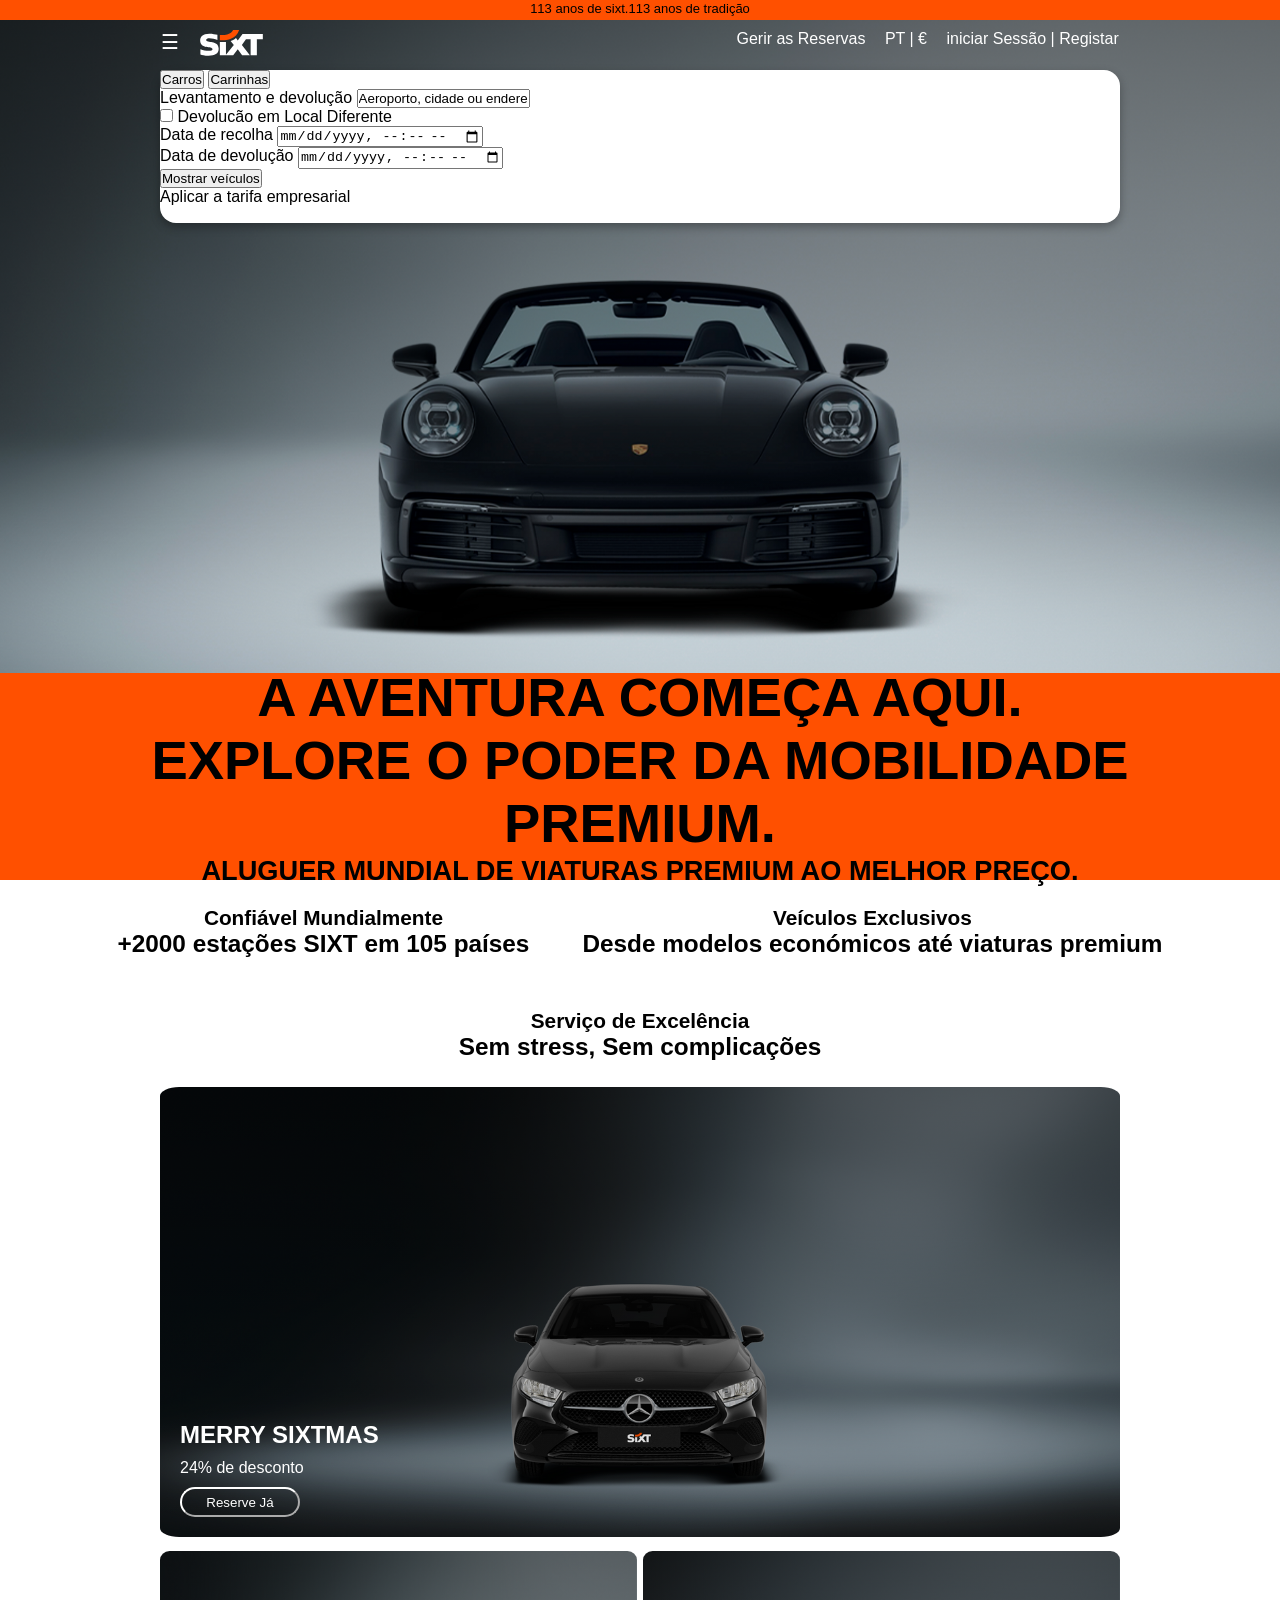
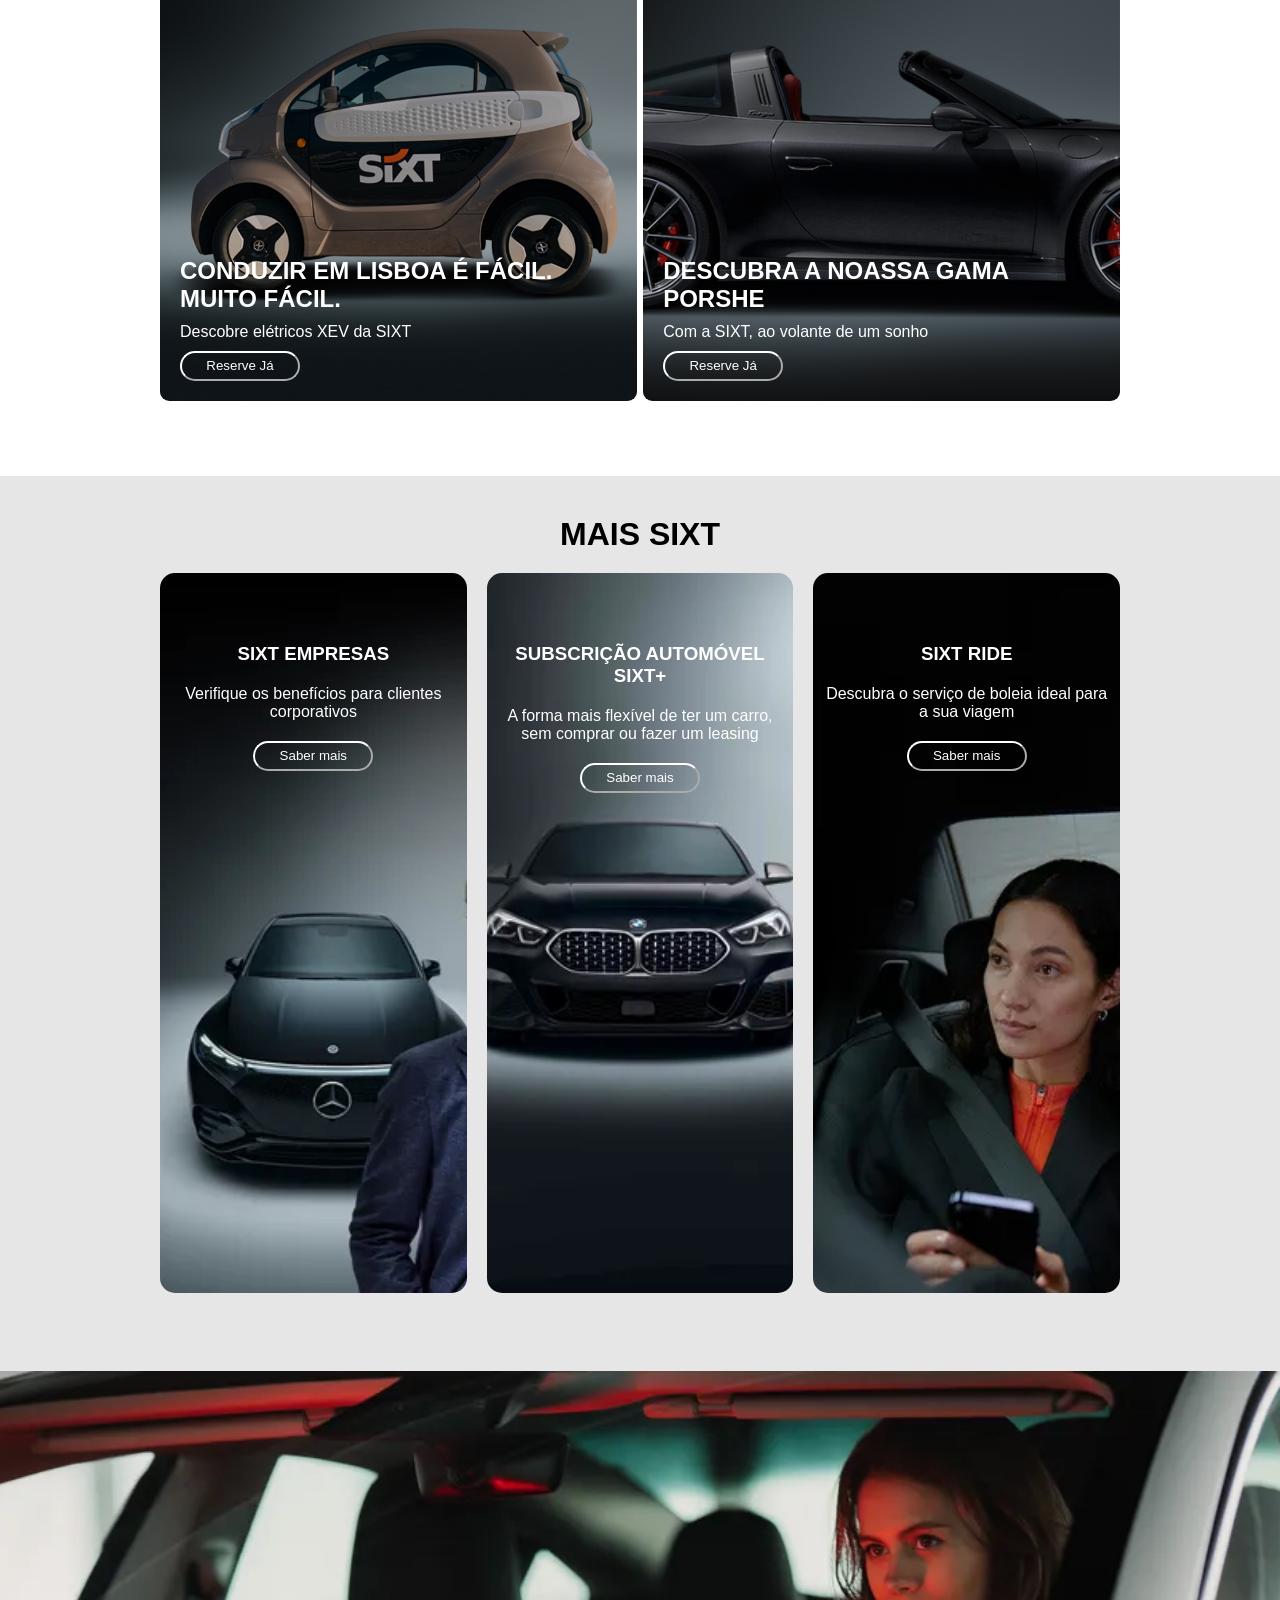
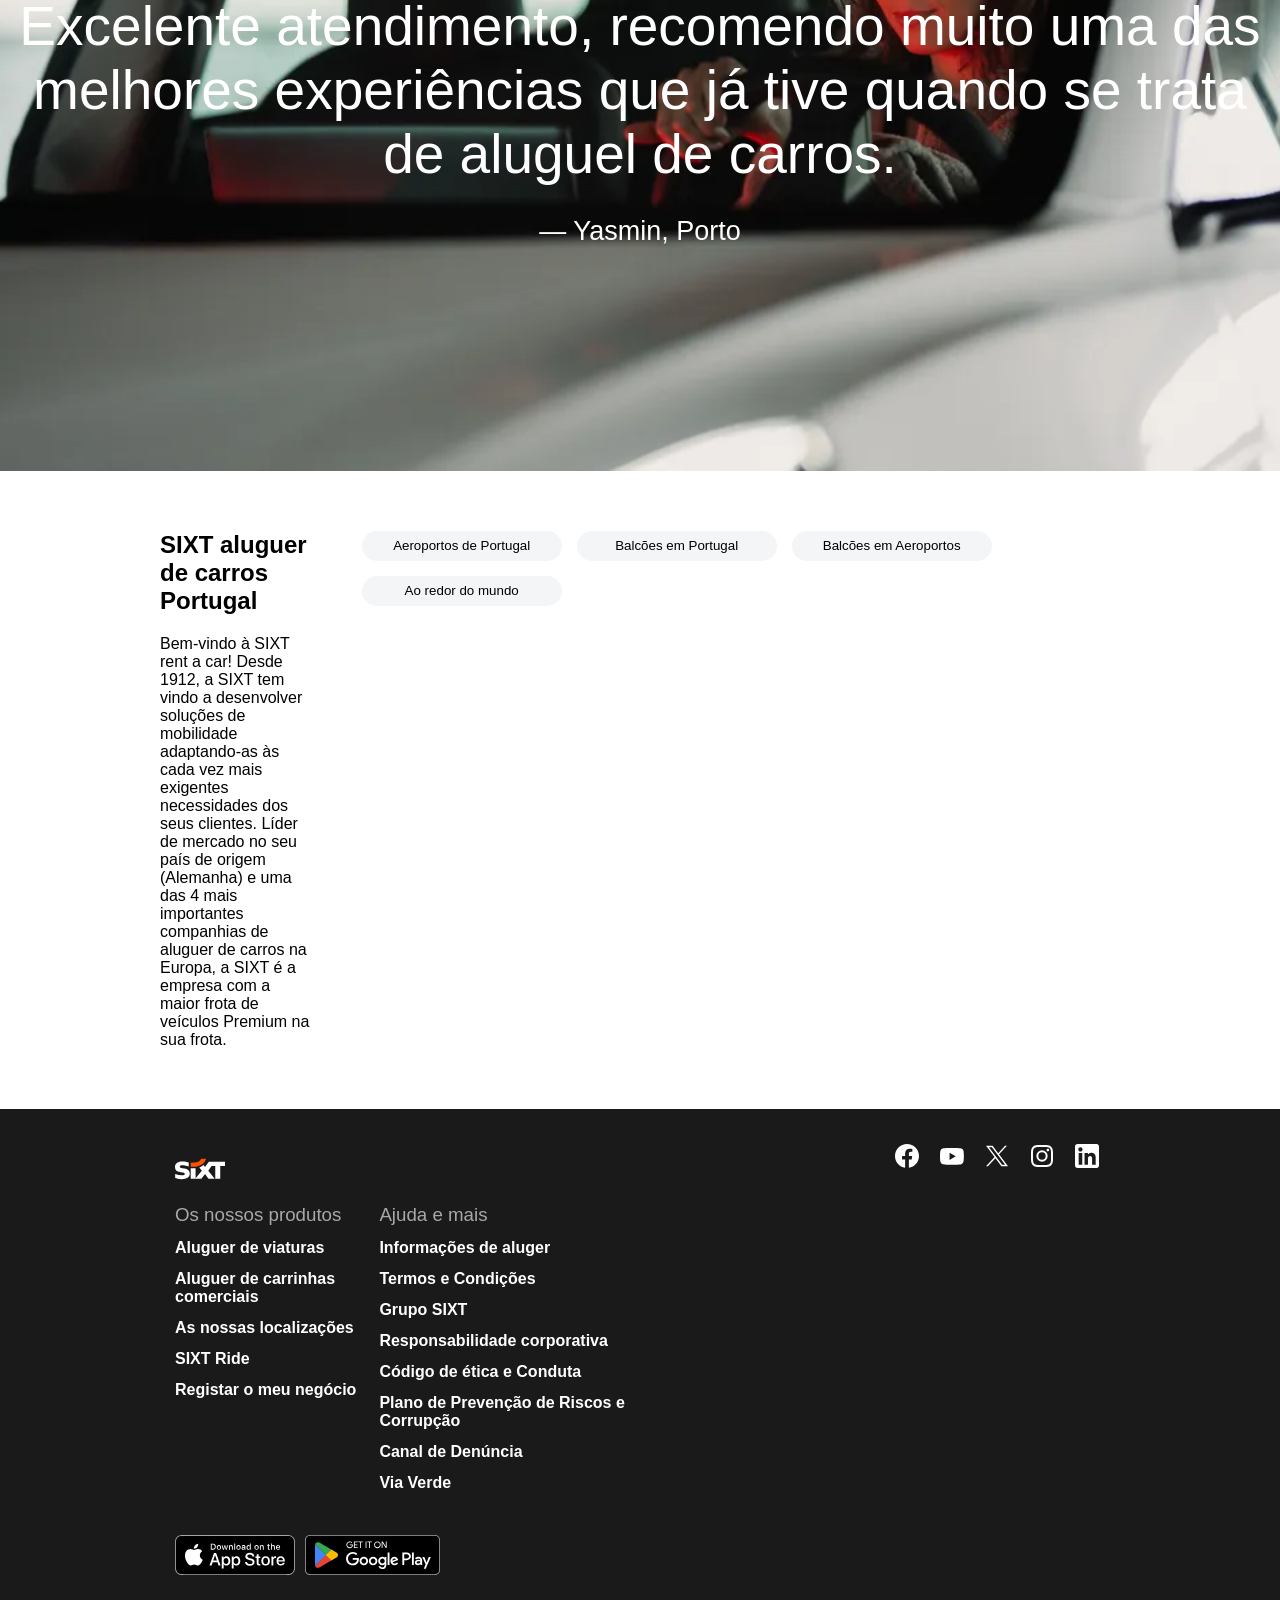
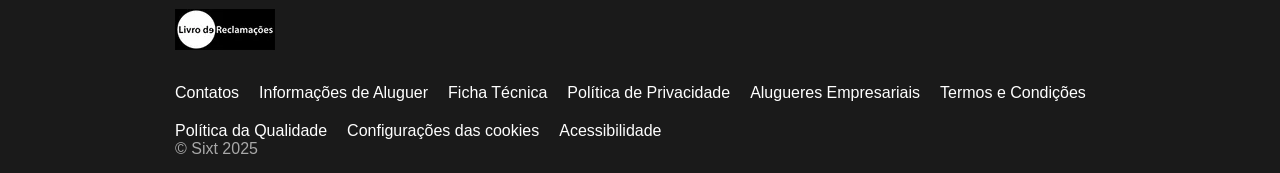
==== commit e45ed361: "Menu Branco c/ visual completo +media querys" ====
--- a/tst1/template.html
+++ b/tst1/template.html
@@ -10,7 +10,7 @@
 
 <body>
 
-    <div class="div1"> <!--conteiner laranja-->
+    <div class="div1"> <!--container laranja-->
         113 anos de sixt.113 anos de tradição
     </div>
 
@@ -37,39 +37,13 @@
                         </svg>
                     </span>
 
-                </li>
-                <li class="direita">
-
-                    Gerir as Reservas
-                </li>
-                <li>PT | €</li>
-                <li>iniciar Sessão | Registar</li>
-            </ul>
-            <div id="submenu_lateral">
-                <div id="submenu_conteudo">
-                    <div id="submenu-header">
-                        <span id="fechar_btn"
-                            onclick="gerirMenu()">&times</span><!--"&times" é o "x" para fechar o submenu-->
-                        <svg id="menu-logo" viewBox="0 0 1000 415" xmlns="http://www.w3.org/2000/svg" width="65"
-                            height="26">
-                            <path
-                                d="M1000,64.3486862v84.5219345h-95.2709351v252.7862091h-99.5255127V148.8706207h-74.5170898 l-65.0908813,92.5158997l127.5218506,160.2667694H669.3632202l-69.3630371-94.046936l-72.9190063,94.046936l-213.0421143,0.00354 V190.5054321h97.5005188v203.3267822l125.5004578-152.445694l-51.6677246-63.997345 c7.6235046-2.5435333,16.0619202-5.8243561,23.2832642-8.8723755 c23.7313232-10.0188751,44.5698853-25.2941437,63.2211914-40.5835037l28.1234131,40.1813431l75.8929443-103.7659531H1000z M134.3661499,410c97.6028442-0.440979,161.247345-30.2647705,161.247345-110.5075073 c0-143.5592499-199.9646301-82.3382568-199.9646301-138.7579498c0-19.3815918,21.1101761-27.1850281,52.5779114-27.1850281 c38.5479431,0,88.2718964,12.9645538,126.8304138,25.4528809v-81.449234 C243.035614,68.3632965,197.4109497,57.910511,147.9374847,57.910511c-111.4317169,0-147.8100891,52.4192009-147.937088,109.1599121 c-0.3210258,144.0284271,196.6414948,82.6945648,196.6414948,138.6450653c0,18.8383179-20.8843994,27.3014221-62.6779022,27.3331909 c-41.137352,0-85.1145477-9.9836121-130.2947083-24.8884583v81.4316101C28.4518681,399.6565552,67.6136551,410,134.3661499,410"
-                                fill="currentColor">
-                            </path>
-                            <path class="til"
-                                d="M392.2088318,78.2566071c-22.76474,2.9633179-53.3857727,2.9492111-78.1648254,2.7375565 v81.8302383h46.2702332c63.235321,0,216.3617249-13.6207428,262.1486511-162.8244019h-97.69104 C495.9676514,56.7865753,446.7869873,71.2751541,392.2088318,78.2566071"
-                                fill="currentColor">
-                            </path>
-                        </svg>
-                    </div>
-                    <ul id="lista_submenu">
-                        <li>Rent</li>
-                        <li>Estações de aluguer de carros</li>
-                        <li>Business</li>
-                        <li>Ride</li>
-                        <li>SIXT+</li>
-                    </ul>
-                </div>
+                    </li>
+                    <li class= "direita">
+                        Gerir as Reservas
+                    </li>
+                    <li>PT | €</li>
+                    <li>iniciar Sessão | Registar</li>
+                </ul>
             </div>
         </div>
     </div>
@@ -77,19 +51,45 @@
     <div class="nav_var">
 
         <div class="btnVeiculos">
-            <button type="button" id="btnCarros">Carros</button>
+            <button type="button" id="btnCarros"><img src="" class="btnIcon">Carros</button>
             <button type="button" id="btnCarrinhas">Carrinhas</button>
         </div>
 
         <div class="form">
-            <input type="text" id="txtbox1" name="" value="Aeroporto, cidade ou endereço">
-            <input type="button" id="btnDevolucao" name="" value="+Local de devolução diferente">
-            <input id="dataDevolucao" type="datetime-local" value="">
-            <input id="dataRecolha" type="datetime-local" value="">
-            <button type="submit" id="btnMostarVeiculos">Mostrar veículos</button>
-
-        </div>
-    </div>
+            <div class="linha">
+                <div class="grupo-input">
+                    <label class="btnHidden" for="">Levantamento e devolução</label>
+                    <input type="text" id="txtbox1" name="" value="Aeroporto, cidade ou endereço">
+                </div>
+                <div class="btnHidden">
+                    <input type="checkbox" id="btnDevolucao" name="devolução" >
+                    <label for="btnDevolucao" id="labelDevolucao">Devolucão em Local Diferente</label>
+            </div>
+
+            </div>
+            
+
+            <div class="linha">
+                <div class="grupo-input">
+                    <label class="btnHidden"  for="">Data de recolha</label>
+                    <input class="btnHidden" id="dataRecolha" type="datetime-local" value="">
+
+                </div>
+
+                <div class="grupo-input">
+                    <label class="btnHidden"  for="">Data de devolução</label>
+                    <input class="btnHidden" id="dataDevolucao" type="datetime-local" value="">
+
+                </div>
+                
+                <button type="submit" id="btnMostarVeiculos">Mostrar veículos</button>
+            </div>
+            
+        </div>
+
+        <div class="tarifa"> Aplicar a tarifa empresarial</div>
+
+    </div> 
 
     <div class="div3">
         <h1>A aventura começa aqui.</h1>
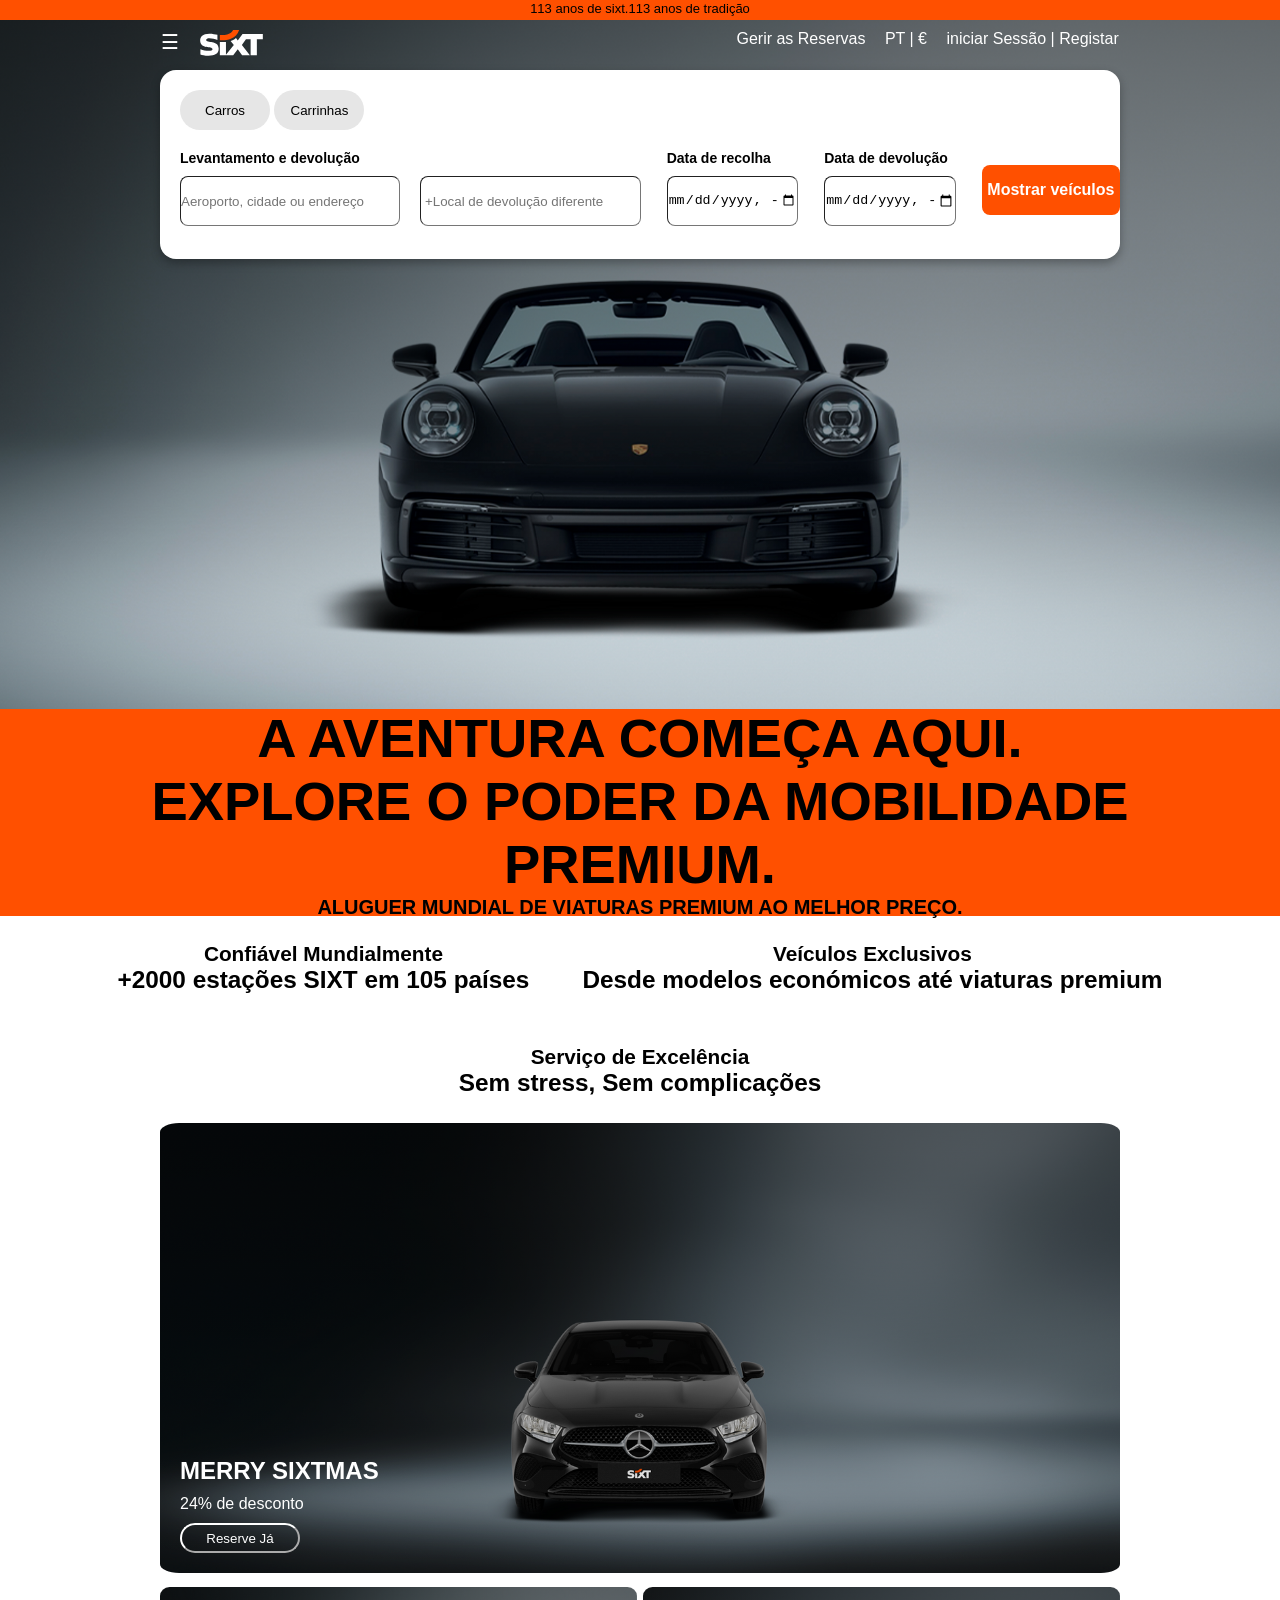
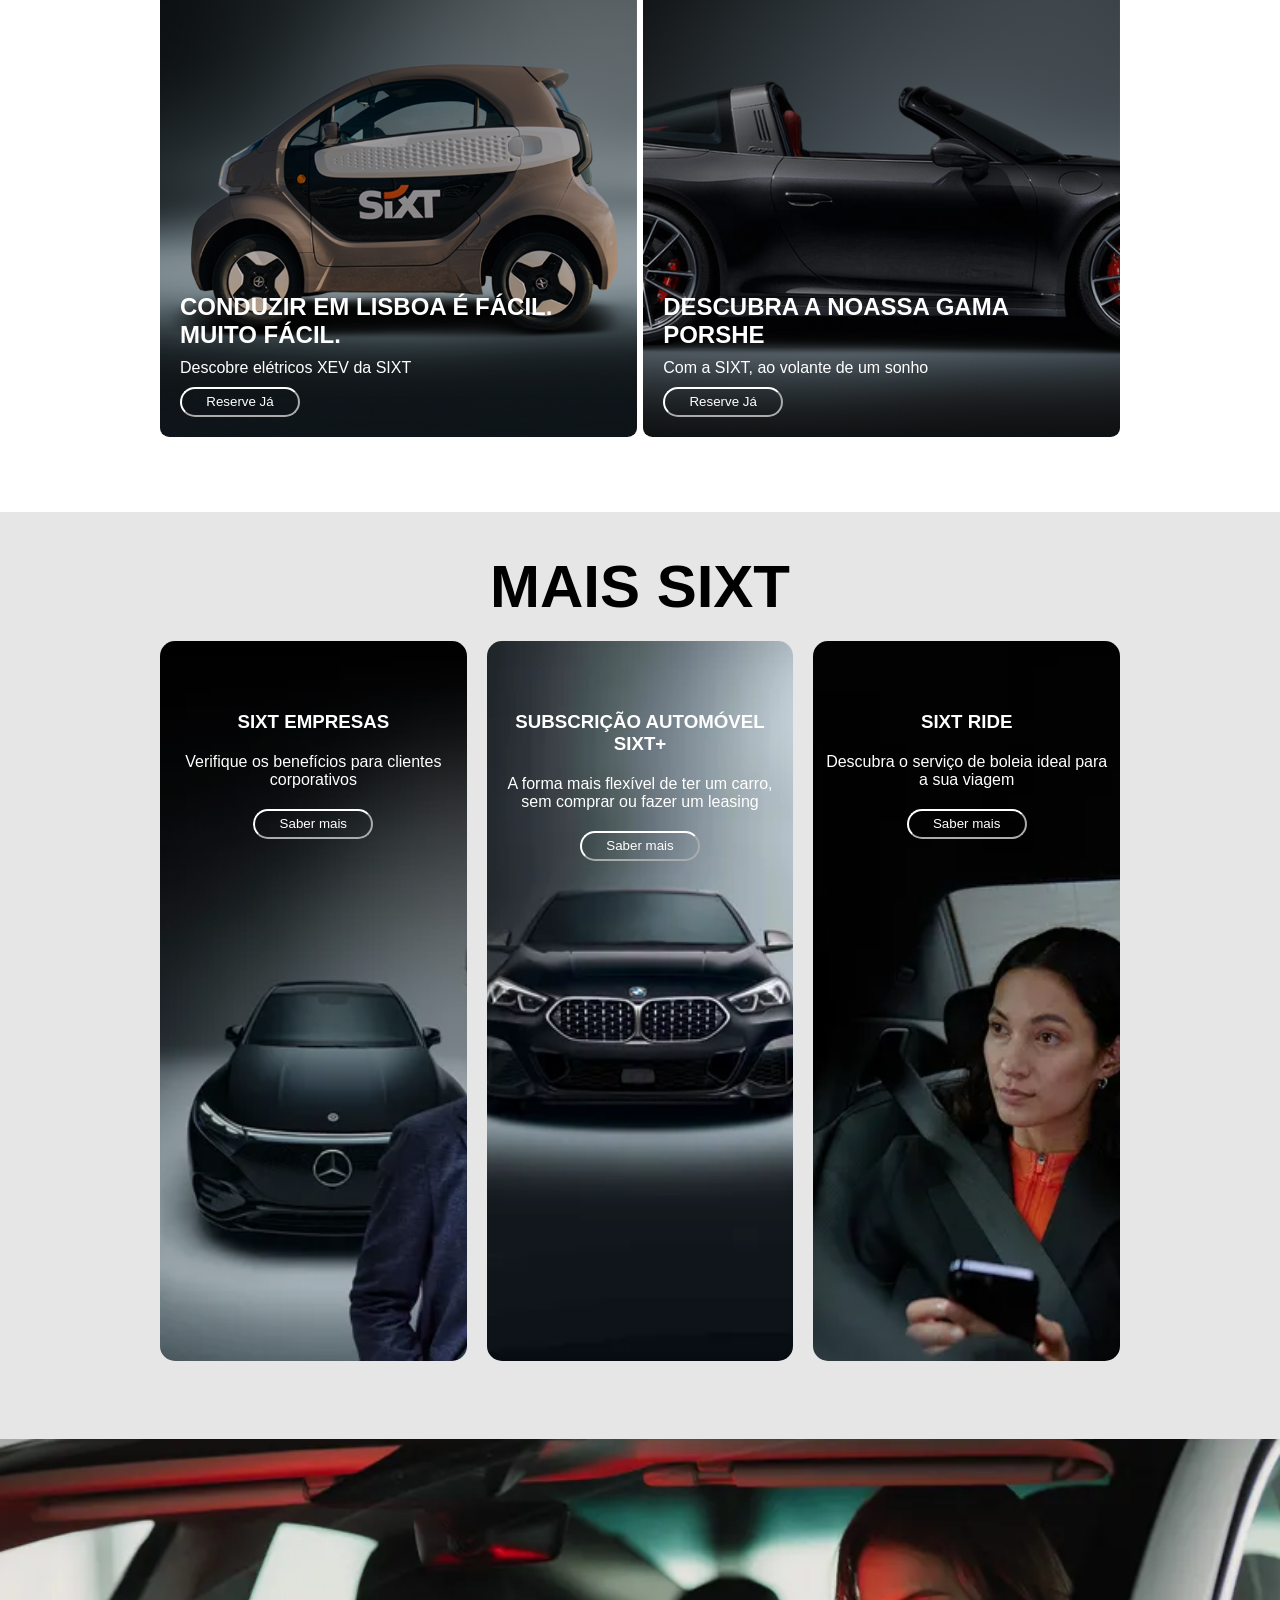
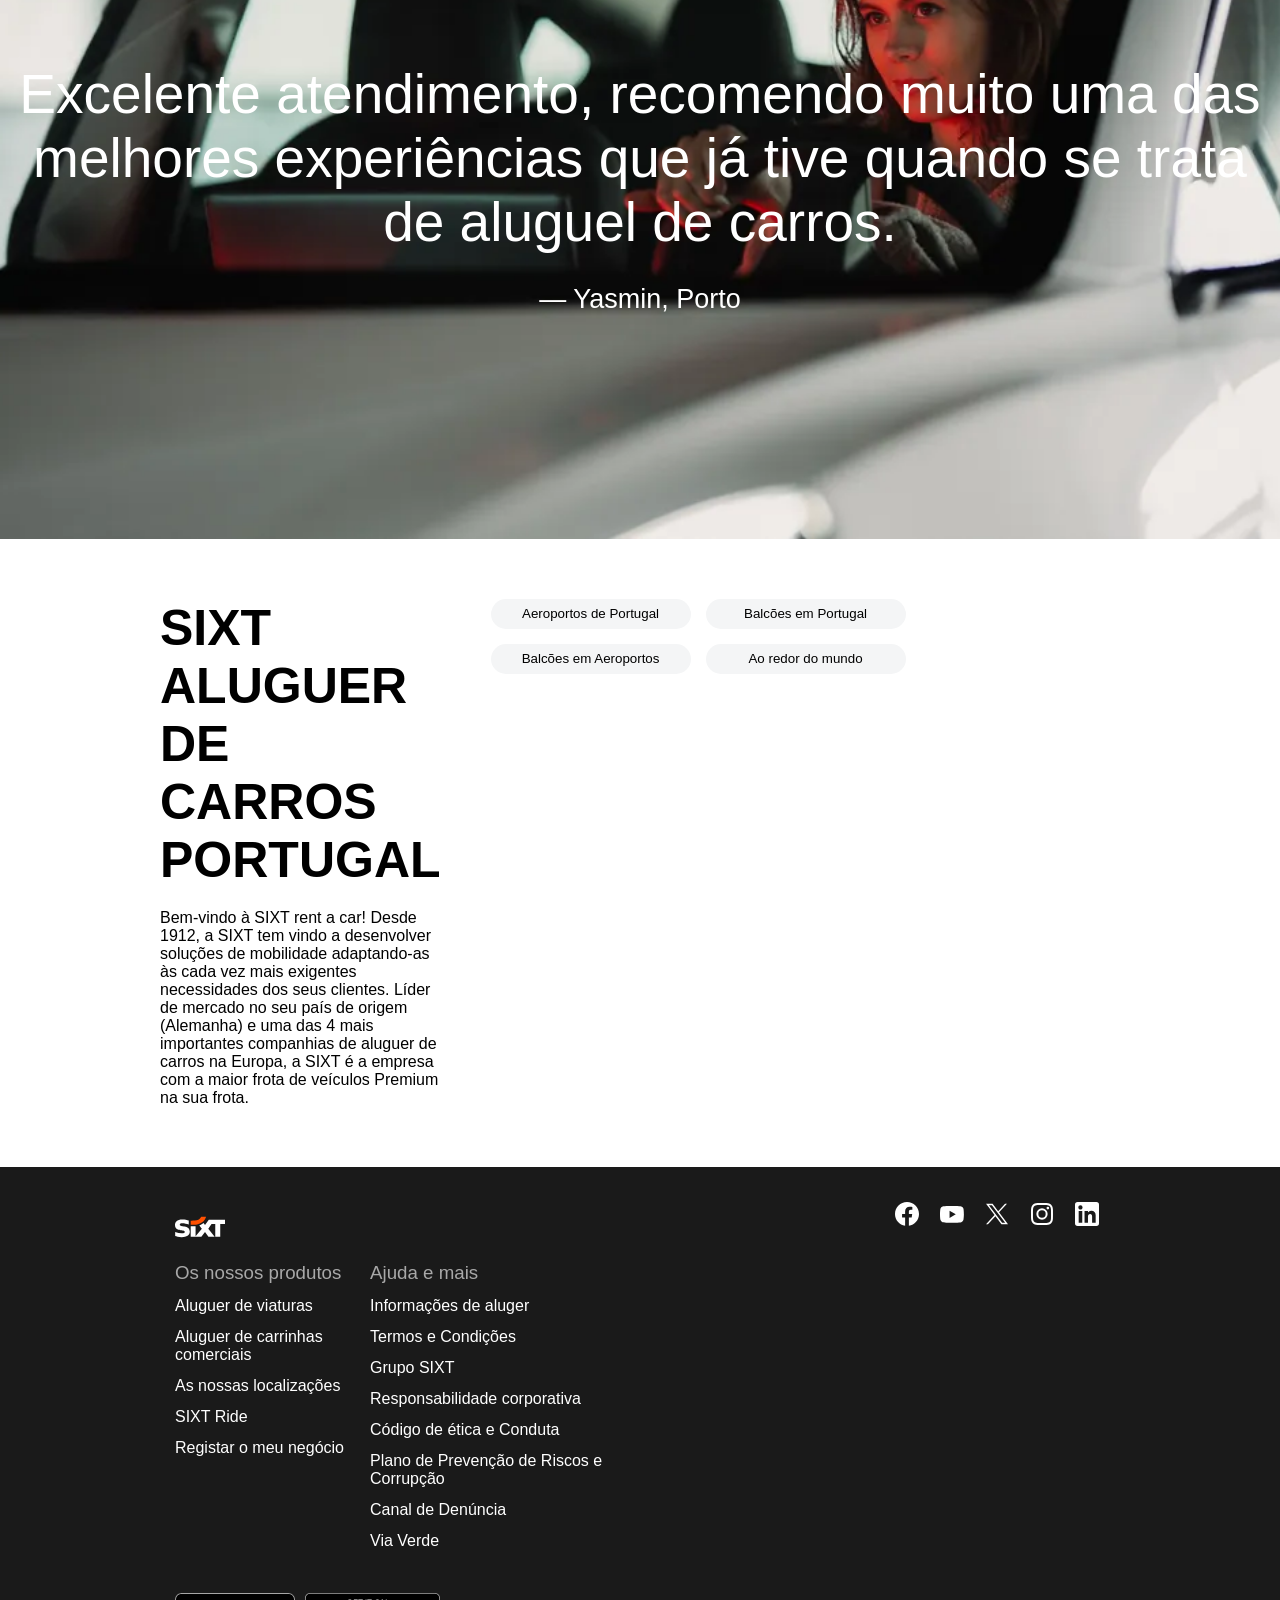
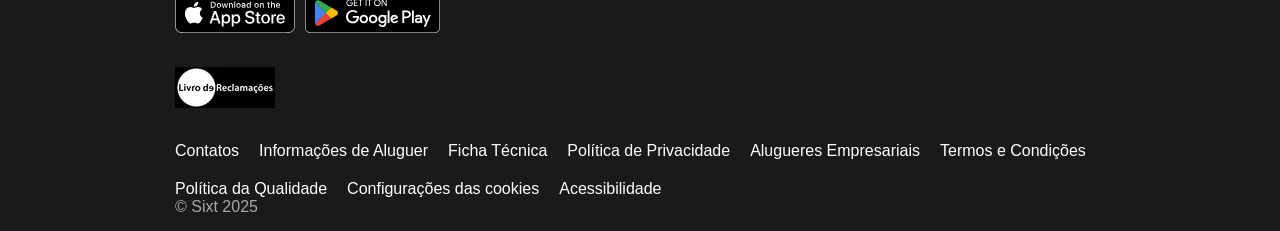
==== commit a2460908: "Submenus da nav_bar, custumizações estéticas na página toda,fontes, cores, titulos, etc" ====
--- a/tst1/template.html
+++ b/tst1/template.html
@@ -10,7 +10,7 @@
 
 <body>
 
-    <div class="div1"> <!--container laranja-->
+    <div class="div1"> <!--conteiner laranja-->
         113 anos de sixt.113 anos de tradição
     </div>
 
@@ -37,13 +37,38 @@
                         </svg>
                     </span>
 
-                    </li>
-                    <li class= "direita">
-                        Gerir as Reservas
-                    </li>
-                    <li>PT | €</li>
-                    <li>iniciar Sessão | Registar</li>
-                </ul>
+                </li>
+                <li class="direita">
+                    Gerir as Reservas
+                </li>
+                <li>PT | €</li>
+                <li>iniciar Sessão | Registar</li>
+            </ul>
+            <div id="submenu_lateral">
+                <div id="submenu_conteudo">
+                    <div id="submenu-header">
+                        <span id="fechar_btn"
+                            onclick="gerirMenu()">×</span><!--"&times" é o "x" para fechar o submenu-->
+                        <svg id="menu-logo" viewBox="0 0 1000 415" xmlns="http://www.w3.org/2000/svg" width="65"
+                            height="26">
+                            <path
+                                d="M1000,64.3486862v84.5219345h-95.2709351v252.7862091h-99.5255127V148.8706207h-74.5170898 l-65.0908813,92.5158997l127.5218506,160.2667694H669.3632202l-69.3630371-94.046936l-72.9190063,94.046936l-213.0421143,0.00354 V190.5054321h97.5005188v203.3267822l125.5004578-152.445694l-51.6677246-63.997345 c7.6235046-2.5435333,16.0619202-5.8243561,23.2832642-8.8723755 c23.7313232-10.0188751,44.5698853-25.2941437,63.2211914-40.5835037l28.1234131,40.1813431l75.8929443-103.7659531H1000z M134.3661499,410c97.6028442-0.440979,161.247345-30.2647705,161.247345-110.5075073 c0-143.5592499-199.9646301-82.3382568-199.9646301-138.7579498c0-19.3815918,21.1101761-27.1850281,52.5779114-27.1850281 c38.5479431,0,88.2718964,12.9645538,126.8304138,25.4528809v-81.449234 C243.035614,68.3632965,197.4109497,57.910511,147.9374847,57.910511c-111.4317169,0-147.8100891,52.4192009-147.937088,109.1599121 c-0.3210258,144.0284271,196.6414948,82.6945648,196.6414948,138.6450653c0,18.8383179-20.8843994,27.3014221-62.6779022,27.3331909 c-41.137352,0-85.1145477-9.9836121-130.2947083-24.8884583v81.4316101C28.4518681,399.6565552,67.6136551,410,134.3661499,410"
+                                fill="currentColor">
+                            </path>
+                            <path class="til"
+                                d="M392.2088318,78.2566071c-22.76474,2.9633179-53.3857727,2.9492111-78.1648254,2.7375565 v81.8302383h46.2702332c63.235321,0,216.3617249-13.6207428,262.1486511-162.8244019h-97.69104 C495.9676514,56.7865753,446.7869873,71.2751541,392.2088318,78.2566071"
+                                fill="currentColor">
+                            </path>
+                        </svg>
+                    </div>
+                    <ul id="lista_submenu">
+                        <li>Rent</li>
+                        <li>Estações de aluguer de carros</li>
+                        <li>Business</li>
+                        <li>Ride</li>
+                        <li>SIXT+</li>
+                    </ul>
+                </div>
             </div>
         </div>
     </div>
@@ -51,50 +76,47 @@
     <div class="nav_var">
 
         <div class="btnVeiculos">
-            <button type="button" id="btnCarros"><img src="" class="btnIcon">Carros</button>
+            <button type="button" id="btnCarros">Carros</button>
             <button type="button" id="btnCarrinhas">Carrinhas</button>
         </div>
 
         <div class="form">
-            <div class="linha">
-                <div class="grupo-input">
-                    <label class="btnHidden" for="">Levantamento e devolução</label>
-                    <input type="text" id="txtbox1" name="" value="Aeroporto, cidade ou endereço">
-                </div>
-                <div class="btnHidden">
-                    <input type="checkbox" id="btnDevolucao" name="devolução" >
-                    <label for="btnDevolucao" id="labelDevolucao">Devolucão em Local Diferente</label>
-            </div>
-
-            </div>
-            
-
-            <div class="linha">
-                <div class="grupo-input">
-                    <label class="btnHidden"  for="">Data de recolha</label>
-                    <input class="btnHidden" id="dataRecolha" type="datetime-local" value="">
-
-                </div>
-
-                <div class="grupo-input">
-                    <label class="btnHidden"  for="">Data de devolução</label>
-                    <input class="btnHidden" id="dataDevolucao" type="datetime-local" value="">
-
-                </div>
-                
-                <button type="submit" id="btnMostarVeiculos">Mostrar veículos</button>
-            </div>
-            
-        </div>
-
-        <div class="tarifa"> Aplicar a tarifa empresarial</div>
-
-    </div> 
+            <div id="primeira_seccao">
+                <h2>Levantamento e devolução</h2>
+
+                <div id="levantamentos_devolucoes">
+                    <input type="text" id="txtbox1" name="" placeholder="Aeroporto, cidade ou endereço"
+                        autocomplete="off">
+                    <div id="levantamentos">
+                        <ul id="lista_levantamentos"> </ul>
+                        <div id="detalhes_levantamento"></div>
+                    </div>
+                    <input type="text" id="txtbox2" name="" placeholder=" +Local de devolução diferente"
+                        autocomplete="off">
+                    <div id="devolucoes">
+                        <ul id="lista_devolucoes"></ul>
+                        <div id="detalhes_devolucao"></div>
+                    </div>
+                </div>
+            </div>
+            <div id="recolha">
+                <h2>Data de recolha</h3>
+                    <input id="dataRecolha" type="datetime-local" value="">
+            </div>
+            <div id="devolucao">
+                <h2>Data de devolução</h2>
+                <input id="dataDevolucao" type="datetime-local" value="">
+            </div>
+            <div id="mostrar_veiculos">
+                <button type="submit" id="btnMostrarVeiculos">Mostrar veículos</button>
+            </div>
+        </div>
+    </div>
 
     <div class="div3">
         <h1>A aventura começa aqui.</h1>
         <h1> Explore o poder da mobilidade premium.</h1>
-        <h4>Aluguer mundial de viaturas premium ao melhor preço.</h4>
+        <h2>Aluguer mundial de viaturas premium ao melhor preço.</h4>
     </div>
 
     <div class="div4">
@@ -209,7 +231,7 @@
     <div id="ultimo_andar">
         <div id="ultimo_andar_conteudo">
             <div id="texto_ultimo_andar">
-                <h2>SIXT aluguer de carros Portugal</h2>
+                <h2>SIXT ALUGUER DE CARROS PORTUGAL</h2>
                 <span>Bem-vindo à SIXT rent a car! Desde 1912, a SIXT tem vindo a desenvolver soluções de mobilidade
                     adaptando-as às cada vez mais exigentes necessidades dos seus clientes. Líder de mercado no seu país
                     de
--- a/tst1/template.css
+++ b/tst1/template.css
@@ -1,19 +1,16 @@
 @charset "UTF-8";
-
 @font-face {
   font-family: "Helvetica";
   src: url("/Font/HelveticaNowDisplay.otf");
   font-weight: 700;
   font-size: normal;
 }
-
 @font-face {
   font-family: "Roboto";
   src: url("/Font/Roboto-Black.ttf");
   font-weight: 100;
   font-style: normal;
 }
-
 .til {
   color: #FF5000;
 }
@@ -25,7 +22,7 @@
 }
 
 body {
-  font-family: "Roboto", Arial, sans-serif;
+  font-family: "Helvetica";
 }
 
 .div1 {
@@ -53,31 +50,33 @@
   grid-row: 1/1;
   grid-column: 2/3;
 }
-
-.header #submenu_conteudo {
+.header #submenu_lateral #submenu_conteudo {
   padding: 20px;
   text-align: left;
   display: block;
 }
-
-.header #submenu_conteudo #submenu-header {
+.header #submenu_lateral #submenu_conteudo #submenu-header {
   gap: 15px;
   display: flex;
 }
-
-.header #lista_submenu {
-  list-style: none;
-  display: block;
-}
-
-.header #lista_submenu li {
+.header #submenu_lateral #submenu_conteudo #submenu-header #fechar_btn {
+  font-size: 25px;
+  cursor: pointer;
+}
+.header #submenu_lateral #lista_submenu {
+  list-style: none;
+  display: block;
+}
+.header #submenu_lateral #lista_submenu li {
   padding-top: 20px;
 }
+.header #submenu_lateral.aberto {
+  width: 100%;
+}
 
 .lista {
   display: flex;
 }
-
 .lista #menu-icon {
   font-size: 20px;
   cursor: pointer;
@@ -93,7 +92,7 @@
   left: 0;
   background-color: white;
   overflow-x: hidden;
-  transition: 0.4s;
+  transition: 0.25s;
 }
 
 .lista li {
@@ -110,12 +109,207 @@
 .nav_var {
   background-color: white;
   width: 95%;
-  height: 17vh;
+  height: 21vh;
   border-radius: 1rem;
   box-shadow: 0px 4px 10px rgba(0, 0, 0, 0.3);
   top: 0;
   margin: -955px auto 0 auto;
   position: sticky;
+}
+.nav_var .btnVeiculos {
+  padding: 20px;
+}
+.nav_var .btnVeiculos #btnCarros,
+.nav_var .btnVeiculos #btnCarrinhas {
+  height: 40px;
+  width: 90px;
+  gap: 10px;
+  border-radius: 2rem;
+  background-color: rgb(230, 230, 230);
+  cursor: pointer;
+  border: none;
+}
+.nav_var .btnVeiculos #btnCarros:hover,
+.nav_var .btnVeiculos #btnCarrinhas:hover {
+  background-color: rgb(210, 210, 210);
+}
+.nav_var .btnVeiculos #btnCarros:focus,
+.nav_var .btnVeiculos #btnCarrinhas:focus {
+  background-color: #000;
+  color: white;
+}
+.nav_var .form {
+  display: flex;
+  position: relative;
+  width: 100%;
+  gap: 26px;
+  padding-left: 20px;
+}
+.nav_var .form h2 {
+  font-family: "Roboto", Arial, sans-serif;
+  font-size: 14px;
+  margin-bottom: 10px;
+}
+.nav_var .form #primeira_seccao {
+  display: block;
+  width: 50%;
+  gap: 30px;
+}
+.nav_var .form #primeira_seccao #levantamentos_devolucoes {
+  display: flex;
+  width: 100%;
+  height: 100%;
+  gap: 20px;
+}
+.nav_var .form #primeira_seccao #levantamentos_devolucoes #txtbox1,
+.nav_var .form #primeira_seccao #levantamentos_devolucoes #txtbox2 {
+  outline: none;
+  width: 50%;
+  border-radius: 0.5rem;
+  border-width: 0.1rem;
+}
+.nav_var .form #primeira_seccao #levantamentos_devolucoes #txtbox1:focus,
+.nav_var .form #primeira_seccao #levantamentos_devolucoes #txtbox2:focus {
+  border: solid;
+  border-color: #FF5000;
+}
+.nav_var .form #primeira_seccao #levantamentos_devolucoes #levantamentos {
+  display: none;
+  position: absolute;
+  top: 100%;
+  left: 0;
+  width: 950px;
+  height: 600px;
+  background: white;
+  z-index: 999;
+  border-radius: 1rem;
+  margin-top: 20px;
+  margin-left: 10px;
+}
+.nav_var .form #primeira_seccao #levantamentos_devolucoes #levantamentos.active {
+  display: flex !important;
+}
+.nav_var .form #primeira_seccao #levantamentos_devolucoes #levantamentos #lista_levantamentos {
+  width: 40%;
+  list-style: none;
+  padding: 14px;
+  gap: 100px;
+  margin: 0;
+  border-right: 1px solid #eee;
+}
+.nav_var .form #primeira_seccao #levantamentos_devolucoes #levantamentos #lista_levantamentos li {
+  padding: 15px;
+  cursor: pointer;
+  color: #000;
+}
+.nav_var .form #primeira_seccao #levantamentos_devolucoes #levantamentos #lista_levantamentos li:hover {
+  background-color: #f0f0f0;
+}
+.nav_var .form #primeira_seccao #levantamentos_devolucoes #levantamentos #detalhes_levantamento {
+  width: 60%;
+  padding: 20px;
+  background: #fafafa;
+  min-height: 150px;
+  color: #333;
+  border-radius: 1rem;
+}
+.nav_var .form #primeira_seccao #levantamentos_devolucoes #levantamentos #detalhes_levantamento #info_aeroporto {
+  padding-top: 20px;
+  list-style: none;
+}
+.nav_var .form #primeira_seccao #levantamentos_devolucoes #levantamentos #detalhes_levantamento #info_aeroporto #detalhes_estacao {
+  cursor: pointer;
+}
+.nav_var .form #primeira_seccao #levantamentos_devolucoes #levantamentos #detalhes_levantamento #info_aeroporto li {
+  display: block;
+  padding: 6px;
+}
+.nav_var .form #primeira_seccao #levantamentos_devolucoes #devolucoes {
+  display: none;
+  position: absolute;
+  top: 100%;
+  left: 0;
+  width: 950px;
+  height: 600px;
+  background: white;
+  z-index: 999;
+  border-radius: 1rem;
+  margin-top: 20px;
+  margin-left: 300px;
+}
+.nav_var .form #primeira_seccao #levantamentos_devolucoes #devolucoes.active {
+  display: flex !important;
+}
+.nav_var .form #primeira_seccao #levantamentos_devolucoes #devolucoes #detalhes_devolucao {
+  width: 60%;
+  padding: 20px;
+  background: #fafafa;
+  min-height: 150px;
+  color: #333;
+  border-radius: 1rem;
+}
+.nav_var .form #primeira_seccao #levantamentos_devolucoes #devolucoes #detalhes_devolucao #info_aeroporto #detalhes_estacao {
+  cursor: pointer;
+}
+.nav_var .form #primeira_seccao #levantamentos_devolucoes #devolucoes #detalhes_devolucao #info_aeroporto li {
+  display: block;
+  padding: 6px;
+}
+.nav_var .form #primeira_seccao #levantamentos_devolucoes #devolucoes #lista_devolucoes {
+  width: 40%;
+  list-style: none;
+  padding: 14px;
+  gap: 100px;
+  margin: 0;
+  border-right: 1px solid #eee;
+}
+.nav_var .form #primeira_seccao #levantamentos_devolucoes #devolucoes #lista_devolucoes li {
+  padding: 15px;
+  cursor: pointer;
+  color: #000;
+}
+.nav_var .form #primeira_seccao #levantamentos_devolucoes #devolucoes #lista_devolucoes li:hover {
+  background-color: #f0f0f0;
+  /* Laranja da Sixt ao passar o rato */
+}
+.nav_var #recolha,
+.nav_var #devolucao {
+  width: 14%;
+}
+.nav_var #dataRecolha,
+.nav_var #dataDevolucao {
+  border-radius: 0.5rem;
+  height: 100%;
+  width: 100%;
+  border-width: 0.1rem;
+  outline: none;
+}
+.nav_var #dataRecolha:hover,
+.nav_var #dataDevolucao:hover {
+  cursor: pointer;
+}
+.nav_var #dataRecolha:focus,
+.nav_var #dataDevolucao:focus {
+  border: solid;
+  border-color: #FF5000;
+}
+.nav_var #mostrar_veiculos {
+  width: 15%;
+  height: 50px;
+}
+.nav_var #mostrar_veiculos #btnMostrarVeiculos {
+  margin-top: 11%;
+  border-radius: 0.5rem;
+  border: none;
+  height: 100%;
+  width: 100%;
+  background-color: #FF5000;
+  color: white;
+  font-size: 16px;
+  font-weight: bold;
+}
+.nav_var #mostrar_veiculos #btnMostrarVeiculos:hover {
+  cursor: pointer;
 }
 
 .div3 {
@@ -140,7 +334,7 @@
   align-items: center;
   text-align: center;
   -moz-column-gap: 80px;
-  column-gap: 80px;
+       column-gap: 80px;
   height: 50vh;
 }
 
@@ -151,10 +345,9 @@
   grid-template-columns: 1fr;
   grid-template-rows: repeat(3, 1fr);
   -moz-column-gap: 0.5vw;
-  column-gap: 0.5vw;
+       column-gap: 0.5vw;
   row-gap: 1.5vh;
 }
-
 .gallery .img-gallery {
   width: 100%;
   height: 87vh;
@@ -166,7 +359,6 @@
   flex-direction: column;
   justify-content: end;
 }
-
 .gallery .img-gallery ul {
   list-style-type: none;
   display: flex;
@@ -174,7 +366,6 @@
   padding: 20px;
   gap: 10px;
 }
-
 .gallery .img-gallery ul button {
   align-items: center;
   color: white;
@@ -185,19 +376,16 @@
   background-color: transparent;
   cursor: pointer;
 }
-
 .gallery #img_mercedes {
   background-image: linear-gradient(to top, rgba(0, 0, 0, 0), rgba(0, 0, 0, 0.5)), url(conteiner_mercedes.png);
   grid-column: 1/1;
   grid-row: 1/2;
 }
-
 .gallery #img_smart {
   background-image: linear-gradient(to top, rgba(0, 0, 0, 0), rgba(0, 0, 0, 0.5)), url(conteiner_smart.png);
   grid-column: 1/1;
   grid-row: 2/3;
 }
-
 .gallery #img_porche {
   background-image: linear-gradient(to top, rgba(0, 0, 0, 0), rgba(0, 0, 0, 0.5)), url(conteiner_porshe.png);
   grid-column: 1/1;
@@ -212,13 +400,13 @@
   background-color: rgb(230, 230, 230);
   overflow: hidden;
 }
-
 #quarto_andar h1 {
+  font-size: 60px;
   padding-top: 40px;
   padding-bottom: 20px;
   text-align: center;
-}
-
+  font-family: "Roboto", Arial, sans-serif;
+}
 #quarto_andar #carrossel_quarto_andar {
   display: flex;
   padding-left: 15px;
@@ -227,23 +415,20 @@
   width: 100%;
   transition: transform 0.4s ease;
 }
-
 #quarto_andar #carrossel_quarto_andar #sixt_empresas {
   cursor: pointer;
   text-align: center;
   border-radius: 15px;
   display: block;
   color: white;
-  background-image: url(homem_com_mercedes.png);
+  background-image: linear-gradient(to top, rgba(0, 0, 0, 0), rgba(0, 0, 0, 0.5)), url(homem_com_mercedes.png);
   background-size: cover;
   height: 930px;
   flex: 0 0 95%;
 }
-
 #quarto_andar #carrossel_quarto_andar #sixt_empresas ul {
   list-style: none;
 }
-
 #quarto_andar #carrossel_quarto_andar #sixt_empresas ul button {
   align-items: center;
   color: white;
@@ -254,15 +439,13 @@
   background-color: transparent;
   cursor: pointer;
 }
-
 #quarto_andar #carrossel_quarto_andar #sixt_empresas ul h3 {
+  font-family: "Roboto", Arial, sans-serif;
   padding-top: 60px;
 }
-
 #quarto_andar #carrossel_quarto_andar #sixt_empresas ul li {
   padding: 10px;
 }
-
 #quarto_andar #carrossel_quarto_andar #subscrição_automóvel {
   cursor: pointer;
   text-align: center;
@@ -276,11 +459,9 @@
   height: 930px;
   flex: 0 0 95%;
 }
-
 #quarto_andar #carrossel_quarto_andar #subscrição_automóvel ul {
   list-style: none;
 }
-
 #quarto_andar #carrossel_quarto_andar #subscrição_automóvel ul button {
   align-items: center;
   color: white;
@@ -291,15 +472,13 @@
   background-color: transparent;
   cursor: pointer;
 }
-
 #quarto_andar #carrossel_quarto_andar #subscrição_automóvel ul h3 {
+  font-family: "Roboto", Arial, sans-serif;
   padding-top: 60px;
 }
-
 #quarto_andar #carrossel_quarto_andar #subscrição_automóvel ul li {
   padding: 10px;
 }
-
 #quarto_andar #carrossel_quarto_andar #SIXT_RIDE {
   cursor: pointer;
   text-align: center;
@@ -313,11 +492,9 @@
   height: 930px;
   flex: 0 0 95%;
 }
-
 #quarto_andar #carrossel_quarto_andar #SIXT_RIDE ul {
   list-style: none;
 }
-
 #quarto_andar #carrossel_quarto_andar #SIXT_RIDE ul button {
   align-items: center;
   color: white;
@@ -328,21 +505,18 @@
   background-color: transparent;
   cursor: pointer;
 }
-
 #quarto_andar #carrossel_quarto_andar #SIXT_RIDE ul h3 {
+  font-family: "Roboto", Arial, sans-serif;
   padding-top: 60px;
 }
-
 #quarto_andar #carrossel_quarto_andar #SIXT_RIDE ul li {
   padding: 10px;
 }
-
 #quarto_andar .carrossel_btn {
   padding-top: 30px;
   padding-bottom: 30px;
   text-align: center;
 }
-
 #quarto_andar .carrossel_btn #primeira,
 #quarto_andar .carrossel_btn #segunda,
 #quarto_andar .carrossel_btn #terceira {
@@ -364,15 +538,14 @@
   align-items: center;
   justify-content: center;
 }
-
 #quinto_andar span {
   max-width: 1450px;
   display: block;
   font-size: 55px;
   text-align: center;
 }
-
 #quinto_andar span #yasmin {
+  font-family: "Roboto", Arial, sans-serif;
   padding-top: 30px;
   font-size: 27px;
 }
@@ -382,21 +555,19 @@
   padding-bottom: 100px;
   gap: 40px;
 }
-
 #ultimo_andar #texto_ultimo_andar {
   width: 100%;
 }
-
 #ultimo_andar #texto_ultimo_andar h2 {
+  font-family: "Roboto", Arial, sans-serif;
+  font-weight: bold;
   padding-bottom: 20px;
 }
-
 #ultimo_andar #botoes #lista_aeroportos {
   gap: 50px;
   list-style: none;
   padding-top: 30px;
 }
-
 #ultimo_andar #botoes #lista_aeroportos #btn_aeroporto,
 #ultimo_andar #botoes #lista_aeroportos #btn_balcoes1,
 #ultimo_andar #botoes #lista_aeroportos #btn_balcoes2,
@@ -408,14 +579,12 @@
   border-radius: 15px;
   cursor: pointer;
 }
-
 #ultimo_andar #botoes #lista_aeroportos #btn_aeroporto:hover,
 #ultimo_andar #botoes #lista_aeroportos #btn_balcoes1:hover,
 #ultimo_andar #botoes #lista_aeroportos #btn_balcoes2:hover,
 #ultimo_andar #botoes #lista_aeroportos #btn_mundo:hover {
   background-color: rgb(170, 170, 170);
 }
-
 #ultimo_andar #botoes #lista_aeroportos #btn_aeroporto:active,
 #ultimo_andar #botoes #lista_aeroportos #btn_balcoes1:active,
 #ultimo_andar #botoes #lista_aeroportos #btn_balcoes2:active,
@@ -423,7 +592,6 @@
   background-color: rgb(26, 26, 26);
   color: white;
 }
-
 #ultimo_andar #botoes #conteudo_btn {
   padding-left: 40px;
   padding-top: 60px;
@@ -432,22 +600,23 @@
   display: grid;
   grid-template-columns: repeat(auto-fill, minmax(200px, 1fr));
 }
-
 #ultimo_andar #botoes #conteudo_btn #aeroportosPT ul {
   display: flex;
   list-style: none;
   gap: 20px;
 }
-
+#ultimo_andar #botoes #conteudo_btn #aeroportosPT ul li {
+  cursor: pointer;
+}
 #ultimo_andar #botoes #conteudo_btn .coluna ul {
   list-style: none;
   padding: 0;
 }
-
 #ultimo_andar #botoes #conteudo_btn .coluna ul li {
   padding: 5px 0;
+  font-weight: 400;
+  cursor: pointer;
   font-weight: bold;
-  cursor: pointer;
 }
 
 footer {
@@ -455,116 +624,107 @@
   background-color: #1a1a1a;
   color: white;
 }
-
 footer #footer_conteudo {
   padding: 15px;
 }
-
 footer #footer_conteudo .primeira_linha {
   display: flex;
   justify-content: space-between;
   height: 60px;
 }
-
 footer #footer_conteudo .primeira_linha .simbolo_sixt {
   cursor: pointer;
 }
-
 footer #footer_conteudo .primeira_linha li {
   cursor: pointer;
 }
-
 footer #footer_conteudo .primeira_linha .redes .social {
   display: flex;
   gap: 15px;
   list-style: none;
 }
-
 footer #footer_conteudo .links {
   display: block;
   color: white;
   justify-content: space-between;
 }
-
 footer #footer_conteudo .links .coluna3 {
   width: 550px;
   justify-content: right;
 }
-
 footer #footer_conteudo .links #coluna1 li {
   margin-bottom: 13px;
   list-style: none;
   color: white;
   gap: 100px;
   cursor: pointer;
-  font-weight: bold;
-}
-
+}
+footer #footer_conteudo .links #coluna1 li:hover {
+  text-decoration: underline;
+}
 footer #footer_conteudo .links #coluna1 li h3 {
+  font-family: "Roboto", Arial, sans-serif;
   cursor: auto;
   color: rgb(168, 168, 168);
   font-weight: normal;
 }
-
+footer #footer_conteudo .links #coluna1 li h3:hover {
+  text-decoration: none;
+}
 footer #footer_conteudo .links #coluna2 {
   padding-top: 30px;
 }
-
 footer #footer_conteudo .links #coluna2 li {
   margin-bottom: 13px;
   list-style: none;
   color: white;
   gap: 100px;
   cursor: pointer;
-  font-weight: bold;
-}
-
+}
+footer #footer_conteudo .links #coluna2 li:hover {
+  text-decoration: underline;
+}
 footer #footer_conteudo .links #coluna2 li h3 {
+  font-family: "Roboto", Arial, sans-serif;
   cursor: auto;
   color: rgb(168, 168, 168);
   font-weight: normal;
 }
-
 footer #footer_conteudo .aplicacoes {
   padding-top: 30px;
   display: flex;
   gap: 10px;
 }
-
 footer #footer_conteudo .aplicacoes #app_store {
   cursor: pointer;
 }
-
 footer #footer_conteudo .aplicacoes #google_play {
   cursor: pointer;
 }
-
 footer #footer_conteudo .final_footer {
   padding-top: 30px;
 }
-
 footer #footer_conteudo .final_footer #livro_reclamações {
   cursor: pointer;
 }
-
 footer #footer_conteudo .apoiocliente {
   padding-top: 30px;
-  display: flex;
+  display: block;
   justify-content: space-between;
   flex-wrap: wrap;
 }
-
 footer #footer_conteudo .apoiocliente .lista_cliente {
   display: flex;
   list-style: none;
   gap: 20px;
   flex-wrap: wrap;
 }
-
 footer #footer_conteudo .apoiocliente .lista_cliente li {
   cursor: pointer;
 }
-
+footer #footer_conteudo .apoiocliente .lista_cliente li:hover {
+  text-decoration: underline;
+}
 footer #footer_conteudo .apoiocliente #sixt {
   padding-top: 20px;
   color: rgb(168, 168, 168);
@@ -579,13 +739,17 @@
     display: flex;
   }
 }
-
 @media screen and (min-width: 768px) {
+  .header #submenu_lateral.aberto {
+    width: 370px;
+  }
+  .header #submenu_lateral #submenu_conteudo {
+    padding: 25px;
+  }
   #quarto_andar {
     width: 100%;
     overflow: hidden;
   }
-
   #quarto_andar #carrossel_quarto_andar {
     display: flex;
     flex-wrap: nowrap;
@@ -593,7 +757,6 @@
     justify-content: flex-start;
     width: 75%;
   }
-
   #quarto_andar #carrossel_quarto_andar #sixt_empresas,
   #quarto_andar #carrossel_quarto_andar #subscrição_automóvel,
   #quarto_andar #carrossel_quarto_andar #SIXT_RIDE {
@@ -601,35 +764,28 @@
     max-width: 360px;
     height: 500px;
   }
-
   #quarto_andar .carrossel_btn #terceira {
     visibility: hidden;
   }
-
   #quarto_andar #ultimo_andar #texto_ultimo_andar {
     width: 20%;
   }
-
   #quarto_andar #ultimo_andar #botoes #lista_aeroportos {
     display: flex;
     padding-top: 0;
   }
-
   #quarto_andar footer .links {
     display: flex;
   }
-
   #quarto_andar footer .links #coluna2 {
     padding-top: 0px;
   }
-
   #quarto_andar footer .apoiocliente #sixt {
     padding-top: 0;
   }
-}
-
-/* Large devices such as laptops (1024px and up) */
-@media screen and (min-width: 1024px) {
+  /* Large devices such as laptops (1024px and up) */
+}
+@media screen and (min-width: 768px) and (min-width: 1024px) {
   #quarto_andar #carrossel_quarto_andar {
     display: flex;
     padding-left: 0;
@@ -641,7 +797,6 @@
     margin: 0 auto;
     transform: none !important;
   }
-
   #quarto_andar #carrossel_quarto_andar #sixt_empresas,
   #quarto_andar #carrossel_quarto_andar #subscrição_automóvel,
   #quarto_andar #carrossel_quarto_andar #SIXT_RIDE {
@@ -650,20 +805,17 @@
     max-width: 480px;
     height: 720px;
   }
-
   #quarto_andar .carrossel_btn #primeira,
   #quarto_andar .carrossel_btn #segunda,
   #quarto_andar .carrossel_btn #terceira {
     visibility: hidden;
   }
-
   #ultimo_andar {
     display: flex;
     justify-content: center;
     width: 100%;
     padding: 60px 0;
   }
-
   #ultimo_andar #ultimo_andar_conteudo {
     display: flex;
     flex-direction: row;
@@ -671,115 +823,121 @@
     gap: 50px;
     /* Espaço entre o texto e a área dos botões */
   }
-
   #ultimo_andar #ultimo_andar_conteudo #texto_ultimo_andar {
-    width: 20%;
-  }
-
+    width: 40%;
+    gap: 10px;
+    font-weight: normal;
+  }
+  #ultimo_andar #ultimo_andar_conteudo #texto_ultimo_andar h2 {
+    font-family: "Roboto", Arial, sans-serif;
+    font-size: 50px;
+  }
   #ultimo_andar #ultimo_andar_conteudo #botoes {
     width: 100%;
   }
-
   #ultimo_andar #ultimo_andar_conteudo #botoes #lista_aeroportos {
     padding-top: 0;
   }
-
+  #ultimo_andar #ultimo_andar_conteudo #botoes #lista_aeroportos #btn_aeroporto:focus,
+  #ultimo_andar #ultimo_andar_conteudo #botoes #lista_aeroportos #btn_balcoes1:focus,
+  #ultimo_andar #ultimo_andar_conteudo #botoes #lista_aeroportos #btn_balcoes2:focus,
+  #ultimo_andar #ultimo_andar_conteudo #botoes #lista_aeroportos #btn_mundo:focus {
+    background-color: #000;
+    color: white;
+  }
+  #ultimo_andar #conteudo_btn #aeroportosPT {
+    width: 700px;
+  }
+  #ultimo_andar #conteudo_btn #aeroportosPT ul {
+    width: 100%;
+    display: flex;
+    white-space: wrap;
+  }
+  #ultimo_andar #conteudo_btn #aeroportosPT ul li {
+    font-weight: bold;
+    white-space: nowrap;
+  }
   footer {
     display: flex;
     justify-content: center;
   }
-
   footer #footer_conteudo {
     width: 75%;
   }
-
   footer #footer_conteudo .links {
     display: flex;
   }
-
   footer #footer_conteudo .links #coluna2 {
     padding-top: 0px;
   }
-
   footer #footer_conteudo .apoiocliente #sixt {
     padding-top: 0;
   }
-
   .div2 {
     height: 700px;
     background-image: linear-gradient(to top, rgba(0, 0, 0, 0), rgba(0, 0, 0, 0.5)), url(porshe_vp_100.png);
     grid-template-columns: 0.2fr 3.5fr 0.2fr;
   }
-
   .nav_var {
     width: 88%;
     margin: -650px auto 0 auto;
   }
-
   .div3 {
+    font-family: "Roboto", Arial, sans-serif;
     height: 30vh;
     font-size: 1.9rem;
     margin-top: 490px;
     padding: 0 70px 0 70px;
   }
-
+  .div3 h2 {
+    font-size: 20px;
+  }
   .div4 {
+    font-family: "Roboto", Arial, sans-serif;
     height: 30vh;
     padding: 0 70px 0 70px;
   }
-
   .gallery {
     width: 88%;
     grid-template-rows: repeat(2, 1fr);
     grid-template-columns: repeat(2, 1fr);
   }
-
   .gallery .img-gallery {
     height: 50vh;
   }
-
   .gallery #img_mercedes {
     grid-column: 1/3;
     grid-row: 1/2;
   }
-
   .gallery #img_smart {
     grid-column: 1/2;
     grid-row: 2/3;
   }
-
   .gallery #img_porche {
     grid-column: 2/3;
     grid-row: 2/3;
   }
 }
-
 @media only screen and (min-width: 1280px) {
   .div2 {
     grid-template-columns: 0.62fr 4fr 0.62fr;
   }
-
   .nav_var {
     width: 75%;
   }
-
   .div3 {
     height: 23vh;
     font-size: 1.7rem;
     margin-top: 450px;
     padding: 0 70px 0 70px;
   }
-
   .div4 {
     height: 23vh;
     -moz-column-gap: 53px;
-    column-gap: 53px;
+         column-gap: 53px;
     font-size: 1.3rem;
   }
-
   .gallery {
     width: 75%;
   }
-}
-
-/*# sourceMappingURL=template.css.map */+}/*# sourceMappingURL=template.css.map */
